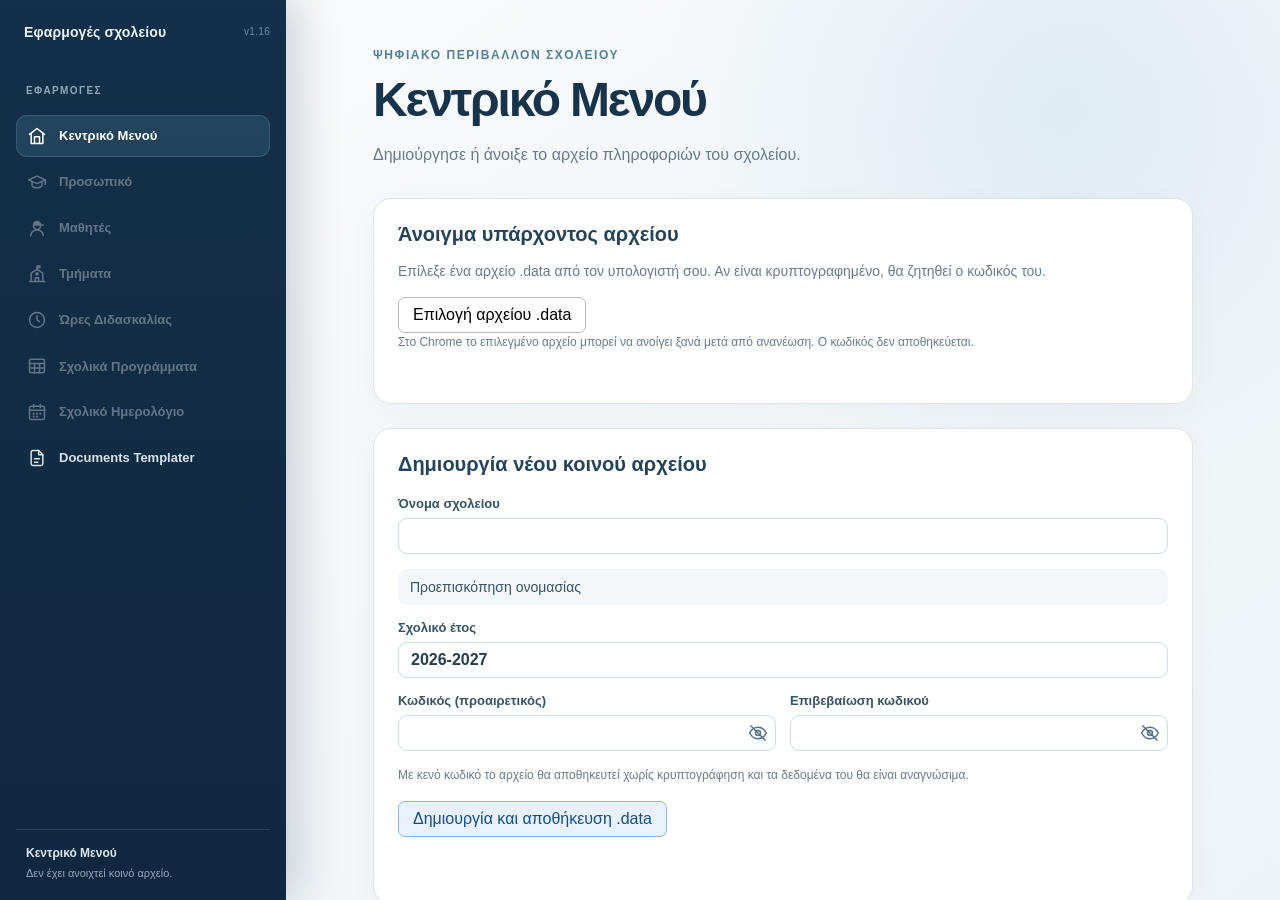
==== index.html @ 6a2ae180 "reduce spacing between left bar subapps" ====
<!doctype html>
<html lang="el">
<head>
<meta charset="utf-8">
<meta name="viewport" content="width=device-width, initial-scale=1">
<meta name="color-scheme" content="light">
<title>Εφαρμογές σχολείου</title>
<link rel="stylesheet" href="_ui.css">
<style>
:root {
  color-scheme: light;
  font-family: Inter, "Noto Sans", "Segoe UI", Arial, sans-serif;
  color: #172635;
  background: #f4f7fb;
  font-synthesis: none;
  text-rendering: optimizeLegibility;
  --navy: #122b43;
  --navy-light: #1b3a56;
  --muted: #758596;
  --accent: #3f80a5;
  --sidebar-width: 286px;
}
html, body { width: 100%; height: 100%; margin: 0; overflow: hidden; }
#app-shell { position: relative; width: 100%; height: 100%; min-height: 100dvh; overflow: hidden; background: #f4f7fb; }
#workspace, #home { position: absolute; inset: 0; }
#home {
  overflow: auto;
  display: grid;
  place-items: center;
  padding: 32px;
  background:
    radial-gradient(ellipse at 78% 12%, rgba(183, 214, 228, .35), transparent 36%),
    linear-gradient(145deg, #f8fafc, #edf3f7);
}
.home-content { width: min(820px, 100%); }
.eyebrow { margin: 0 0 12px; color: #54819a; font-size: 12px; font-weight: 800; letter-spacing: .13em; text-transform: uppercase; }
h1 { margin: 0; color: #18344d; font-size: clamp(32px, 5vw, 48px); letter-spacing: -.045em; line-height: 1.08; }
.lead { max-width: 580px; margin: 16px 0 30px; color: #687b8c; font-size: 16px; line-height: 1.65; }
.nav-app:focus-visible { outline: 3px solid #80b6d0; outline-offset: 3px; }
.home-note { margin: 25px 0 0; color: #94a1ab; font-size: 12px; }

#app-frame {
  position: absolute; inset: 0; display: none; width: 100%; height: 100%; border: 0;
  background: #fff;
}
#app-shell.has-app #app-frame { display: block; }
/* Drop target laid over an application (Designer, Σχολικά Προγράμματα) while a file is dragged: the drop must land in the Index,
   which keeps the file handles (a handle cannot be passed from a file:// iframe). */
#app-drop-overlay {
  position: absolute; inset: 0; z-index: 5; display: grid; place-items: center;
  background: rgba(39, 104, 223, .08); outline: 3px dashed #2768df; outline-offset: -10px;
}
/* Over a part of the application only (e.g. the card of the Ωρολόγιο FET in «Σχολικά Προγράμματα»). */
#app-drop-overlay.area { place-items: center; border-radius: 12px; outline-offset: -3px; background: rgba(39, 104, 223, .14); }
#app-drop-overlay.area span { font-size: 15px; padding: 8px 12px; margin: 8px; text-align: center; }
#app-drop-overlay span {
  padding: 12px 20px; border-radius: 12px; background: #fff; color: #1455c0;
  font-size: 17px; font-weight: 750; box-shadow: 0 8px 24px #25364a2e; pointer-events: none;
}
#app-shell.has-app #home { display: none; }
#app-shell:not(.has-app) #workspace { left: var(--sidebar-width); }
#sidebar {
  position: absolute; z-index: 10; inset: 0 auto 0 0; width: var(--sidebar-width);
  display: flex; flex-direction: column; padding: 22px 16px 16px;
  color: #e9f1f6; background: linear-gradient(180deg, #142f49 0%, #10283f 100%);
  box-shadow: 12px 0 40px rgba(11, 28, 45, .18);
  transform: translateX(0); transition: transform .22s ease;
}
#app-shell.sidebar-hidden #sidebar { transform: translateX(calc(-1 * var(--sidebar-width) - 12px)); }
.brand { display: flex; flex: 1; min-width: 0; align-items: center; gap: 8px; min-height: 20px; line-height: 20px; padding: 0 0 0 8px; }
.brand-name { font-size: 14px; font-weight: 750; letter-spacing: .01em; }
.sidebar-school { display: flex; align-items: baseline; gap: 12px; margin: 0; padding-left: 8px; color: #a9becd; font-size: 12px; line-height: 1.5; }
.sidebar-school-name { flex: 1; min-width: 0; overflow-wrap: anywhere; }
.sidebar-school-year { flex: 0 0 auto; margin-left: auto; white-space: nowrap; }
.sidebar-school sup { font-size: .72em; }
.sidebar-head { display: flex; align-items: center; justify-content: space-between; }
.sidebar-toggle {
  position: absolute; z-index: 11; top: 19px; left: calc(var(--sidebar-width) - 16px); display: none;
  place-items: center; width: 32px; height: 44px; padding: 0;
  border: 0; border-radius: 0 11px 11px 0; color: #dcebf4;
  background: linear-gradient(to right, transparent 50%, #142f49 50%); cursor: pointer; transition: left .22s ease, color .15s, background .15s;
}
/* #id keeps this above the general button:hover of _ui.css, whose light fill would cover the sidebar's text. */
#sidebar-toggle:hover:not(:disabled) { color: #fff; background: linear-gradient(to right, transparent 50%, #193953 50%); }
.sidebar-toggle svg { width: 20px; height: 20px; transform: translateX(6px); }
.sidebar-toggle:focus-visible { outline: 2px solid #80b6d0; outline-offset: 2px; }
.nav-label { margin: 34px 10px 11px; color: #92a9ba; font-size: 10px; font-weight: 800; letter-spacing: .14em; text-transform: uppercase; }
.nav-list { display: grid; gap: 4px; }
.nav-app {
  display: flex; width: 100%; min-height: 42px; gap: 12px; align-items: center; padding: 8px 10px;
  border: 1px solid transparent; border-radius: 11px; color: #d8e3ec; background: transparent;
  text-align: left; cursor: pointer; transition: background .15s, border-color .15s, color .15s;
}
.nav-app:not(:disabled):hover { background: rgba(255,255,255,.07); }
.nav-app:disabled { opacity: .4; cursor: not-allowed; }
.nav-app.active { color: #fff; border-color: rgba(144,196,217,.18); background: rgba(104,158,184,.19); }
/* Application icons in the sidebar: monochrome, in the colour of the text, without a background, also on the active
   button. Shapes in _ui.css (.app-mark); the icon is centred on the name, or on its two lines. */
.nav-app .app-mark { width: 20px; height: 20px; background: none; color: inherit; --app-mark-icon-size: 20px; }
.nav-name { font-size: 13px; font-weight: 650; }
/* Σχολικά Προγράμματα: the program application open from it (it has no button of its own), on a second line. */
.nav-text { min-width: 0; }
.nav-sub { display: block; margin-top: 2px; color: #b9d3df; font-size: 11px; font-weight: 500; }
.sidebar-bottom { margin-top: auto; padding: 14px 10px 3px; border-top: 1px solid rgba(220,235,245,.12); color: #93aabb; font-size: 11px; line-height: 1.5; }
.sidebar-bottom strong { display: block; margin-bottom: 3px; color: #dbe6ee; font-size: 12px; }
.sidebar-version { margin-left: auto; flex-shrink: 0; color: #6f8ba0; font-size: 10px; letter-spacing: .03em; }
#desktop-rail {
  position: absolute; z-index: 9; inset: 0 auto 0 0; display: none; width: 18px; padding: 0;
  border: 0; background: transparent; cursor: pointer;
}
#desktop-rail::before {
  position: absolute; inset: 0 auto 0 0; width: 4px; content: "";
  background: #087fc1; transition: background .15s, width .15s;
}
#desktop-rail:hover::before, #desktop-rail:focus-visible::before { background: #0069ad; }
#desktop-rail:focus-visible { outline: 0; }
#app-shell.has-app.sidebar-hidden #desktop-rail { display: block; }
#scrim { position: absolute; z-index: 8; inset: 0; display: none; background: rgba(11,27,42,.25); }
#app-shell.has-app.sidebar-open #scrim { display: block; }
/* The sidebar itself takes the focus when an application opens it (so Esc closes it); it shows no outline for that. */
#sidebar:focus, #sidebar:focus-visible { outline: none; }

@media (max-width: 1024px) {
  #app-shell.has-app .sidebar-toggle { display: grid; }
  #app-shell.sidebar-hidden .sidebar-toggle { left: 0; width: 18px; border-radius: 0 7px 7px 0; background: #142f49; }
  #app-shell.sidebar-hidden #sidebar-toggle:hover:not(:disabled) { background: #193953; }
  #app-shell.sidebar-hidden .sidebar-toggle svg { width: 16px; transform: rotate(180deg); }
  /* An application with its own menu button («☰», school-app:menu-button) opens the sidebar from its header;
     the tab is then shown only while the sidebar is open, at its edge, to close it. */
  #app-shell.has-app.app-menu-button.sidebar-hidden .sidebar-toggle { display: none; }
  #desktop-rail { display: none !important; }
}

@media (max-width: 620px) {
  :root { --sidebar-width: min(86vw, 310px); }
  #sidebar { padding-top: 16px; }
  #home { place-items: start center; padding: 78px 20px 28px; }
  .lead { margin-bottom: 23px; font-size: 15px; }
  #app-shell:not(.has-app) { display: flex; flex-direction: column; overflow-y: auto; }
  #app-shell:not(.has-app) #sidebar { position: relative; inset: auto; order: -1; width: 100%; flex: 0 0 auto; padding-bottom: 18px; box-shadow: none; }
  #app-shell:not(.has-app) #workspace { position: relative; inset: auto; flex: 1 0 auto; min-height: 260px; }
  #app-shell:not(.has-app) #home { position: relative; inset: auto; min-height: 260px; padding: 48px 24px 28px; }
  #app-shell:not(.has-app) .sidebar-bottom { margin-top: 22px; }
  #app-shell:not(.has-app) .nav-label { margin-top: 18px; }
}
@media (prefers-reduced-motion: reduce) {
  *, *::before, *::after { scroll-behavior: auto !important; transition-duration: .01ms !important; }
}

#home { place-items: start center; }
.home-content { padding-block: 16px; }
.data-panel { margin-top: 24px; padding: 24px; background: #fff; border: 1px solid #dce5eb; border-radius: 18px; box-shadow: 0 8px 30px #19314508; }
.data-panel-heading { display: flex; align-items: center; justify-content: space-between; flex-wrap: wrap; gap: 12px; }
.data-panel-heading h2 { margin: 0; }
.data-footer { display: flex; align-items: center; justify-content: center; gap: 12px; margin-top: 22px; }
.data-footer .data-action { min-width: 0; }
#edit-data-cancel { margin-left: auto; }
.data-panel h2 { margin: 0 0 10px; color: #24445b; font-size: 20px; }
.data-panel p { color: #687b8c; font-size: 14px; line-height: 1.6; }
.data-form { display: grid; gap: 15px; margin-top: 20px; }
.data-field { display: grid; gap: 7px; font-size: 13px; font-weight: 650; color: #365469; }
.data-field input, .data-field select, .data-field textarea { width: 100%; min-width: 0; padding: var(--school-ui-control-padding-y) 12px; border: 1px solid #cddbe5; border-radius: 9px; color: #243e52; background: #fff; }
.data-field textarea { padding: 11px 12px; font: inherit; }
.data-fields { display: grid; grid-template-columns: 1fr 1fr; gap: 14px; }
/* Height and text size of the buttons come from _ui.css (--school-ui-control-*). */
.data-action { width: fit-content; padding: var(--school-ui-control-padding-y) 14px; }
.data-field input:focus-visible, .data-field select:focus-visible { outline: 3px solid #80b6d0; outline-offset: 2px; }
.data-help { margin: 0; font-size: 12px !important; color: #758596; }
.data-error { color: #a73333 !important; min-height: 1.4em; margin: 8px 0 0; font-size: 13px; }
.details-group { display: contents; }
.data-details { display: grid; grid-template-columns: 120px minmax(0, 1fr); align-items:center; gap: 12px 20px; margin: 22px 0; font-size: 14px; }
.data-details dt { color: #758596; }.data-details dd { margin: 0; overflow-wrap: anywhere; }
.school-preview { margin: 0; padding: 10px 12px; border-radius: 9px; background: #f3f7fa; color: #365469; font-size: 14px; overflow-wrap: anywhere; }
.password-check { display: flex; align-items: center; gap: 8px; font-size: 14px; color: #365469; }
.data-form textarea { resize: vertical; }
@media(max-width: 780px) { .data-fields { grid-template-columns: 1fr; } .data-panel { padding: 18px; } .data-details { grid-template-columns: 1fr; gap: 6px; } .data-details dd { margin-bottom: 10px; } }

.nav-label { position:relative; display:grid; grid-template-columns:1fr auto; align-items:center; min-height:28px; margin-right:0; }
#lock-now { display:grid; place-items:center; justify-self:end; margin-right:-5px; width:28px; height:28px; padding:4px; border:0; border-radius:6px; color:#ffd59a; background:transparent; cursor:pointer; }
#lock-now:hover { background:rgba(255,213,154,.12); }
#lock-now:focus-visible { outline:2px solid currentColor; outline-offset:2px; }
#lock-now svg { width:18px; height:18px; }
#idle-countdown { position:absolute; left:calc(50% - 5px); top:-17px; transform:translate(-50%, -50%); text-transform:none; white-space:nowrap; }
#idle-countdown { color:#ffd59a; font-variant-numeric:tabular-nums; letter-spacing:0; font-size:12px; }
body.session-locked #app-shell { visibility:hidden; pointer-events:none; }
#session-lock { position:fixed; inset:0; z-index:1000; display:grid; place-items:center; background:linear-gradient(180deg, #142f49 0%, #10283f 100%); padding:24px; }
.lock-card { width:min(560px,100%); padding:24px 28px; border-radius:18px; background:white; border:1px solid #dce6ed; box-shadow:0 0 42px rgba(0,0,0,.32), 0 22px 70px rgba(0,0,0,.38); }
.lock-heading { display:flex; align-items:center; gap:16px; margin-bottom:18px; }
.lock-emblem { display:grid; place-items:center; flex:0 0 48px; height:48px; color:#18344d; background:transparent; }
.lock-emblem svg { width:46px; height:46px; }
.lock-card h2 { margin:0; color:#18344d; font-size:23px; line-height:1.3; }
.lock-caption { margin:1px 0 0; color:#758596; font-size:13px; }
.lock-description { margin:0; color:#526b7e; font-size:14px; line-height:1.7; }
.lock-security { margin:18px 0 0; padding:13px 15px; border:1px solid #dde7ee; border-radius:11px; background:#f4f7fa; color:#405c70; font-size:13px; line-height:1.7; }
.lock-security.no-password { border-color:#eed9b5; background:#fff8ec; color:#78582c; }
@media(max-width:480px) { .lock-card { padding:22px 20px; } .lock-heading { gap:12px; } .lock-card h2 { font-size:20px; } }
#session-unlock-form > button[type="submit"] { justify-self:end; }

.password-input { position:relative; display:block; min-width:0; }
.password-input input { padding-right:40px; }
.password-toggle { position:absolute; right:3px; top:50%; transform:translateY(-50%); width:30px; height:30px; display:grid; place-items:center; padding:5px; border:0; border-radius:7px; color:#527086; background:transparent; cursor:pointer; }
.password-toggle:hover:not(:disabled) { background:#edf3f7; }
.password-toggle:focus-visible { outline:3px solid #80b6d0; outline-offset:0; }
.password-toggle:disabled { opacity:.4; cursor:default; }
.password-toggle svg { width:20px; height:20px; }
.password-toggle .eye-slash { display:block; }
.password-toggle[aria-pressed="true"] .eye-slash { display:none; }

.protection-row { display:flex; align-items:center; justify-content:space-between; gap:14px; }
#change-password { margin-left:auto; flex-shrink:0; text-align:center; }
.protection-row #loaded-encryption { min-width:0; }
.password-fields-row .data-fields { align-items:end; }
.password-fields-row { grid-column:1 / -1; margin:0; padding:14px 0 4px; }
.password-fields-row .data-fields { margin-top:12px; }

.school-edit-table { border:1px solid #d8dee8; border-radius:10px; overflow:hidden; }
.school-edit-row { display:grid; grid-template-columns:160px minmax(0,1fr); border-bottom:1px solid #e3e8ef; }
.school-edit-row:last-child { border-bottom:0; }
.school-edit-row > label,.school-edit-row > .school-edit-label { display:flex; align-items:flex-start; padding:14px 16px; background:#f0f3f7; color:#405367; font-size:14px; font-weight:650; }
.school-edit-value { display:grid; gap:10px; padding:14px 16px; min-width:0; }
.school-edit-value > input,.school-edit-value > select { width:100%; min-width:0; padding:var(--school-ui-control-padding-y) 12px; border:1px solid #cddbe5; border-radius:9px; color:#243e52; background:#fff; }
.school-edit-value > input:focus-visible,.school-edit-value > select:focus-visible { outline:3px solid #80b6d0; outline-offset:2px; }
@media(min-width:781px) {
 #edit-password-fields .data-fields { grid-template-columns:1fr; }
 #edit-password-fields .data-field { grid-template-columns:160px minmax(0,1fr); align-items:center; gap:16px; }
}
@media(max-width:780px) {
 .school-edit-row { grid-template-columns:1fr; }
 .school-edit-row > label,.school-edit-row > .school-edit-label { padding:12px 14px 0; background:#fff; }
 .school-edit-value { padding:10px 14px 14px; }
}

.school-info-table { margin-top:22px; }
.school-info-table .school-edit-row { border-bottom:1px solid #e3e8ef; }
.school-info-table .school-edit-value { overflow-wrap:anywhere; }
.school-info-table .password-fields-row { padding:14px 16px; border-bottom:1px solid #e3e8ef; }
#edit-password-fields .data-field { align-items:start; }
@media(min-width:781px) { #edit-password-fields .data-field { padding-top:4px; } }

/* Keep rich inline school names together; grid would split text around <sup>. */
.school-info-table .school-display-value { display:block; line-height:1.6; }
.data-panel-heading h2 { margin:0; }
.school-info-table { display:grid; gap:1px; background:#e3e8ef; }
#school-summary,#school-edit-fields { display:contents; }
.school-info-table .school-edit-row { border:0; background:#fff; }
.school-info-table .school-edit-value { line-height:1.6; }
.school-info-table .protection-row { align-items:flex-start; }
.school-info-table #loaded-encryption { line-height:1.6; }
.school-info-table .password-fields-row { border:0; background:#fff; }
#edit-error:empty,#edit-status:empty { display:none; }

@media(min-width:781px) {
 .school-info-table .school-edit-row { --first-line-height:25.6px; }
 .school-info-table .school-edit-value { font-size:16px; line-height:25.6px; }
 .school-info-table #loaded-encryption { line-height:25.6px; }
 .school-info-table .school-edit-row:has(.school-edit-value > input),
 .school-info-table .school-edit-row:has(.school-edit-value > select) { --first-line-height:var(--school-ui-control-height); }
 .school-info-table .school-edit-value > input,
 .school-info-table .school-edit-value > select { font-size:var(--school-ui-control-font-size); height:var(--school-ui-control-height); }
 .school-info-table .school-edit-row > label,
 .school-info-table .school-edit-row > .school-edit-label {
   display:block; line-height:22.4px;
   padding-top:calc(14px + (var(--first-line-height) - 22.4px) / 2);
 }
 #edit-password-fields .data-field { align-items:center; }
}

.school-info-table.is-editing #school-protection-row > .school-edit-label { display:flex; align-items:center; padding-top:14px; padding-bottom:14px; }
.school-info-table.is-editing #school-protection-row .protection-row { align-items:center; }
@media(max-width:780px) {
 .school-info-table.is-editing #school-protection-row > .school-edit-label { padding-bottom:0; }
}

</style>
</head>
<body>
<div id="app-shell" class="sidebar-open">
  <main id="workspace" aria-label="Χώρος εφαρμογής">
    <section id="home" aria-labelledby="home-title">
      <div class="home-content">
        <p class="eyebrow">Ψηφιακό περιβάλλον σχολείου</p>
        <h1 id="home-title">Κεντρικό Μενού</h1>
        <p class="lead">Δημιούργησε ή άνοιξε το αρχείο πληροφοριών του σχολείου.</p>
<section id="unlock-panel" class="data-panel" aria-labelledby="unlock-title" hidden>
  <h2 id="unlock-title">Άνοιγμα κοινού αρχείου</h2>
  <p>Πληκτρολόγησε τον κωδικό για να ανοίξεις το αρχείο πληροφοριών.</p>
  <p id="unlock-filename" style="overflow-wrap:anywhere;font-weight:650"></p>
  <form id="unlock-form" class="data-form">
    <label class="data-field" for="unlock-password">Κωδικός<span class="password-input"><input id="unlock-password" type="password" autocomplete="current-password" required><button class="password-toggle" type="button" aria-label="Εμφάνιση κωδικού" aria-pressed="false" title="Εμφάνιση κωδικού" aria-controls="unlock-password"><svg viewBox="0 0 24 24" fill="none" stroke="currentColor" stroke-width="1.8" aria-hidden="true"><path d="M2 12s3.5-7 10-7 10 7 10 7-3.5 7-10 7S2 12 2 12Z"/><circle cx="12" cy="12" r="3"/><path class="eye-slash" d="m3 3 18 18"/></svg></button></span></label>
    <p id="unlock-error" class="data-error" role="alert"></p>
    <div class="dialog-actions"><button id="unlock-submit" class="data-action primary" type="submit">Άνοιγμα</button><button id="unlock-cancel" class="data-action" type="button">Ακύρωση</button></div>
  </form>
</section>
        <div id="data-start">
          <section class="data-panel" aria-labelledby="load-title">
            <h2 id="load-title">Άνοιγμα υπάρχοντος αρχείου</h2>
            <p>Επίλεξε ένα αρχείο .data από τον υπολογιστή σου. Αν είναι κρυπτογραφημένο, θα ζητηθεί ο κωδικός του.</p>
            <button id="open-data" class="data-action" type="button">Επιλογή αρχείου .data</button>
            <button id="restore-access" class="data-action" type="button" hidden>Νέα άδεια για το προηγούμενο αρχείο</button>
            <p id="remember-note" class="data-help">Στο Chrome το επιλεγμένο αρχείο μπορεί να ανοίγει ξανά μετά από ανανέωση. Ο κωδικός δεν αποθηκεύεται.</p>
            <input id="data-file" type="file" accept=".data,application/json" hidden>
            <p id="load-error" class="data-error" role="alert"></p>
          </section>
          <section class="data-panel" aria-labelledby="create-title">
            <h2 id="create-title">Δημιουργία νέου κοινού αρχείου</h2>
            <form id="create-data" class="data-form">
              <label class="data-field" for="school-name">Όνομα σχολείου<input id="school-name" name="school-name" type="text" required></label>
              <div id="school-name-preview" class="school-preview" aria-label="Προεπισκόπηση ονομασίας">Προεπισκόπηση ονομασίας</div>
              <label class="data-field" for="school-year">Σχολικό έτος<select id="school-year" name="school-year" required></select></label>
              <div class="data-fields">
                <label class="data-field" for="data-password">Κωδικός (προαιρετικός)<span class="password-input"><input id="data-password" type="password" autocomplete="new-password"><button class="password-toggle" type="button" aria-label="Εμφάνιση κωδικού" aria-pressed="false" title="Εμφάνιση κωδικού" aria-controls="data-password"><svg viewBox="0 0 24 24" fill="none" stroke="currentColor" stroke-width="1.8" aria-hidden="true"><path d="M2 12s3.5-7 10-7 10 7 10 7-3.5 7-10 7S2 12 2 12Z"/><circle cx="12" cy="12" r="3"/><path class="eye-slash" d="m3 3 18 18"/></svg></button></span></label>
                <label class="data-field" for="data-password-confirm">Επιβεβαίωση κωδικού<span class="password-input"><input id="data-password-confirm" type="password" autocomplete="new-password"><button class="password-toggle" type="button" aria-label="Εμφάνιση κωδικού" aria-pressed="false" title="Εμφάνιση κωδικού" aria-controls="data-password-confirm"><svg viewBox="0 0 24 24" fill="none" stroke="currentColor" stroke-width="1.8" aria-hidden="true"><path d="M2 12s3.5-7 10-7 10 7 10 7-3.5 7-10 7S2 12 2 12Z"/><circle cx="12" cy="12" r="3"/><path class="eye-slash" d="m3 3 18 18"/></svg></button></span></label>
              </div>
              <p id="encryption-note" class="data-help">Με κενό κωδικό το αρχείο θα αποθηκευτεί χωρίς κρυπτογράφηση και τα δεδομένα του θα είναι αναγνώσιμα.</p>
              <button id="create-data-button" class="data-action primary" type="submit">Δημιουργία και αποθήκευση .data</button>
              <p id="create-error" class="data-error" role="alert"></p>
            </form>
          </section>
        </div>
        <section id="data-loaded" class="data-panel" aria-labelledby="loaded-title" hidden>
          <div class="data-panel-heading"><h2 id="loaded-title">Πληροφορίες σχολείου</h2><button id="edit-data-open" class="data-action" type="button">Επεξεργασία</button></div>
          <div class="school-edit-table school-info-table">
            <div class="school-edit-row"><span class="school-edit-label">Αρχείο</span><div id="loaded-filename" class="school-edit-value school-display-value"></div></div>
            <div id="school-protection-row" class="school-edit-row"><span class="school-edit-label">Προστασία</span><div class="school-edit-value"><div class="protection-row"><span id="loaded-encryption"></span><button id="change-password" class="data-action ui-toggle" type="button" hidden aria-pressed="false" aria-expanded="false" aria-controls="edit-password-fields">Αλλαγή κωδικού</button></div></div></div>
            <div id="edit-password-fields" class="password-fields-row" hidden>
              <p id="keep-password-note" class="data-help">Ο υπάρχων κωδικός διατηρείται αν δεν επιλέξεις αλλαγή.</p>
              <div class="data-fields">
                <label class="data-field" for="edit-password">Νέος κωδικός (προαιρετικός)<span class="password-input"><input id="edit-password" form="edit-data" type="password" autocomplete="new-password" disabled><button class="password-toggle" type="button" aria-label="Εμφάνιση κωδικού" aria-pressed="false" title="Εμφάνιση κωδικού" aria-controls="edit-password"><svg viewBox="0 0 24 24" fill="none" stroke="currentColor" stroke-width="1.8" aria-hidden="true"><path d="M2 12s3.5-7 10-7 10 7 10 7-3.5 7-10 7S2 12 2 12Z"/><circle cx="12" cy="12" r="3"/><path class="eye-slash" d="m3 3 18 18"/></svg></button></span></label>
                <label class="data-field" for="edit-password-confirm">Επιβεβαίωση νέου κωδικού<span class="password-input"><input id="edit-password-confirm" form="edit-data" type="password" autocomplete="new-password" disabled><button class="password-toggle" type="button" aria-label="Εμφάνιση κωδικού" aria-pressed="false" title="Εμφάνιση κωδικού" aria-controls="edit-password-confirm"><svg viewBox="0 0 24 24" fill="none" stroke="currentColor" stroke-width="1.8" aria-hidden="true"><path d="M2 12s3.5-7 10-7 10 7 10 7-3.5 7-10 7S2 12 2 12Z"/><circle cx="12" cy="12" r="3"/><path class="eye-slash" d="m3 3 18 18"/></svg></button></span></label>
              </div>
              <p id="edit-encryption-note" class="data-help">Με κενό νέο κωδικό το αρχείο θα αποθηκευτεί χωρίς κρυπτογράφηση.</p>
            </div>
            <div id="school-summary">
              <div class="school-edit-row"><span class="school-edit-label">Σχολείο</span><div id="loaded-school" class="school-edit-value school-display-value"></div></div>
              <div class="school-edit-row"><span class="school-edit-label">Σχολικό έτος</span><div id="loaded-year" class="school-edit-value school-display-value"></div></div>
            </div>
            <div id="school-edit-fields" hidden>
              <div class="school-edit-row">
                <label for="edit-school-name">Όνομα σχολείου</label>
                <div class="school-edit-value">
                  <input id="edit-school-name" form="edit-data" type="text" required>
                  <div id="edit-school-preview" class="school-preview" aria-label="Προεπισκόπηση ονομασίας"></div>
                </div>
              </div>
              <div class="school-edit-row">
                <label for="edit-school-year">Σχολικό έτος</label>
                <div class="school-edit-value"><select id="edit-school-year" form="edit-data" required></select></div>
              </div>

            </div>
          </div>
          <form id="edit-data" class="data-form" hidden>
            <p class="data-help">Οι αλλαγές αποθηκεύονται στο ανοιχτό αρχείο .data. Αν χρειάζεται άδεια εγγραφής, θα ζητηθεί από το Chrome.</p>
          </form>
          <p id="edit-error" class="data-error" role="alert"></p>
          <p id="edit-status" class="data-help" role="status"></p>
          <div class="data-footer"><button id="close-data" class="data-action" type="button">Κλείσιμο αρχείου πληροφοριών</button><button id="save-data-button" class="data-action primary" type="submit" form="edit-data" hidden>Αποθήκευση αλλαγών</button><button id="edit-data-cancel" class="data-action" type="button" hidden>Ακύρωση</button></div>
        </section>
        <p class="home-note">Το Κεντρικό Μενού και το Documents Templater λειτουργούν και χωρίς κοινό αρχείο.</p>
      </div>
    </section>
    <iframe id="app-frame" title="Ενεργή εφαρμογή" allow="clipboard-read; clipboard-write; fullscreen"></iframe>
    <div id="app-drop-overlay" hidden><span>Αφήστε το CSV του Ολοημέρου για εισαγωγή</span></div>
  </main>

  <button id="desktop-rail" type="button" aria-label="Άνοιγμα μενού εφαρμογών" title="Εφαρμογές"></button>
  <div id="scrim" aria-hidden="true"></div>

  <aside id="sidebar" tabindex="-1" aria-label="Πλοήγηση εφαρμογών">
    <div class="sidebar-head">
      <div class="brand">
        <span class="brand-name">Εφαρμογές σχολείου</span>
        <span class="sidebar-version" aria-label="Έκδοση 1.16">v1.16</span>
      </div>
    </div>
    <div id="sidebar-school" class="sidebar-school" hidden><span id="nav-school-name" class="sidebar-school-name"></span><span id="nav-school-year" class="sidebar-school-year"></span></div>
    <div class="nav-label"><span>Εφαρμογές</span><button id="lock-now" type="button" hidden title="Άμεσο κλείδωμα" aria-label="Άμεσο κλείδωμα"><svg viewBox="0 0 24 24" fill="currentColor" aria-hidden="true"><path d="M7 10V7a5 5 0 0 1 10 0v3h1a2 2 0 0 1 2 2v8a2 2 0 0 1-2 2H6a2 2 0 0 1-2-2v-8a2 2 0 0 1 2-2h1Zm2 0h6V7a3 3 0 0 0-6 0v3Z"/></svg></button><span id="idle-countdown" hidden title="Χρόνος μέχρι το αυτόματο κλείδωμα"></span></div>
    <nav class="nav-list" aria-label="Επιλογή εφαρμογής">
      <button id="home-nav" class="nav-app active" type="button" aria-current="page"><span class="app-mark" data-app-icon="home" aria-hidden="true"></span><span class="nav-name">Κεντρικό Μενού</span></button>
      <button id="staff-nav" class="nav-app" type="button" disabled aria-disabled="true" data-app="school_staff.html" data-title="Προσωπικό"><span class="app-mark" data-app-icon="staff" aria-hidden="true"></span><span class="nav-name">Προσωπικό</span></button>
      <button id="students-nav" class="nav-app" type="button" disabled aria-disabled="true" data-app="school_students.html" data-title="Μαθητές"><span class="app-mark" data-app-icon="students" aria-hidden="true"></span><span class="nav-name">Μαθητές</span></button>
      <button id="classes-nav" class="nav-app" type="button" disabled aria-disabled="true" data-app="school_classes.html" data-title="Τμήματα"><span class="app-mark" data-app-icon="classes" aria-hidden="true"></span><span class="nav-name">Τμήματα</span></button>
      <button id="hours-nav" class="nav-app" type="button" disabled aria-disabled="true" data-app="teaching_hours.html" data-title="Ώρες Διδασκαλίας"><span class="app-mark" data-app-icon="hours" aria-hidden="true"></span><span class="nav-name">Ώρες Διδασκαλίας</span></button>
      <button id="programs-nav" class="nav-app" type="button" disabled aria-disabled="true" data-app="timetables.html" data-title="Σχολικά Προγράμματα"><span class="app-mark" data-app-icon="timetables" aria-hidden="true"></span><span class="nav-text"><span class="nav-name">Σχολικά Προγράμματα</span><span id="programs-nav-sub" class="nav-sub" hidden></span></span></button>
      <button class="nav-app" type="button" disabled aria-disabled="true" data-app="school_calendar.html" data-title="Σχολικό Ημερολόγιο"><span class="app-mark" data-app-icon="calendar" aria-hidden="true"></span><span class="nav-name">Σχολικό Ημερολόγιο</span></button>
      <button id="docs-nav" class="nav-app" type="button" data-app="documents_templater.html" data-title="Documents Templater"><span class="app-mark" data-app-icon="docs" aria-hidden="true"></span><span class="nav-name">Documents Templater</span></button>
    </nav>
    <div class="sidebar-bottom"><strong id="active-app-label">Κεντρικό Μενού</strong><span id="common-file-status">Δεν έχει ανοιχτεί κοινό αρχείο.</span></div>
  </aside>
  <button id="sidebar-toggle" class="sidebar-toggle" type="button" aria-controls="sidebar" aria-expanded="false" aria-label="Άνοιγμα μενού εφαρμογών" title="Άνοιγμα μενού">
    <svg viewBox="0 0 24 24" fill="none" stroke="currentColor" stroke-width="2.2" stroke-linecap="round" stroke-linejoin="round" aria-hidden="true"><path d="m14.5 5-7 7 7 7"/></svg>
  </button>
</div>
<dialog id="file-access-dialog" aria-labelledby="file-access-title">
  <h2 id="file-access-title">Πρόσβαση στο κοινό αρχείο</h2>
  <p>Για να διαβαστεί ξανά το παρακάτω αρχείο, χρειάζεται άδεια πρόσβασης στο Chrome.</p>
  <p id="file-access-name" style="overflow-wrap:anywhere;font-weight:650"></p>
  <p class="data-help">Πάτησε «Να επιτραπεί η πρόσβαση» και επιβεβαίωσε στο παράθυρο του Chrome. Ο κωδικός του αρχείου θα ζητηθεί χωριστά, αν χρειάζεται.</p>
  <p id="file-access-error" class="data-error" role="alert"></p>
  <div class="dialog-actions"><button id="file-access-allow" class="data-action confirm-accept" type="button">Να επιτραπεί η πρόσβαση</button><button id="file-access-cancel" class="data-action" type="button">Ακύρωση</button></div>
</dialog>

<section id="session-lock" hidden aria-labelledby="session-lock-title">
  <div class="lock-card">
  <div class="lock-heading"><span class="lock-emblem" aria-hidden="true"><svg viewBox="0 0 24 24" fill="currentColor"><path d="M7 10V7a5 5 0 0 1 10 0v3h1a2 2 0 0 1 2 2v8a2 2 0 0 1-2 2H6a2 2 0 0 1-2-2v-8a2 2 0 0 1 2-2h1Zm2 0h6V7a3 3 0 0 0-6 0v3Z"/></svg></span><div><h2 id="session-lock-title">Το περιβάλλον κλειδώθηκε</h2><p class="lock-caption">Εφαρμογές σχολείου</p></div></div>
  <p class="lock-description">Οι εφαρμογές παραμένουν ανοιχτές και οι αλλαγές σου διατηρούνται. Ξεκλείδωσε το περιβάλλον για να συνεχίσεις από εκεί που σταμάτησες.</p>
  <p id="session-lock-security" class="lock-security"></p>
  <form id="session-unlock-form" class="data-form">
    <label id="session-password-label" class="data-field">Κωδικός αρχείου<span class="password-input"><input id="session-password" type="password" autocomplete="current-password"><button class="password-toggle" type="button" aria-label="Εμφάνιση κωδικού" aria-pressed="false" title="Εμφάνιση κωδικού" aria-controls="session-password"><svg viewBox="0 0 24 24" fill="none" stroke="currentColor" stroke-width="1.8" aria-hidden="true"><path d="M2 12s3.5-7 10-7 10 7 10 7-3.5 7-10 7S2 12 2 12Z"/><circle cx="12" cy="12" r="3"/><path class="eye-slash" d="m3 3 18 18"/></svg></button></span></label>
    <p id="session-lock-error" class="data-error" role="alert"></p>
    <button class="data-action primary" type="submit">Ξεκλείδωμα</button>
  </form></div>
</section>
<script src="_ui.js"></script>
<script src="_data.js"></script>
<script src="_data_timetable.js"></script>
<script src="_data_oloimero.js"></script>
<script src="_data_documents.js"></script>
<script src="_host_timetables.js"></script>
<script src="_host_calendar.js"></script>
<script src="_host_classes.js"></script>
<script src="_host_students.js"></script>
<script src="_host_tags.js"></script>
<script id="shared-data-codec">
globalThis.SchoolDataCodec = (() => {
  const iterations = 310000, encoder = new TextEncoder(), decoder = new TextDecoder();
  const b64 = bytes => { let text = ''; for (const b of new Uint8Array(bytes)) text += String.fromCharCode(b); return btoa(text); };
  const unb64 = text => Uint8Array.from(atob(text), c => c.charCodeAt(0));
  function validate(data) {
    if (!data || data.format !== 'school-shared-data' || data.formatVersion !== 1 ||
      !data.school || typeof data.school.name !== 'string' || !data.school.name.trim() ||
      typeof data.school.year !== 'string' || !/^\d{4}-\d{4}$/.test(data.school.year)) throw Error('Τα κοινά δεδομένα του αρχείου δεν είναι έγκυρα.');
    return data;
  }
  function inspect(box) {
    if (!box || box.app !== 'SchoolSharedData' || box.formatVersion !== 1) throw Error('Το αρχείο δεν είναι αναγνωρισμένο κοινό αρχείο .data.');
    if (box.encryption === 'none') { validate(box.payload); return false; }
    if (box.encryption !== 'AES-256-GCM' || box.kdf !== 'PBKDF2-SHA-256' ||
      !Number.isInteger(box.iterations) || box.iterations < 100000 || box.iterations > 2000000 ||
      typeof box.ciphertext !== 'string' || unb64(box.salt).length !== 16 || unb64(box.iv).length !== 12)
      throw Error('Η μορφή κρυπτογράφησης του αρχείου δεν υποστηρίζεται.');
    return true;
  }
  async function derive(password, salt, rounds) {
    if (!globalThis.crypto?.subtle) throw Error('Η κρυπτογράφηση χρειάζεται ασφαλές περιβάλλον browser (HTTPS ή τοπικό αρχείο).');
    const material = await crypto.subtle.importKey('raw', encoder.encode(password), 'PBKDF2', false, ['deriveKey']);
    return crypto.subtle.deriveKey({name:'PBKDF2', salt, iterations:rounds, hash:'SHA-256'}, material, {name:'AES-GCM', length:256}, false, ['encrypt','decrypt']);
  }
  async function encode(data, password) {
    validate(data);
    if (password === '') return {app:'SchoolSharedData', formatVersion:1, encryption:'none', payload:data};
    const salt = crypto.getRandomValues(new Uint8Array(16)), iv = crypto.getRandomValues(new Uint8Array(12));
    const key = await derive(password, salt, iterations);
    const ciphertext = await crypto.subtle.encrypt({name:'AES-GCM', iv}, key, encoder.encode(JSON.stringify(data)));
    return {app:'SchoolSharedData', formatVersion:1, encryption:'AES-256-GCM', kdf:'PBKDF2-SHA-256', iterations, salt:b64(salt), iv:b64(iv), ciphertext:b64(ciphertext)};
  }
  async function decode(box, password) {
    if (!inspect(box)) return validate(box.payload);
    const key = await derive(password, unb64(box.salt), box.iterations);
    let raw;
    try { raw = await crypto.subtle.decrypt({name:'AES-GCM', iv:unb64(box.iv)}, key, unb64(box.ciphertext)); }
    catch { throw Error('Ο κωδικός δεν είναι σωστός ή το αρχείο έχει αλλοιωθεί.'); }
    return validate(JSON.parse(decoder.decode(raw)));
  }
  return Object.freeze({encode, decode, inspect, validate});
})();
</script>
<script>
(() => {
  const shell = document.getElementById('app-shell');
  const sidebar = document.getElementById('sidebar');
  const sidebarToggle = document.getElementById('sidebar-toggle');
  const frame = document.getElementById('app-frame');
  const label = document.getElementById('active-app-label');
  const buttons = [...document.querySelectorAll('[data-app]')];
  // The program applications that open only from «Σχολικά Προγράμματα» (school-timetables:open), without a button in
  // the sidebar: while one of them is open, «Σχολικά Προγράμματα» is the active button, with its name below.
  const PROGRAM_SUBAPPS = Object.freeze({'oloimero_designer.html': 'Ολοήμερο Designer', 'individual_programs.html': 'Ατομικά Προγράμματα', 'fet_timetable_editor.html': 'Πλήρες Σχολικό Πρόγραμμα'});
  const PROGRAMS_FILE = 'timetables.html';
  let sidebarHideTimer = 0;
  let sidebarMouseTracking = false;
  let sidebarOpenedForIdleWarning = false;
  let currentAppFile = '';
  let staffDirty = false;
  let staffSaving = false;
  let schoolRevision = 0;
  let sharedData = null;
  let sessionPassword = '';
  let sharedFilename = '';
  let editingData = false;
  let rememberedHandle = null;
  let fileLoadGeneration = 0;
  // The last selection of the program applications (lastViewByYear in .data), the zoom of their boards
  // (timetableSettings) and the zoom of the Σχολικό Ημερολόγιο (calendarSettings) are not a change of data: they are kept in sharedData and written with the
  // next save, or when the application is left (writeViews).
  let viewsChanged = 0, viewsWritten = 0, viewWrite = Promise.resolve(), dataWrites = 0;
  // Programs (timetablesByYear): validation and the school-timetables:* protocol live in _host_timetables.js.
  const Timetables = window.SchoolHostTimetables || null;
  const missingTimetables = 'Λείπει το αρχείο _data.js ή _host_timetables.js από τον φάκελο των εφαρμογών. Βεβαιώσου ότι το index.html και τα κοινά αρχεία είναι η τελευταία έκδοση.';
  // Σχολικό Ημερολόγιο (calendarByYear): validation and the school-calendar:* protocol live in _host_calendar.js.
  const Calendar = window.SchoolHostCalendar || null;
  const missingCalendar = 'Λείπει το αρχείο _data.js ή _host_calendar.js από τον φάκελο των εφαρμογών. Βεβαιώσου ότι το index.html και τα κοινά αρχεία είναι η τελευταία έκδοση.';
  // Τμήματα (classesByYear): validation and the school-classes:* protocol live in _host_classes.js.
  const Classes = window.SchoolHostClasses || null;
  const missingClasses = 'Λείπει το αρχείο _data.js ή _host_classes.js από τον φάκελο των εφαρμογών. Βεβαιώσου ότι το index.html και τα κοινά αρχεία είναι η τελευταία έκδοση.';
  // Μαθητές (studentsByYear): validation and the school-students:* protocol live in _host_students.js.
  const Students = window.SchoolHostStudents || null;
  const missingStudents = 'Λείπει το αρχείο _data.js, _host_classes.js ή _host_students.js από τον φάκελο των εφαρμογών. Βεβαιώσου ότι το index.html και τα κοινά αρχεία είναι η τελευταία έκδοση.';
  // Ετικέτες (tagsByYear): validation, usage and the clean-up of references live in _host_tags.js (no protocol of
  // its own: used by the Σχολικό Ημερολόγιο, the Τμήματα and the saves of Προσωπικό and Μαθητές).
  const Tags = window.SchoolHostTags || null;
  const missingTags = 'Λείπει το αρχείο _data.js ή _host_tags.js από τον φάκελο των εφαρμογών. Βεβαιώσου ότι το index.html και τα κοινά αρχεία είναι η τελευταία έκδοση.';
  // References of removed staff or students (id) used as tags leave the data of the year in the same save.
  function removeTagRefs(candidate, year, type, ids) {
    if (!ids.length) return;
    if (Tags) Tags.removeRefs(candidate, year, type, ids);
    else if (candidate.calendarByYear) throw Error(missingTags);
  }

  const $ = id => document.getElementById(id);
  const passwordToggles = [...document.querySelectorAll('.password-toggle')];
  function setPasswordVisible(button, visible) {
    const input = $(button.getAttribute('aria-controls'));
    input.type = visible ? 'text' : 'password';
    button.setAttribute('aria-pressed', String(visible));
    button.title = visible ? 'Απόκρυψη κωδικού' : 'Εμφάνιση κωδικού';
    button.setAttribute('aria-label', button.title);
  }
  function hidePasswords() { passwordToggles.forEach(button => setPasswordVisible(button, false)); }
  passwordToggles.forEach(button => {
    const input = $(button.getAttribute('aria-controls'));
    button.disabled = input.disabled;
    new MutationObserver(() => { button.disabled = input.disabled; if (input.disabled) setPasswordVisible(button, false); })
      .observe(input, {attributes:true, attributeFilter:['disabled']});
    button.addEventListener('click', event => {
      event.preventDefault();
      if (!input.disabled) setPasswordVisible(button, input.type === 'password');
    });
  });
  const idleLimit = 4 * 60 * 1000;
  let lastActivity = Date.now(), sessionLocked = false, idleWarningShown = false;
  const activityEvents = ['pointermove', 'pointerdown', 'keydown', 'input', 'wheel', 'touchstart'];
  function tickIdle() {
    $('lock-now').hidden = !sharedData || sessionLocked;
    if (!sharedData || sessionLocked) { $('idle-countdown').hidden = true; idleWarningShown = false; sidebarOpenedForIdleWarning = false; return; }
    const remaining = idleLimit - (Date.now() - lastActivity);
    if (remaining <= 0) { lockSession(); return; }
    const seconds = Math.ceil(remaining / 1000);
    const warning = remaining <= 180000;
    if (warning && !idleWarningShown) {
      const wasHidden = shell.classList.contains('sidebar-hidden');
      clearSidebarHideTimer();
      setSidebar(true);
      sidebarOpenedForIdleWarning = wasHidden;
    }
    if (!warning && idleWarningShown && sidebarOpenedForIdleWarning) {
      sidebarOpenedForIdleWarning = false;
      if (!sidebar.matches(':hover') && !sidebarToggle.matches(':hover')) {
        clearSidebarHideTimer();
        setSidebar(false);
      }
    }
    idleWarningShown = warning;
    $('idle-countdown').hidden = !warning;
    $('idle-countdown').textContent = `Κλείδωμα σε ${String(Math.floor(seconds / 60)).padStart(2, '0')}:${String(seconds % 60).padStart(2, '0')}`;
  }
  function recordActivity(event) {
    if (event && !event.isTrusted) return;
    if (!sharedData || sessionLocked) return;
    // Check the deadline before accepting activity after a suspended tab resumes.
    if (Date.now() - lastActivity >= idleLimit) { lockSession(); return; }
    lastActivity = Date.now(); tickIdle();
  }
  function lockSession() {
    if (sessionLocked || !sharedData) return;
    sessionLocked = true; hidePasswords();
    void writeViews();
    for (const dialog of document.querySelectorAll('dialog[open]')) dialog.close();
    document.body.classList.add('session-locked');
    shell.inert = true;
    $('idle-countdown').hidden = true;
    $('session-password').value = '';
    $('session-lock-error').textContent = '';
    $('session-lock-security').textContent = sessionPassword
      ? 'Το κοινό αρχείο προστατεύεται με κωδικό και τα δεδομένα του αποθηκεύονται κρυπτογραφημένα. Για ξεκλείδωμα, πληκτρολόγησε τον κωδικό του αρχείου.'
      : 'Δεν έχει οριστεί κωδικός για το κοινό αρχείο. Τα δεδομένα του αποθηκεύονται χωρίς κρυπτογράφηση και οποιοσδήποτε μπορεί να ξεκλειδώσει το περιβάλλον. Μπορείς να ορίσεις κωδικό από την «Επεξεργασία πληροφοριών» στο Κεντρικό Μενού.';
    $('session-lock-security').classList.toggle('no-password', sessionPassword === '');
    $('session-password-label').hidden = sessionPassword === '';
    $('session-password').required = sessionPassword !== '';
    $('session-lock').hidden = false;
    (sessionPassword ? $('session-password') : $('session-unlock-form').querySelector('button')).focus();
  }
  $('lock-now').addEventListener('click', lockSession);
  $('session-unlock-form').addEventListener('submit', event => {
    event.preventDefault();
    if (!sessionLocked) return;
    if ($('session-password').value !== sessionPassword) {
      $('session-lock-error').textContent = 'Ο κωδικός δεν είναι σωστός.';
      $('session-password').value = ''; $('session-password').focus(); return;
    }
    $('session-password').value = '';
    sessionLocked = false; lastActivity = Date.now();
    $('session-lock').hidden = true; shell.inert = false;
    document.body.classList.remove('session-locked'); tickIdle();
  });
  activityEvents.forEach(type => document.addEventListener(type, recordActivity, {capture:true, passive:true}));
  window.addEventListener('focus', tickIdle);
  document.addEventListener('visibilitychange', tickIdle);
  window.setInterval(tickIdle, 250);
  frame.addEventListener('load', () => {
    try {
      const doc = frame.contentDocument;
      activityEvents.forEach(type => doc.addEventListener(type, recordActivity, {capture:true, passive:true}));
    } catch { /* Local opaque iframes report activity through postMessage. */ }
  });
  window.addEventListener('message', event => {
    if (event.source !== frame.contentWindow || (!staffLocalFile && event.origin !== location.origin)) return;
    if (event.data?.type === 'school-app:activity') recordActivity();
    // The active application has its own menu button («☰»): the tab is shown only while the sidebar is open.
    if (event.data?.type === 'school-app:menu-button' && currentAppFile) shell.classList.add('app-menu-button');
  });
  function fileReferenceStore(operation, value) {
    return new Promise((resolve, reject) => {
      if (!globalThis.indexedDB) { reject(Error('Η απομνημόνευση αρχείου δεν είναι διαθέσιμη.')); return; }
      const request = indexedDB.open('school-apps-local-files', 1);
      request.onupgradeneeded = () => { if (!request.result.objectStoreNames.contains('references')) request.result.createObjectStore('references'); };
      request.onerror = () => reject(request.error);
      request.onsuccess = () => {
        const db = request.result;
        const tx = db.transaction('references', operation === 'get' ? 'readonly' : 'readwrite');
        const store = tx.objectStore('references');
        let item;
        try { item = operation === 'get' ? store.get('shared-data') : operation === 'put' ? store.put(value, 'shared-data') : store.delete('shared-data'); }
        catch (error) { db.close(); reject(error); return; }
        tx.oncomplete = () => { const result = item.result; db.close(); resolve(result); };
        tx.onabort = tx.onerror = () => { db.close(); reject(tx.error || Error('Δεν αποθηκεύτηκε η αναφορά αρχείου.')); };
      };
    });
  }
  async function rememberFile(handle) {
    rememberedHandle = handle; $('restore-access').hidden = true;
    if (!handle) { try { await fileReferenceStore('delete'); } catch {} return; }
    try {
      await fileReferenceStore('put', handle);
      $('remember-note').textContent = 'Το Chrome θυμάται το αρχείο «' + handle.name + '» για την επόμενη ανανέωση. Ο κωδικός δεν αποθηκεύεται.';
    } catch {
      $('remember-note').textContent = 'Το αρχείο άνοιξε, αλλά ο browser δεν μπόρεσε να το απομνημονεύσει για την επόμενη ανανέωση.';
    }
  }
  async function restoreRememberedFile() {
    if (typeof window.showOpenFilePicker !== 'function') {
      $('remember-note').textContent = 'Σε αυτόν τον browser επιλέγεις ξανά το αρχείο μετά από ανανέωση.';
      return;
    }
    const generation = fileLoadGeneration;
    try {
      const handle = await fileReferenceStore('get');
      if (!handle || generation !== fileLoadGeneration) return;
      rememberedHandle = handle;
      const permission = await handle.queryPermission({mode:'read'});
      if (generation !== fileLoadGeneration) return;
      if (permission === 'granted') {
        const file = await handle.getFile();
        if (generation === fileLoadGeneration) await loadDataFile(file, handle);
      }
      else {
        $('remember-note').textContent = 'Βρέθηκε το προηγούμενο αρχείο «' + handle.name + '». Χρειάζεται άδεια για να ανοιχτεί ξανά.';
        $('restore-access').hidden = false;
        showAccessDialog(handle);
      }
    } catch {
      $('load-error').textContent = 'Το προηγούμενο αρχείο δεν μπόρεσε να ανοιχτεί. Επίλεξέ το ξανά, αν μετακινήθηκε ή άλλαξε όνομα.';
    }
  }
  function showAccessDialog(handle) {
    if (!handle) return;
    $('file-access-name').textContent = handle.name;
    $('file-access-error').textContent = '';
    if (!$('file-access-dialog').open) $('file-access-dialog').showModal();
    $('file-access-allow').focus();
  }
  $('restore-access').addEventListener('click', () => showAccessDialog(rememberedHandle));
  $('file-access-cancel').addEventListener('click', () => $('file-access-dialog').close());
  $('file-access-allow').addEventListener('click', async () => {
    const handle = rememberedHandle; if (!handle) { $('file-access-dialog').close(); return; }
    const generation = fileLoadGeneration;
    $('file-access-error').textContent = ''; $('file-access-allow').disabled = true;
    try {
      const permission = await handle.requestPermission({mode:'read'});
      if (generation !== fileLoadGeneration || rememberedHandle !== handle || !$('file-access-dialog').open) return;
      if (permission !== 'granted') { $('file-access-error').textContent = 'Δεν δόθηκε άδεια. Μπορείς να προσπαθήσεις ξανά ή να επιλέξεις το αρχείο εκ νέου.'; return; }
      const file = await handle.getFile();
      if (generation !== fileLoadGeneration || rememberedHandle !== handle || !$('file-access-dialog').open) return;
      $('file-access-dialog').close();
      await loadDataFile(file, handle);
    } catch { $('file-access-error').textContent = 'Το αρχείο δεν είναι διαθέσιμο. Επίλεξέ το ξανά από τον υπολογιστή σου.'; }
    finally { $('file-access-allow').disabled = false; }
  });
  const yearNow = new Date().getFullYear();
  for (const id of ['school-year', 'edit-school-year']) {
    for (let year = 2020; year <= Math.max(2100, yearNow + 10); year++) {
      const option = document.createElement('option');
      option.value = option.textContent = `${year}-${year + 1}`;
      option.selected = year === yearNow;
      $(id).append(option);
    }
  }
  function schoolNameMarkup(value) {
    let depth = 0, output = '';
    for (const part of String(value).split(/(<\/?sup\s*>)/gi)) {
      if (/^<sup\s*>$/i.test(part)) { output += '<sup>'; depth++; }
      else if (/^<\/sup\s*>$/i.test(part)) { if (depth) { output += '</sup>'; depth--; } }
      else output += part.replace(/&/g, '&amp;').replace(/</g, '&lt;').replace(/>/g, '&gt;').replace(/"/g, '&quot;').replace(/'/g, '&#39;');
    }
    return output + '</sup>'.repeat(depth);
  }
  function validSchoolName(value) { return String(value).replace(/<\/?sup\s*>/gi, '').trim() !== ''; }
  function previewSchoolName(input, preview) {
    $(preview).innerHTML = schoolNameMarkup($(input).value || 'Προεπισκόπηση ονομασίας');
  }
  $('school-name').addEventListener('input', () => previewSchoolName('school-name', 'school-name-preview'));
  $('edit-school-name').addEventListener('input', () => previewSchoolName('edit-school-name', 'edit-school-preview'));
  function resetPasswordEdit() {
    hidePasswords();
    $('change-password').setAttribute('aria-expanded', 'false');
    $('change-password').setAttribute('aria-pressed', 'false');
    $('edit-password-fields').hidden = true;
    $('edit-encryption-note').textContent = 'Με κενό νέο κωδικό το αρχείο θα αποθηκευτεί χωρίς κρυπτογράφηση.';
    for (const id of ['edit-password','edit-password-confirm']) { $(id).value = ''; $(id).disabled = true; }
  }
  function setYearValue(id, value) {
    if (Number(value.slice(0, 4)) < 2020) { $(id).value = ''; return; }
    if (![...$(id).options].some(option => option.value === value)) {
      const option = document.createElement('option'); option.value = option.textContent = value; $(id).append(option);
    }
    $(id).value = value;
  }
  function setEditingData(editing) {
    editingData = editing;
    document.querySelector('.school-info-table').classList.toggle('is-editing', editing);
    $('change-password').hidden = !editing;
    if (!editing) resetPasswordEdit();
    $('close-data').hidden = editing;
    $('edit-data').hidden = !editing;
    $('school-edit-fields').hidden = !editing;
    $('save-data-button').hidden = !editing;
    $('school-summary').hidden = editing;
    $('edit-data-open').hidden = editing;
    $('edit-data-cancel').hidden = !editing;
  }
  $('edit-data-open').addEventListener('click', () => {
    if (!sharedData) return;
    $('edit-error').textContent = ''; $('edit-status').textContent = '';
    setEditingData(true); $('edit-school-name').focus();
  });
  $('edit-data-cancel').addEventListener('click', () => {
    if (!sharedData) return;
    $('edit-school-name').value = sharedData.school.name;
    setYearValue('edit-school-year', sharedData.school.year);
    previewSchoolName('edit-school-name', 'edit-school-preview');
    resetPasswordEdit(); setEditingData(false);
    $('edit-error').textContent = ''; $('edit-status').textContent = '';
  });
  function showSharedData(data, name, encrypted, password = '') {
    if (!validSchoolName(data.school.name)) throw Error('Συμπλήρωσε το όνομα του σχολείου.');
    schoolRevision++;
    sharedData = data; sessionPassword = password; sharedFilename = name;
    if (!sessionLocked) lastActivity = Date.now();
    tickIdle();
    $('common-file-status').textContent = name;
    $('data-start').hidden = true; $('data-loaded').hidden = false;
    $('loaded-school').innerHTML = schoolNameMarkup(data.school.name);
    $('loaded-year').textContent = data.school.year;
    setEditingData(false);
    $('edit-school-name').value = data.school.name;
    setYearValue('edit-school-year', data.school.year);
    previewSchoolName('edit-school-name', 'edit-school-preview');
    $('loaded-filename').textContent = name;
    $('loaded-encryption').textContent = encrypted ? 'Κρυπτογραφημένο με κωδικό' : 'Χωρίς κωδικό — χωρίς κρυπτογράφηση';
    $('keep-password-note').textContent = encrypted ? 'Ο υπάρχων κωδικός διατηρείται αν δεν επιλέξεις αλλαγή.' : 'Το αρχείο είναι χωρίς κωδικό. Επίλεξε «Αλλαγή κωδικού» για να προσθέσεις έναν.';
    $('sidebar-school').hidden = false;
    $('nav-school-name').innerHTML = schoolNameMarkup(data.school.name);
    $('nav-school-year').textContent = data.school.year;
    resetPasswordEdit(); $('edit-error').textContent = ''; $('edit-status').textContent = '';
    for (const button of buttons) { button.disabled = false; button.removeAttribute('aria-disabled'); }
  }
  async function closeSharedDataAfterViews() {
    $('close-data').disabled = true;
    try { await writeViews(); } finally { $('close-data').disabled = false; }
    closeSharedData();
  }
  function closeSharedData() {
    viewsChanged = viewsWritten = 0;
    schoolRevision++;
    fileLoadGeneration++;
    void rememberFile(null);
    $('remember-note').textContent = 'Το προηγούμενο αρχείο ξεχάστηκε. Μπορείς να επιλέξεις ή να δημιουργήσεις άλλο.';
    sharedData = null; sessionPassword = ''; sharedFilename = ''; tickIdle();
    setEditingData(false);
    $('loaded-school').textContent = ''; $('loaded-year').textContent = '';
    resetPasswordEdit();
    $('edit-school-name').value = ''; $('edit-error').textContent = ''; $('edit-status').textContent = '';
    $('edit-school-preview').textContent = '';
    $('sidebar-school').hidden = true; $('nav-school-name').textContent = ''; $('nav-school-year').textContent = '';
    $('common-file-status').textContent = 'Δεν έχει ανοιχτεί κοινό αρχείο.';
    $('data-file').value = '';
    $('data-start').hidden = false; $('data-loaded').hidden = true;
    for (const id of ['loaded-filename','loaded-encryption']) $(id).textContent = '';
    for (const button of buttons) {
      button.disabled = button.dataset.app !== 'documents_templater.html';
      button.setAttribute('aria-disabled', String(button.disabled));
    }
  }
  // The Ολοήμερο Designer once linked its CSV file in .data (linkedFilesByYear[year].oloimeroDesigner). Its designs
  // are now programs of timetablesByYear, so the old links are left out of every save.
  function withoutRetiredLinks(data) {
    const byYear = data?.linkedFilesByYear;
    if (!byYear || typeof byYear !== 'object' || Array.isArray(byYear)) return data;
    const kept = {};
    for (const [year, links] of Object.entries(byYear)) {
      if (!links || typeof links !== 'object' || Array.isArray(links)) { kept[year] = links; continue; }
      const {oloimeroDesigner, ...rest} = links;
      if (Object.keys(rest).length) kept[year] = rest;
    }
    const {linkedFilesByYear, ...clean} = data;
    return Object.keys(kept).length ? {...clean, linkedFilesByYear: kept} : clean;
  }
  // Size of the .data file above which saving asks the user first (it is never refused).
  const FILE_WARNING_BYTES = 50 * 1024 * 1024;
  async function saveNewData(data, password, filename = '', existingHandle = null) {
    dataWrites++;
    try {
      await viewWrite;
      const views = viewsChanged;
      const name = await writeData(data, password, filename, existingHandle);
      // The written file has the selections of sharedData when it was saved from it.
      if (sharedData && JSON.stringify([data.lastViewByYear || null, data.timetableSettings || null, data.calendarSettings || null]) === JSON.stringify([sharedData.lastViewByYear || null, sharedData.timetableSettings || null, sharedData.calendarSettings || null])) viewsWritten = views;
      return name;
    } finally { dataWrites--; }
  }
  // The last selections, written alone to the open file: only when they changed, only with permission already
  // given (no question to the user) and never at the same time as another save. A failure is ignored: the
  // selections stay in sharedData and go with the next save.
  function writeViews() {
    if (!sharedData || viewsChanged === viewsWritten || !rememberedHandle || dataWrites || staffSaving) return viewWrite;
    const data = sharedData, views = viewsChanged, handle = rememberedHandle, password = sessionPassword;
    viewWrite = (async () => {
      try {
        if (typeof handle.queryPermission === 'function' && await handle.queryPermission({mode:'readwrite'}) !== 'granted') return;
        const text = JSON.stringify(await SchoolDataCodec.encode(withoutRetiredLinks(data), password), null, 2);
        if (new TextEncoder().encode(text).byteLength > FILE_WARNING_BYTES) return;
        const writer = await handle.createWritable();
        try { await writer.write(text); await writer.close(); }
        catch (error) { try { await writer.abort(); } catch {} throw error; }
        if (sharedData === data) viewsWritten = views;
      } catch { /* kept for the next save */ }
    })();
    return viewWrite;
  }
  function rememberView(year, key, view) {
    if (!sharedData || !Timetables || sharedData.school.year !== year) return;
    sharedData = Timetables.withView(sharedData, year, key, view);
    viewsChanged++;
  }
  function rememberTimetableZoom(key, zoom) {
    if (!sharedData || !Timetables) return;
    sharedData = Timetables.withZoom(sharedData, key, zoom);
    viewsChanged++;
  }
  function rememberCalendarZoom(zoom) {
    if (!sharedData || !Calendar) return;
    sharedData = Calendar.withZoom(sharedData, zoom);
    viewsChanged++;
  }
  async function writeData(data, password, filename = '', existingHandle = null) {
    const suggestedName = filename || `school_${data.school.year}.data`;
    let handle = existingHandle;
    if (handle) {
      const options = {mode:'readwrite'};
      let permission = await handle.queryPermission(options);
      if (permission !== 'granted') permission = await handle.requestPermission(options);
      if (permission !== 'granted') throw Error('Δεν δόθηκε άδεια εγγραφής στο ανοιχτό αρχείο. Οι αλλαγές παραμένουν στη φόρμα.');
      try { await handle.getFile(); }
      catch (error) { if (error.name === 'NotFoundError') throw Error('Το αρχικό αρχείο δεν βρέθηκε. Άνοιξέ το ξανά από τη νέα του θέση.'); throw error; }
    } else if (typeof window.showSaveFilePicker === 'function') {
      handle = await window.showSaveFilePicker({suggestedName, types:[{description:'Κοινά δεδομένα σχολείου', accept:{'application/json':['.data']}}]});
    }
    const box = await SchoolDataCodec.encode(withoutRetiredLinks(data), password);
    const text = JSON.stringify(box, null, 2);
    // A large file is never refused: the user decides whether to save it. Every valid .data file opens.
    const bytes = new TextEncoder().encode(text).byteLength;
    if (bytes > FILE_WARNING_BYTES && !(await schoolConfirm('Το αρχείο θα γίνει ' + Math.ceil(bytes / 1048576) + ' MB, πάνω από το προτεινόμενο όριο των ' + Math.round(FILE_WARNING_BYTES / 1048576) + ' MB. Μεγάλο αρχείο ανοίγει και αποθηκεύεται πιο αργά.\n\nΓια να το μικρύνεις, μπορείς να διαγράψεις προσχέδια που δεν χρειάζονται ή να κρατήσεις αντίγραφο του αρχείου και να αφαιρέσεις από αυτό τα παλαιότερα σχολικά έτη.\n\nΝα αποθηκευτεί;', {title:'Μεγάλο αρχείο', accept:'Αποθήκευση', queue:true}))) {
      throw new DOMException('Η αποθήκευση ακυρώθηκε.', 'AbortError');
    }
    if (handle) {
      const writer = await handle.createWritable();
      try { await writer.write(text); await writer.close(); }
      catch (error) { try { await writer.abort(); } catch {} throw error; }
    } else {
      const url = URL.createObjectURL(new Blob([text], {type:'application/json'}));
      const link = document.createElement('a'); link.href = url; link.download = suggestedName;
      document.body.append(link); link.click(); link.remove(); window.setTimeout(() => URL.revokeObjectURL(url), 30000);
    }
    await rememberFile(handle);
    return handle ? handle.name : suggestedName;
  }
  $('data-password').addEventListener('input', () => {
    $('encryption-note').textContent = $('data-password').value === ''
      ? 'Με κενό κωδικό το αρχείο θα αποθηκευτεί χωρίς κρυπτογράφηση και τα δεδομένα του θα είναι αναγνώσιμα.'
      : 'Το αρχείο θα αποθηκευτεί κρυπτογραφημένο. Ο κωδικός δεν αποθηκεύεται μέσα στο αρχείο.';
  });
  $('create-data').addEventListener('submit', async event => {
    event.preventDefault(); $('create-error').textContent = '';
    if (!$('create-data').reportValidity()) return;
    fileLoadGeneration++;
    const password = $('data-password').value;
    if (password !== $('data-password-confirm').value) { $('create-error').textContent = 'Οι κωδικοί δεν είναι ίδιοι.'; return; }
    const data = {format:'school-shared-data', formatVersion:1, school:{name:$('school-name').value.trim(), year:$('school-year').value}};
    if (!validSchoolName(data.school.name)) { $('create-error').textContent = 'Συμπλήρωσε το όνομα του σχολείου.'; return; }
    $('create-data-button').disabled = true;
    try {
      const name = await saveNewData(data, password);
      showSharedData(data, name, password !== '', password);
      $('data-password').value = ''; $('data-password-confirm').value = '';
      $('data-password').dispatchEvent(new Event('input'));
    } catch (error) { if (error.name !== 'AbortError') $('create-error').textContent = 'Δεν έγινε αποθήκευση: ' + error.message; }
    finally { $('create-data-button').disabled = false; }
  });
  let pendingFile = null;
  // A file in the old format of τμήματα (τμήματα by name, homeroom in Προσωπικό, programs before formatVersion 2)
  // does not open: it would open half-read. → the data.
  function checkFormat(data) {
    if (Classes && Classes.needsMigration(data)) throw Error('Το αρχείο είναι στην παλιά μορφή τμημάτων και δεν ανοίγει με αυτή την έκδοση του Κεντρικού Μενού.');
    return data;
  }
  async function loadDataFile(file, handle = null) {
    const generation = ++fileLoadGeneration;
    $('load-error').textContent = '';
    try {
      if (!/\.data$/i.test(file.name)) throw Error('Επίλεξε ένα αρχείο με κατάληξη .data.');
      let box; try { box = JSON.parse(await file.text()); } catch { throw Error('Το αρχείο δεν έχει έγκυρη μορφή δεδομένων.'); }
      if (generation !== fileLoadGeneration) return;
      if (!SchoolDataCodec.inspect(box)) {
        const opened = checkFormat(await SchoolDataCodec.decode(box, ''));
        if (generation !== fileLoadGeneration) return;
        showSharedData(opened, file.name, false);
        await rememberFile(handle); return;
      }
      pendingFile = {box, name:file.name, handle, generation};
      $('unlock-password').value = ''; $('unlock-error').textContent = '';
      $('unlock-filename').textContent = file.name;
      setUnlockPanel(true);
      $('unlock-password').focus();
    } catch (error) { if (generation === fileLoadGeneration) $('load-error').textContent = error.message; }
  }
  $('open-data').addEventListener('click', async () => {
    fileLoadGeneration++;
    $('load-error').textContent = '';
    if (typeof window.showOpenFilePicker !== 'function') { $('data-file').value = ''; $('data-file').click(); return; }
    try {
      const [handle] = await window.showOpenFilePicker({id:'school-shared-data-open', multiple:false, types:[{description:'Κοινά δεδομένα σχολείου', accept:{'application/json':['.data']}}]});
      try{
        let permission=await handle.queryPermission({mode:'readwrite'});
        if(permission!=='granted')await handle.requestPermission({mode:'readwrite'});
      }catch{}
      await loadDataFile(await handle.getFile(), handle);
    } catch (error) { if (error.name !== 'AbortError') $('load-error').textContent = 'Δεν άνοιξε το αρχείο: ' + error.message; }
  });
  $('data-file').addEventListener('change', async () => {
    const file = $('data-file').files[0]; if (file) await loadDataFile(file);
  });
  function setUnlockPanel(visible) {
    $('unlock-panel').hidden = !visible;
    $('data-start').hidden = visible || !!sharedData;
    document.querySelector('.lead').hidden = visible;
    document.querySelector('.home-note').hidden = visible;
    if (!visible) {
      hidePasswords(); pendingFile = null;
      $('unlock-password').value = ''; $('unlock-filename').textContent = '';
      $('unlock-error').textContent = '';
    }
  }
  $('unlock-cancel').addEventListener('click', () => {
    fileLoadGeneration++;
    setUnlockPanel(false);
    $('open-data').focus();
  });
  $('unlock-form').addEventListener('submit', async event => {
    event.preventDefault(); if (!pendingFile) return;
    const pending = pendingFile; $('unlock-submit').disabled = true; $('unlock-error').textContent = '';
    try {
      const opened = checkFormat(await SchoolDataCodec.decode(pending.box, $('unlock-password').value));
      if (pendingFile !== pending || pending.generation !== fileLoadGeneration || $('unlock-panel').hidden) return;
      showSharedData(opened, pending.name, true, $('unlock-password').value); setUnlockPanel(false);
      await rememberFile(pending.handle);
    } catch (error) { if (pendingFile === pending) { $('unlock-error').textContent = error.message; $('unlock-password').value = ''; $('unlock-password').focus(); } }
    finally { $('unlock-submit').disabled = false; }
  });
  $('change-password').addEventListener('click', () => {
    const change = $('change-password').getAttribute('aria-expanded') !== 'true';
    if (!editingData) return;
    $('change-password').setAttribute('aria-expanded', String(change));
    $('change-password').setAttribute('aria-pressed', String(change));
    $('edit-password-fields').hidden = !change;
    for (const id of ['edit-password','edit-password-confirm']) { $(id).disabled = !change; if (!change) $(id).value = ''; }
    if (change) $('edit-password').focus();
    else hidePasswords();
  });
  $('edit-password').addEventListener('input', () => {
    $('edit-encryption-note').textContent = $('edit-password').value === ''
      ? 'Με κενό νέο κωδικό το αρχείο θα αποθηκευτεί χωρίς κρυπτογράφηση.'
      : 'Το ενημερωμένο αρχείο θα κρυπτογραφηθεί με τον νέο κωδικό.';
  });
  $('edit-data').addEventListener('submit', async event => {
    event.preventDefault(); if (!sharedData || !editingData || !$('edit-data').reportValidity()) return;
    $('edit-error').textContent = ''; $('edit-status').textContent = '';
    const name = $('edit-school-name').value.trim();
    if (!validSchoolName(name)) { $('edit-error').textContent = 'Συμπλήρωσε το όνομα του σχολείου.'; return; }
    const changePassword = $('change-password').getAttribute('aria-expanded') === 'true';
    const password = changePassword ? $('edit-password').value : sessionPassword;
    if (changePassword && password !== $('edit-password-confirm').value) { $('edit-error').textContent = 'Οι νέοι κωδικοί δεν είναι ίδιοι.'; return; }
    const data = {...sharedData, school:{...sharedData.school, name, year:$('edit-school-year').value}};
    $('save-data-button').disabled = true; $('close-data').disabled = true; $('edit-data-cancel').disabled = true;
    try {
      const filename = await saveNewData(data, password, sharedFilename, rememberedHandle);
      showSharedData(data, filename, password !== '', password);
      $('edit-status').textContent = 'Οι αλλαγές αποθηκεύτηκαν στο ενημερωμένο αρχείο .data.';
    } catch (error) { if (error.name !== 'AbortError') $('edit-error').textContent = 'Δεν έγινε αποθήκευση: ' + error.message; }
    finally { $('save-data-button').disabled = false; $('close-data').disabled = false; $('edit-data-cancel').disabled = false; }
  });
  $('close-data').addEventListener('click', () => void closeSharedDataAfterViews());

  function clearSidebarHideTimer() {
    window.clearTimeout(sidebarHideTimer);
    sidebarHideTimer = 0;
  }

  function hideSidebarAfterIntro() {
    if (!sidebarMouseTracking || !shell.classList.contains('has-app')) return;
    if (sidebar.matches(':hover') || sidebarToggle.matches(':hover')) return;
    setSidebar(false);
  }

  function revealSidebarFromDesktopRequest() {
    clearSidebarHideTimer();
    setSidebar(true);
  }

  // Opened by the application (its «☰» or its name, school-app:open-menu): the focus moves from the iframe
  // to the sidebar, so the keyboard works there at once (Esc closes it, Tab reaches the applications).
  // Hovering the left edge on a wide screen does not move the focus, so typing in the application is not interrupted.
  function revealSidebarFromApp() {
    revealSidebarFromDesktopRequest();
    if (!sessionLocked) sidebar.focus({preventScroll:true});
  }

  // When the sidebar closes and the focus was in it (or nowhere, e.g. after a click on the shaded area),
  // the focus returns to the application, so the keyboard continues there.
  function returnFocusToApp() {
    if (sessionLocked || !shell.classList.contains('has-app')) return;
    const focused = document.activeElement;
    if (!focused || focused === document.body || focused === sidebarToggle || sidebar.contains(focused)) frame.focus({preventScroll:true});
  }

  function setSidebar(open) {
    if (!shell.classList.contains('has-app')) open = true;
    const wasOpen = shell.classList.contains('sidebar-open');
    sidebarMouseTracking = false;
    sidebarOpenedForIdleWarning = false;
    shell.classList.toggle('sidebar-hidden', !open);
    shell.classList.toggle('sidebar-open', open);
    sidebarToggle.setAttribute('aria-expanded', String(open));
    sidebarToggle.setAttribute('aria-label', open ? 'Απόκρυψη μενού εφαρμογών' : 'Άνοιγμα μενού εφαρμογών');
    sidebarToggle.title = open ? 'Κλείσιμο μενού' : 'Άνοιγμα μενού';
    if (wasOpen && !open) returnFocusToApp();
  }

  // → true when the application opened (false: locked, saving, already open, or the user kept the changes).
  async function openApp(file, title) {
    if (sessionLocked || staffSaving || currentAppFile === file) return false;
    if (staffDirty && !(await schoolConfirm('Η υποεφαρμογή έχει μη αποθηκευμένες αλλαγές. Να απορριφθούν;', {title:'Μη αποθηκευμένες αλλαγές',accept:'Απόρριψη αλλαγών'}))) return false;
    if(sessionLocked||staffSaving)return false;
    staffDirty = false; currentAppFile = file;
    void writeViews();
    clearSidebarHideTimer();
    hideDropOverlay();
    // The new application reports its own menu button again (school-app:menu-button) once it loads.
    shell.classList.remove('app-menu-button');
    shell.classList.add('has-app');
    document.getElementById('home-nav').classList.remove('active');
    document.getElementById('home-nav').removeAttribute('aria-current');
    frame.title = title;
    frame.src = file;
    label.textContent = title;
    const navFile = PROGRAM_SUBAPPS[file] ? PROGRAMS_FILE : file;
    const sub = document.getElementById('programs-nav-sub');
    sub.textContent = PROGRAM_SUBAPPS[file] || '';
    sub.hidden = !PROGRAM_SUBAPPS[file];
    buttons.forEach(button => {
      const selected = button.dataset.app === navFile;
      if (button.classList.contains('nav-app')) {
        button.classList.toggle('active', selected);
        if (selected) button.setAttribute('aria-current', 'page');
        else button.removeAttribute('aria-current');
      }
    });
    if (window.matchMedia('(min-width: 1025px)').matches) {
      setSidebar(true);
      sidebarHideTimer = window.setTimeout(hideSidebarAfterIntro, 1000);
    } else {
      setSidebar(false);
    }
    return true;
  }

  async function openHome() {
    if (staffSaving) return;
    if (staffDirty && !(await schoolConfirm('Η υποεφαρμογή έχει μη αποθηκευμένες αλλαγές. Να απορριφθούν;', {title:'Μη αποθηκευμένες αλλαγές',accept:'Απόρριψη αλλαγών'}))) return;
    if(sessionLocked||staffSaving)return;
    staffDirty = false; currentAppFile = '';
    void writeViews();
    clearSidebarHideTimer();
    hideDropOverlay();
    shell.classList.remove('has-app', 'app-menu-button');
    frame.removeAttribute('src');
    label.textContent = 'Κεντρικό Μενού';
    document.querySelectorAll('.nav-app').forEach(button => {
      button.classList.remove('active');
      button.removeAttribute('aria-current');
    });
    document.getElementById('programs-nav-sub').hidden = true;
    document.getElementById('home-nav').classList.add('active');
    document.getElementById('home-nav').setAttribute('aria-current', 'page');
    setSidebar(false);
  }

  buttons.forEach(button => button.addEventListener('click', () => {
    if (!button.disabled) openApp(button.dataset.app, button.dataset.title);
  }));
  document.getElementById('home-nav').addEventListener('click', openHome);

  sidebarToggle.addEventListener('click', () => {
    clearSidebarHideTimer();
    setSidebar(shell.classList.contains('sidebar-hidden'));
  });
  document.getElementById('desktop-rail').addEventListener('click', revealSidebarFromDesktopRequest);
  document.getElementById('desktop-rail').addEventListener('mouseenter', revealSidebarFromDesktopRequest);
  function onSidebarMouseLeave(event) {
    if (sidebar.contains(event.relatedTarget) || sidebarToggle.contains(event.relatedTarget)) return;
    if (shell.classList.contains('has-app') && window.matchMedia('(min-width: 1025px)').matches) {
      if (!sidebarMouseTracking) return;
      clearSidebarHideTimer();
      setSidebar(false);
    }
  }
  function onSidebarMouseMove() {
    if (shell.classList.contains('sidebar-open')) sidebarMouseTracking = true;
  }
  sidebar.addEventListener('mousemove', onSidebarMouseMove, {passive:true});
  sidebarToggle.addEventListener('mousemove', onSidebarMouseMove, {passive:true});
  sidebar.addEventListener('mouseleave', onSidebarMouseLeave);
  sidebarToggle.addEventListener('mouseleave', onSidebarMouseLeave);
  document.getElementById('scrim').addEventListener('click', () => setSidebar(false));
  document.addEventListener('keydown', event => {
    if (event.key === 'Escape' && shell.classList.contains('sidebar-open')) setSidebar(false);
  });


// Count limits of the Index (they catch application errors; the applications warn from 90% of them).
// Size has no limit: saveNewData warns when the whole file grows past FILE_WARNING_BYTES.
const HOST_LIMITS = Object.freeze({staff: 100, hours: 50, warnRatio: 0.9});

// The host owns storage and shared identities; field rules belong to school_staff.
const StaffStorage = (() => {
 function prepareRows(rows) {
  if (!Array.isArray(rows)) throw Error('Η λίστα προσωπικού δεν είναι έγκυρη.');
  if (rows.length > HOST_LIMITS.staff) throw Error('Το Προσωπικό θα είχε ' + rows.length + ' εκπαιδευτικούς, πάνω από το όριο των ' + HOST_LIMITS.staff + ' ανά σχολικό έτος. Η αποθήκευση δεν έγινε.');
  const ancestors = new WeakSet(); let nodes = 0;
  function checkJson(value, depth = 0) {
   if (++nodes > 200000 || depth > 64) throw Error('Τα στοιχεία προσωπικού είναι υπερβολικά σύνθετα.');
   if (value === null || typeof value === 'string' || typeof value === 'boolean') return;
   if (typeof value === 'number' && Number.isFinite(value)) return;
   if (typeof value !== 'object' || ancestors.has(value)) throw Error('Τα στοιχεία προσωπικού πρέπει να είναι έγκυρα δεδομένα JSON.');
   const proto = Object.getPrototypeOf(value);
   if (!Array.isArray(value) && proto !== Object.prototype && proto !== null) throw Error('Μη έγκυρη δομή στοιχείων προσωπικού.');
   ancestors.add(value);
   if (Array.isArray(value)) { for (const item of value) checkJson(item, depth + 1); }
   else { for (const item of Object.values(value)) checkJson(item, depth + 1); }
   ancestors.delete(value);
  }
  checkJson(rows);
  const ids = new Set();
  for (const person of rows) {
   if (!person || typeof person !== 'object' || Array.isArray(person) ||
       typeof person.id !== 'string' || !person.id.trim() || person.id.length > 1000 ||
       typeof person.code !== 'string' || person.code.length > 1000) throw Error('Μη έγκυρη ταυτότητα ή κωδικός εκπαιδευτικού.');
   if (ids.has(person.id)) throw Error('Βρέθηκαν διπλές ταυτότητες προσωπικού.');
   // The homeroom of a class is kept in Τμήματα (homeroomStaffId), not in Προσωπικό.
   if (Object.prototype.hasOwnProperty.call(person, 'homeroomClass')) throw Error('Ο υπεύθυνος τμήματος ορίζεται πλέον στα «Τμήματα», όχι στο Προσωπικό. Βεβαιώσου ότι το school_staff.html είναι η τελευταία έκδοση.');
   ids.add(person.id);
  }
  return structuredClone(rows);
 }
 return Object.freeze({prepareRows});
})();

  // The meetings of the Σχολικό Ημερολόγιο (calendarByYear[year]), for the delete checks of Προσωπικό.
  function meetingsOf(year) {
    const calendar = Calendar ? Calendar.yearData(sharedData, year) : {ssdMeetings:{}, pedagogicMeetings:{}};
    return {ssdMeetings:calendar.ssdMeetings, pedagogicMeetings:calendar.pedagogicMeetings};
  }
  function personnelContext() {
    const year = sharedData.school.year;
    const byYear = sharedData.staffByYear && typeof sharedData.staffByYear === 'object' ? sharedData.staffByYear : {};
    // timetableUsage: in which programs each person appears (for the delete dialog of Προσωπικό); tagUsage: in how many
    // items of which application each person is used as a tag (for the delete warning); classes: the Τμήματα of the year
    // (the list of Προσωπικό shows the class of each homeroom teacher).
    return {revision:schoolRevision, school:{...sharedData.school}, staff:Array.isArray(byYear[year]) ? byYear[year] : [], staffByYear:byYear, classes:Classes ? Classes.yearClasses(sharedData, year) : [], ...meetingsOf(year), timetableUsage:Timetables ? Timetables.staffUsage(sharedData, year) : {}, tagUsage:Tags ? Tags.usage(sharedData, year).staff : {}, limits:{staff:HOST_LIMITS.staff, warnRatio:HOST_LIMITS.warnRatio}};
  }
  let staffFetHandle=null,staffFetKey='',staffFetRead=null;
  function staffFetStore(mode,value,key){return new Promise((resolve,reject)=>{
    if(!globalThis.indexedDB){resolve(null);return}
    const open=indexedDB.open('school-staff-linked-files',1);open.onupgradeneeded=()=>open.result.createObjectStore('fet');open.onerror=()=>reject(open.error);open.onsuccess=()=>{const db=open.result,tx=db.transaction('fet',mode==='get'?'readonly':'readwrite'),s=tx.objectStore('fet'),r=mode==='get'?s.get(key):mode==='put'?s.put(value,key):s.delete(key);let result;r.onsuccess=()=>result=r.result;tx.oncomplete=()=>{db.close();resolve(result)};tx.onerror=()=>{db.close();reject(tx.error)}};
  })}
  async function staffFetAction(message){
    if(!sharedData)throw Error('Άνοιξε πρώτα το αρχείο πληροφοριών.');
    const key=JSON.stringify([sharedData.school.name,sharedData.school.year]);
    if(staffFetKey!==key){staffFetKey=key;staffFetHandle=null;staffFetRead=null}
    const action=message.action;
    if(action==='choose'){
      if(!window.showOpenFilePicker)throw Error('Η επιλογή FET απαιτεί Chrome σε υπολογιστή.');
      const [handle]=await window.showOpenFilePicker({id:'school-staff-fet',...(staffFetHandle?{startIn:staffFetHandle}:{}),multiple:false,types:[{description:'FET',accept:{'application/xml':['.fet']}}]});
      const doc=new DOMParser().parseFromString(await (await handle.getFile()).text(),'application/xml');
      if(doc.querySelector('parsererror')||doc.documentElement?.tagName!=='fet'||!doc.getElementsByTagName('Teachers_List')[0])throw Error('Το αρχείο δεν είναι έγκυρο FET.');
      staffFetHandle=handle;staffFetRead=null;await staffFetStore('put',handle,key).catch(()=>{});return {name:handle.name};
    }
    if(action==='restore'){staffFetHandle=staffFetHandle||await staffFetStore('get',null,key);return staffFetHandle?{name:staffFetHandle.name}:null}
    if(action==='unlink'){staffFetHandle=null;staffFetRead=null;await staffFetStore('delete',null,key);return null}
    const handle=staffFetHandle;if(!handle)throw Error('Επίλεξε πρώτα συνεργαζόμενο FET.');
    if(action==='permission'){let permission=await handle.queryPermission({mode:'readwrite'});if(permission!=='granted')permission=await handle.requestPermission({mode:'readwrite'});return permission}
    if(action==='read'){const file=await handle.getFile();staffFetRead={lastModified:file.lastModified,size:file.size};return {name:file.name,...staffFetRead,text:await file.text()}}
    if(action==='write'){
      if(typeof message.text!=='string'||!staffFetRead)throw Error('Μη έγκυρη ενημέρωση FET.');
      const file=await handle.getFile();if(file.lastModified!==staffFetRead.lastModified||file.size!==staffFetRead.size)throw Error('Το αρχείο FET άλλαξε. Δοκίμασε ξανά.');
      const writer=await handle.createWritable();try{await writer.write(message.text);await writer.close()}catch(error){await writer.abort().catch(()=>{});throw error}staffFetRead=null;return null;
    }
    throw Error('Άγνωστη ενέργεια FET.');
  }
  // Ξεχωριστή απομνημόνευση πολλών CSV ανά σχολείο/έτος. Τα handles δεν περνούν από iframe.
  let staffCsvHandles=[],staffCsvKey='',staffCsvReads=[];
  function staffCsvStore(mode,value,key){return new Promise((resolve,reject)=>{
    if(!globalThis.indexedDB){resolve(null);return}
    const req=indexedDB.open('school-staff-linked-csv',1);
    req.onupgradeneeded=()=>req.result.createObjectStore('files');
    req.onerror=()=>reject(req.error);
    req.onsuccess=()=>{const db=req.result,tx=db.transaction('files',mode==='get'?'readonly':'readwrite'),store=tx.objectStore('files');
      const op=mode==='get'?store.get(key):store.put(value,key);let result;
      op.onsuccess=()=>result=op.result;tx.oncomplete=()=>{db.close();resolve(result)};tx.onerror=()=>{db.close();reject(tx.error)};
    };
  })}
  async function staffCsvAction(message){
    if(!sharedData)throw Error('Άνοιξε πρώτα το αρχείο πληροφοριών.');
    const key=JSON.stringify([sharedData.school.name,sharedData.school.year]);
    if(staffCsvKey!==key){staffCsvKey=key;staffCsvHandles=[];staffCsvReads=[]}
    if(message.action==='restore'){
      if(!staffCsvHandles.length)staffCsvHandles=await staffCsvStore('get',null,key)||[];
      return staffCsvHandles.map(h=>h.name);
    }
    if(message.action==='choose'||message.action==='add'){
      if(!window.showOpenFilePicker)throw Error('Η επιλογή CSV απαιτεί Chrome ή Chromium σε υπολογιστή.');
      // Each picker can open another folder. "choose" replaces the previous list;
      // "add" extends it, without replacing already selected files.
      const handles=await window.showOpenFilePicker({id:'school-staff-csv',...(staffCsvHandles[0]?{startIn:staffCsvHandles[0]}:{}),multiple:true,types:[{description:'CSV',accept:{'text/csv':['.csv']}}]});
      if(!handles.length)throw Error('Δεν επιλέχθηκαν αρχεία CSV.');
      // Validate the whole batch before changing the remembered collection.
      for(const h of handles)SchoolCsv.staffCsvRead(await (await h.getFile()).text());
      const selected=message.action==='add'?[...staffCsvHandles]:[];
      for(const handle of handles){
        let duplicate=false;
        for(const existing of selected)if(await existing.isSameEntry(handle)){duplicate=true;break}
        if(!duplicate)selected.push(handle);
      }
      staffCsvHandles=selected;staffCsvReads=[];
      await staffCsvStore('put',selected,key).catch(()=>{});
      return selected.map(h=>h.name);
    }
    if(message.action==='remove'){
      if(!Number.isInteger(message.index)||message.index<0||message.index>=staffCsvHandles.length)throw Error('Μη έγκυρο αρχείο CSV για αφαίρεση.');
      staffCsvHandles=staffCsvHandles.filter((_,index)=>index!==message.index);staffCsvReads=[];
      await staffCsvStore('put',staffCsvHandles,key).catch(()=>{});
      return staffCsvHandles.map(h=>h.name);
    }
    if(!staffCsvHandles.length)throw Error('Επίλεξε πρώτα αρχεία CSV.');
    if(message.action==='read'){
      const files=[];staffCsvReads=[];
      for(const h of staffCsvHandles){
        let permission=await h.queryPermission({mode:'readwrite'});
        if(permission!=='granted')permission=await h.requestPermission({mode:'readwrite'});
        if(permission!=='granted')throw Error('Δεν δόθηκε άδεια ενημέρωσης του «'+h.name+'».');
        const file=await h.getFile(),body=await file.text();SchoolCsv.staffCsvRead(body);
        staffCsvReads.push({handle:h,lastModified:file.lastModified,size:file.size});
        files.push({name:h.name,text:body});
      }
      return files;
    }
    if(message.action==='write'){
      const files=message.files;
      if(!Array.isArray(files)||files.length!==staffCsvReads.length||!files.every((f,i)=>f.name===staffCsvReads[i].handle.name&&typeof f.text==='string'))throw Error('Μη έγκυρη ενημέρωση CSV.');
      // Προέλεγχος ΟΛΩΝ πριν γίνει οποιαδήποτε εγγραφή.
      for(let i=0;i<files.length;i++){
        const old=staffCsvReads[i],now=await old.handle.getFile();
        if(now.size!==old.size||now.lastModified!==old.lastModified)throw Error('Το «'+now.name+'» άλλαξε στο μεταξύ. Δοκίμασε ξανά.');
        SchoolCsv.staffCsvRead(files[i].text);
      }
      let written=0;
      try{
        for(let i=0;i<files.length;i++){
          if(files[i].text===message.originals?.[i])continue;
          const writer=await staffCsvReads[i].handle.createWritable();
          try{await writer.write(files[i].text);await writer.close();written++}
          catch(e){await writer.abort().catch(()=>{});throw e}
        }
      }catch(error){throw Error('Ενημερώθηκαν '+written+' CSV πριν παρουσιαστεί σφάλμα: '+error.message)}
      finally{staffCsvReads=[]}
      return {written};
    }
    throw Error('Άγνωστη ενέργεια CSV.');
  }
  const staffLocalFile = location.protocol === 'file:' || location.origin === 'null';
  const staffTargetOrigin = staffLocalFile ? '*' : location.origin;
  window.addEventListener('message', async event => {
    if (event.source !== frame.contentWindow || currentAppFile !== 'school_staff.html' ||
      (!staffLocalFile && event.origin !== location.origin)) return;
    if (sessionLocked) return;
    const message = event.data;
    if (!message || typeof message !== 'object') return;
    if (message.type === 'school-app:open-menu') {
      recordActivity();
      if (!sessionLocked) revealSidebarFromApp();
      return;
    }
    const reply = payload => { if (currentAppFile === 'school_staff.html' && event.source === frame.contentWindow) event.source.postMessage(payload, staffTargetOrigin); };
    if(message.type==='school-staff:fet'&&typeof message.requestId==='string'){
      // Acknowledge at once: the sub-application then waits without a time limit while a picker is open.
      reply({type:'school-staff:fet-ack',requestId:message.requestId});
      try{const result=await staffFetAction(message);reply({type:'school-staff:fet-result',requestId:message.requestId,ok:true,result})}
      catch(error){reply({type:'school-staff:fet-result',requestId:message.requestId,ok:false,error:error.name==='AbortError'?'Η επιλογή ακυρώθηκε.':error.message})}return;
    }
    if(message.type==='school-staff:csv'&&typeof message.requestId==='string'){
      reply({type:'school-staff:csv-ack',requestId:message.requestId});
      try{const result=await staffCsvAction(message);reply({type:'school-staff:csv-result',requestId:message.requestId,ok:true,result})}
      catch(error){reply({type:'school-staff:csv-result',requestId:message.requestId,ok:false,error:error.name==='AbortError'?'Η επιλογή ακυρώθηκε.':error.message})}
      return;
    }
    if (message.type === 'school-staff:dirty') { staffDirty = !!message.dirty; return; }
    if (message.type === 'school-staff:ready') { if (sharedData) reply({type:'school-staff:context', context:personnelContext()}); return; }
    if (message.type !== 'school-staff:save' || typeof message.requestId !== 'string') return;
    let ownsSave = false;
    try {
      if (!sharedData) throw Error('Άνοιξε πρώτα το αρχείο πληροφοριών του σχολείου.');
      if (staffSaving) throw Error('Μια αποθήκευση βρίσκεται ήδη σε εξέλιξη.');
      if (message.revision !== schoolRevision || message.year !== sharedData.school.year) throw Error('Το κοινό αρχείο άλλαξε. Ακύρωσε τις αλλαγές και άνοιξε ξανά τη σελίδα προσωπικού.');
      const staff = StaffStorage.prepareRows(message.staff);
      const candidate = structuredClone(sharedData);
      const previous = Array.isArray(candidate.staffByYear?.[message.year]) ? candidate.staffByYear[message.year] : [];
      if (!candidate.staffByYear || typeof candidate.staffByYear !== 'object' || Array.isArray(candidate.staffByYear)) candidate.staffByYear = {};
      candidate.staffByYear[message.year] = staff;
      // Programs that refer to removed staff change in this same save, all or nothing (staffRemovals).
      if (Timetables) Timetables.applyStaffRemovals(candidate, message.year, previous, staff, message.staffRemovals);
      else if (candidate.timetablesByYear) throw Error(missingTimetables);
      // Meetings of the Σχολικό Ημερολόγιο that refer to removed staff (by id, found by comparing before and after)
      // change in this same save.
      const retainedIds = new Set(staff.map(p=>p.id)), removedIds = previous.map(p=>p?.id).filter(id => id && !retainedIds.has(id));
      if (Calendar) Calendar.removeStaff(candidate, message.year, removedIds);
      else if (candidate.calendarByYear && removedIds.length) throw Error(missingCalendar);
      // The homeroom of a removed teacher (homeroomStaffId of Τμήματα) is cleared in this same save.
      if (Classes) Classes.removeStaff(candidate, message.year, removedIds);
      else if (candidate.classesByYear && removedIds.length) throw Error(missingClasses);
      // Tags of removed staff (Προσωπικές Σημειώσεις and any other data with tags) go in this same save.
      removeTagRefs(candidate, message.year, 'staff', removedIds);
      staffSaving = true; ownsSave = true;
      const filename = await saveNewData(candidate, sessionPassword, sharedFilename, rememberedHandle);
      showSharedData(candidate, filename, sessionPassword !== '', sessionPassword);
      staffDirty = false;
      reply({type:'school-staff:result', requestId:message.requestId, ok:true, context:personnelContext()});
    } catch (error) {
      reply({type:'school-staff:result', requestId:message.requestId, ok:false, error:error.name==='AbortError'?'Η αποθήκευση ακυρώθηκε. Οι αλλαγές παραμένουν στη σελίδα.':error.message});
    } finally { if (ownsSave) staffSaving = false; }
  });

  function teachingHoursContext(){
    const byYear=sharedData.teachingHoursByYear&&typeof sharedData.teachingHoursByYear==='object'&&!Array.isArray(sharedData.teachingHoursByYear)?sharedData.teachingHoursByYear:{};
    return {revision:schoolRevision,school:{...sharedData.school},teachingHours:byYear[sharedData.school.year]||null,teachingHoursByYear:byYear,limits:{hours:HOST_LIMITS.hours,warnRatio:HOST_LIMITS.warnRatio}};
  }
  function prepareTeachingHours(data){
    const keys=['early','morning','meal','afternoon','extended','break'];
    if(!data||typeof data!=='object'||!Array.isArray(data.hours)||!data.tags||typeof data.tags!=='object')throw Error('Μη έγκυρα στοιχεία ωρών.');
    if(data.hours.length>HOST_LIMITS.hours)throw Error('Οι Ώρες Διδασκαλίας θα είχαν '+data.hours.length+' ώρες, πάνω από το όριο των '+HOST_LIMITS.hours+' ανά σχολικό έτος. Η αποθήκευση δεν έγινε.');
    const ids=new Set(),names=new Set(),tags=new Set();
    for(const h of data.hours){
      if(!h||typeof h.id!=='string'||!h.id||h.id.length>200||ids.has(h.id)||typeof h.name!=='string'||!h.name.trim()||h.name.length>1000||names.has(h.name.trim())||!keys.includes(h.category))throw Error('Κάθε ώρα χρειάζεται μοναδικό όνομα και έγκυρο χαρακτηρισμό.');
      ids.add(h.id);names.add(h.name.trim());
    }
    for(const key of keys){const value=data.tags[key];if(typeof value!=='string'||!value.trim()||value.length>1000||tags.has(value.trim()))throw Error('Οι ετικέτες κατηγοριών πρέπει να είναι μη κενές και μοναδικές.');tags.add(value.trim());}
    return structuredClone(data);
  }
  let hoursFetHandle=null,hoursFetKey='',hoursFetRead=null;
  function hoursFetStore(mode,value,key){return new Promise((resolve,reject)=>{
    if(!globalThis.indexedDB){resolve(null);return}
    const open=indexedDB.open('school-hours-linked-files',1);
    open.onupgradeneeded=()=>open.result.createObjectStore('fet');open.onerror=()=>reject(open.error);
    open.onsuccess=()=>{const db=open.result;try{
      const tx=db.transaction('fet',mode==='get'?'readonly':'readwrite'),store=tx.objectStore('fet');
      tx.oncomplete=()=>{db.close();resolve(result)};tx.onerror=tx.onabort=()=>{db.close();reject(tx.error||Error('Δεν αποθηκεύτηκε η σύνδεση FET.'))};
      let result;const r=mode==='get'?store.get(key):mode==='put'?store.put(value,key):store.delete(key);r.onsuccess=()=>result=r.result;
    }catch(error){db.close();reject(error)}};
  })}
  async function hoursFetAction(message){
    if(!sharedData)throw Error('Άνοιξε πρώτα το αρχείο πληροφοριών.');
    const key=JSON.stringify([sharedData.school.name,sharedData.school.year]);
    if(hoursFetKey!==key){hoursFetKey=key;hoursFetHandle=null;hoursFetRead=null}
    const action=message.action, revision=schoolRevision;
    const assertCurrent=()=>{if(sessionLocked||revision!==schoolRevision||currentAppFile!=='teaching_hours.html')throw Error('Το σχολικό έτος ή η ενεργή εφαρμογή άλλαξε. Δοκίμασε ξανά.');};
    if(action==='choose'){
      if(!window.showOpenFilePicker)throw Error('Η επιλογή FET απαιτεί Chrome σε υπολογιστή.');
      const [handle]=await window.showOpenFilePicker({id:'school-hours-fet',...(hoursFetHandle?{startIn:hoursFetHandle}:{}),multiple:false,types:[{description:'FET',accept:{'application/xml':['.fet']}}]});
      const doc=new DOMParser().parseFromString(await (await handle.getFile()).text(),'application/xml');
      if(doc.querySelector('parsererror')||doc.documentElement?.tagName!=='fet'||!doc.getElementsByTagName('Hours_List')[0])throw Error('Το αρχείο δεν είναι έγκυρο FET.');
      assertCurrent();hoursFetHandle=handle;hoursFetRead=null;await hoursFetStore('put',handle,key).catch(()=>{});return {name:handle.name};
    }
    if(action==='restore'){hoursFetHandle=hoursFetHandle||await hoursFetStore('get',null,key);return hoursFetHandle?{name:hoursFetHandle.name}:null}
    if(action==='unlink'){hoursFetHandle=null;hoursFetRead=null;await hoursFetStore('delete',null,key);return null}
    const handle=hoursFetHandle;if(!handle)throw Error('Επίλεξε πρώτα συνεργαζόμενο FET.');
    if(action==='permission'){const mode=message.mode==='read'?'read':'readwrite';let permission=await handle.queryPermission({mode});if(permission!=='granted')permission=await handle.requestPermission({mode});return permission}
    if(action==='read'){const file=await handle.getFile();hoursFetRead={lastModified:file.lastModified,size:file.size,revision:schoolRevision};return {name:file.name,...hoursFetRead,text:await file.text()}}
    if(action==='write'){
      if(typeof message.text!=='string'||!hoursFetRead||hoursFetRead.revision!==schoolRevision)throw Error('Μη έγκυρη ενημέρωση FET.');
      const file=await handle.getFile();if(file.lastModified!==hoursFetRead.lastModified||file.size!==hoursFetRead.size)throw Error('Το αρχείο FET άλλαξε. Δοκίμασε ξανά.');
      assertCurrent();const writer=await handle.createWritable();try{await writer.write(message.text);await writer.close()}catch(error){await writer.abort().catch(()=>{});throw error}hoursFetRead=null;return null;
    }
    throw Error('Άγνωστη ενέργεια FET.');
  }

  window.addEventListener('message',async event=>{
    if(event.source!==frame.contentWindow||currentAppFile!=='teaching_hours.html'||(!staffLocalFile&&event.origin!==location.origin)||sessionLocked)return;
    const message=event.data;if(!message||typeof message!=='object')return;
    const reply=payload=>{if(currentAppFile==='teaching_hours.html'&&event.source===frame.contentWindow)event.source.postMessage(payload,staffTargetOrigin)};
    if(message.type==='school-app:open-menu'){recordActivity();revealSidebarFromApp();return}
    if(message.type==='school-hours:dirty'){staffDirty=!!message.dirty;return}
    if(message.type==='school-hours:ready'){if(sharedData)reply({type:'school-hours:context',context:teachingHoursContext()});return}
    if(message.type==='school-hours:fet'&&typeof message.requestId==='string'){
      // Acknowledge at once: the sub-application then waits without a time limit while a picker is open.
      reply({type:'school-hours:fet-ack',requestId:message.requestId});
      if(staffSaving){reply({type:'school-hours:fet-result',requestId:message.requestId,ok:false,error:'Περίμενε να ολοκληρωθεί η αποθήκευση.'});return}
      const mutation=message.action==='write';if(mutation)staffSaving=true;
      try{const result=await hoursFetAction(message);reply({type:'school-hours:fet-result',requestId:message.requestId,ok:true,result})}
      catch(error){reply({type:'school-hours:fet-result',requestId:message.requestId,ok:false,error:error.name==='AbortError'?'Η επιλογή ακυρώθηκε.':error.message})}
      finally{if(mutation)staffSaving=false}return;
    }
    if(message.type!=='school-hours:save'||typeof message.requestId!=='string')return;
    let ownsSave=false;
    try{
      if(!sharedData)throw Error('Άνοιξε πρώτα το κοινό αρχείο πληροφοριών.');
      if(staffSaving)throw Error('Μια αποθήκευση βρίσκεται ήδη σε εξέλιξη.');
      if(message.revision!==schoolRevision||message.year!==sharedData.school.year)throw Error('Το κοινό αρχείο άλλαξε. Πάτησε «Αναίρεση Όλων» για να φορτωθούν τα τρέχοντα στοιχεία.');
      const hours=prepareTeachingHours(message.teachingHours),candidate=structuredClone(sharedData);
      if(!candidate.teachingHoursByYear||typeof candidate.teachingHoursByYear!=='object'||Array.isArray(candidate.teachingHoursByYear))candidate.teachingHoursByYear={};
      candidate.teachingHoursByYear[message.year]=hours;
      staffSaving=true;ownsSave=true;
      const filename=await saveNewData(candidate,sessionPassword,sharedFilename,rememberedHandle);
      showSharedData(candidate,filename,sessionPassword!=='',sessionPassword);staffDirty=false;
      reply({type:'school-hours:result',requestId:message.requestId,ok:true,context:teachingHoursContext()});
    }catch(error){reply({type:'school-hours:result',requestId:message.requestId,ok:false,error:error.name==='AbortError'?'Η αποθήκευση ακυρώθηκε. Οι αλλαγές παραμένουν στη σελίδα.':error.message})}
    finally{if(ownsSave)staffSaving=false}
  });

  // Drag and drop of import files onto an application. The application reports drag-start; the Index then lays an
  // overlay over the iframe (or over a part of it) so that the drop happens here (a file handle cannot be passed from
  // a file:// iframe). The files become the last files of the importer, and the application receives the result.
  //   Ολοήμερο Designer: a CSV of the Ολοήμερο anywhere on the board → school-oloimero:dropped-file {name, text}.
  //   Σχολικά Προγράμματα: the CSV of the Ωρολόγιο and/or the .fet on the card of the Ωρολόγιο FET (the card's rect
  //   comes with school-programs:drag-start) → school-programs:dropped-files {files:{csv, fet}} with the names; the
  //   application then opens its import, which reads the last files.
  const DROP_APPS={
    'oloimero_designer.html':{start:'school-oloimero:drag-start',error:'school-oloimero:dropped-file-error',text:'Αφήστε το CSV του Ολοημέρου για εισαγωγή',
      async read(handles,year){
        const handle=handles.find(item=>/\.csv$/i.test(item.name));
        if(!handle)throw Error('Μπορείς να αφήσεις στην επιφάνεια του πίνακα ένα αρχείο CSV του Ολοημέρου.');
        return {type:'school-oloimero:dropped-file',result:await Timetables.droppedImportFile(year,'oloimero','csv','csv',handle)};
      }},
    'timetables.html':{start:'school-programs:drag-start',error:'school-programs:dropped-file-error',text:'Αφήστε το CSV ωρολογίου και το .fet',area:true,
      async read(handles,year){
        const csv=handles.find(item=>/\.csv$/i.test(item.name)),fet=handles.find(item=>/\.fet$/i.test(item.name));
        if(!csv&&!fet)throw Error('Στην κάρτα του Ωρολογίου FET μπορείς να αφήσεις το CSV ωρολογίου («…_timetable.csv») και το αρχείο .fet.');
        const files={};
        if(csv)files.csv={name:(await Timetables.droppedImportFile(year,'school','fet','csv',csv)).name};
        if(fet)files.fet={name:(await Timetables.droppedImportFile(year,'school','fet','fet',fet)).name};
        return {type:'school-programs:dropped-files',files};
      }}
  };
  const dropOverlay=$('app-drop-overlay'),dropText=dropOverlay.querySelector('span');
  let dropBusy=false;
  function hideDropOverlay(){dropOverlay.hidden=true}
  // area: {left, top, width, height} in the iframe's viewport, or none for the whole iframe.
  function showDropOverlay(area){
    const spec=DROP_APPS[currentAppFile];
    if(sessionLocked||!spec)return;
    const box=spec.area&&area&&[area.left,area.top,area.width,area.height].every(Number.isFinite)&&area.width>0&&area.height>0?area:null;
    if(spec.area&&!box)return;
    Object.assign(dropOverlay.style,box?{inset:'auto',left:box.left+'px',top:box.top+'px',width:box.width+'px',height:box.height+'px'}:{inset:'',left:'',top:'',width:'',height:''});
    dropOverlay.classList.toggle('area',!!box);
    dropText.textContent=spec.text;
    dropOverlay.hidden=false;
  }
  const isFileDrag=event=>[...(event.dataTransfer?.types||[])].includes('Files');
  dropOverlay.addEventListener('dragenter',event=>{if(isFileDrag(event))event.preventDefault()});
  dropOverlay.addEventListener('dragover',event=>{if(!isFileDrag(event))return;event.preventDefault();event.dataTransfer.dropEffect='copy'});
  // Chrome often gives dragleave no relatedTarget, so the pointer position decides whether the drag left the overlay.
  dropOverlay.addEventListener('dragleave',event=>{
    const r=dropOverlay.getBoundingClientRect();
    if(event.clientX<=r.left||event.clientX>=r.right||event.clientY<=r.top||event.clientY>=r.bottom)hideDropOverlay();
  });
  // A drag cancelled with Esc may end without dragleave; the first ordinary pointer move removes the overlay.
  document.addEventListener('pointermove',()=>{if(!dropOverlay.hidden)hideDropOverlay()},{capture:true,passive:true});
  dropOverlay.addEventListener('drop',async event=>{
    event.preventDefault();hideDropOverlay();
    const file=currentAppFile,spec=DROP_APPS[file];
    const items=[...(event.dataTransfer?.items||[])].filter(item=>item.kind==='file');
    // getAsFileSystemHandle must be called while the drop event is being dispatched.
    const pending=items.map(item=>typeof item.getAsFileSystemHandle==='function'?item.getAsFileSystemHandle():Promise.resolve(null));
    if(!spec)return;
    const send=payload=>{if(currentAppFile===file)frame.contentWindow?.postMessage(payload,staffTargetOrigin)};
    if(dropBusy){send({type:spec.error,error:'Μια ενέργεια αρχείου βρίσκεται ήδη σε εξέλιξη.'});return}
    dropBusy=true;recordActivity();
    try{
      if(!sharedData||sessionLocked)throw Error('Άνοιξε πρώτα το κοινό αρχείο πληροφοριών.');
      if(!Timetables)throw Error(missingTimetables);
      const handles=(await Promise.all(pending)).filter(handle=>handle?.kind==='file');
      if(!handles.length&&items.length)throw Error('Το άνοιγμα αρχείου με μεταφορά και απόθεση χρειάζεται Google Chrome.');
      send(await spec.read(handles,sharedData.school.year));
    }catch(error){send({type:spec.error,error:error.message||String(error)})}
    finally{dropBusy=false}
  });
  window.addEventListener('message',event=>{
    if(event.source!==frame.contentWindow||!DROP_APPS[currentAppFile]||(!staffLocalFile&&event.origin!==location.origin)||sessionLocked)return;
    if(event.data?.type===DROP_APPS[currentAppFile].start)showDropOverlay(event.data.area);
  });


  // Documents Templater works without the shared file; its context carries only the school, when one is open.
  // Documents Templater: without a shared file only the school (null). With it, read-only data of the current year for
  // the {{@…}} fields: Προσωπικό, Τμήματα, Ώρες Διδασκαλίας, the official periods with their Ωρολόγιο (school, no drafts;
  // the Προσχέδια περιόδων do not count outside the Σχολικά Προγράμματα) and the number of students per class (not the
  // students themselves).
  function documentsContext() {
    if (!sharedData) return {revision:schoolRevision, school:null};
    const year = sharedData.school.year, plain = value => value && typeof value === 'object' && !Array.isArray(value);
    const staff = plain(sharedData.staffByYear) && Array.isArray(sharedData.staffByYear[year]) ? sharedData.staffByYear[year] : [];
    const hours = plain(sharedData.teachingHoursByYear) ? sharedData.teachingHoursByYear[year] || null : null;
    const timetables = plain(sharedData.timetablesByYear) && plain(sharedData.timetablesByYear[year]) ? sharedData.timetablesByYear[year] : {};
    const periods = window.SchoolTimetable ? window.SchoolTimetable.officialPeriods(timetables.periods) : [];
    const periodIds = new Set(periods.map(period => period.id));
    // The Ωρολόγια of the periods, and the Ολοήμερο designs of the periods (only for the Τμήματα Ολοημέρου positions).
    const programs = (Array.isArray(timetables.programs) ? timetables.programs : []).filter(program => program && (program.kind === 'school' || program.kind === 'oloimero') && periodIds.has(program.periodId));
    const studentCounts = {};
    for (const student of Students ? Students.yearStudents(sharedData, year) : []) if (student && student.classId) studentCounts[student.classId] = (studentCounts[student.classId] || 0) + 1;
    return {revision:schoolRevision, school:{...sharedData.school}, year, staff, classes:Classes ? Classes.yearClasses(sharedData, year) : [], teachingHours:hours, periods, programs, studentCounts};
  }
  // Documents Templater file picker. The last chosen file is kept in IndexedDB and passed as startIn,
  // so the picker reopens in its folder even from file:// (the picker ID, max 32 characters, is a fallback).
  let documentsPickerBusy = false;
  function documentsLastFile(operation, value, key = 'documents-last-template') {
    return new Promise((resolve, reject) => {
      if (!globalThis.indexedDB) { resolve(null); return; }
      const request = indexedDB.open('school-apps-local-files', 1);
      request.onupgradeneeded = () => { if (!request.result.objectStoreNames.contains('references')) request.result.createObjectStore('references'); };
      request.onerror = () => reject(request.error);
      request.onsuccess = () => {
        const db = request.result, tx = db.transaction('references', operation === 'get' ? 'readonly' : 'readwrite');
        const store = tx.objectStore('references');
        let item;
        try { item = operation === 'get' ? store.get(key) : store.put(value, key); }
        catch (error) { db.close(); reject(error); return; }
        tx.oncomplete = () => { const result = item.result; db.close(); resolve(result); };
        tx.onabort = tx.onerror = () => { db.close(); reject(tx.error || Error('Δεν αποθηκεύτηκε ο τελευταίος φάκελος προτύπων.')); };
      };
    });
  }
  window.addEventListener('message', async event => {
    if (event.source !== frame.contentWindow || currentAppFile !== 'documents_templater.html' ||
      (!staffLocalFile && event.origin !== location.origin) || sessionLocked) return;
    const message = event.data;
    if (!message || typeof message !== 'object') return;
    const reply = (payload, transfer = []) => {
      if (currentAppFile === 'documents_templater.html' && event.source === frame.contentWindow)
        event.source.postMessage(payload, staffTargetOrigin, transfer);
    };
    if (message.type === 'school-app:open-menu') { recordActivity(); if (!sessionLocked) revealSidebarFromApp(); return; }
    if (message.type === 'school-documents:dirty') { staffDirty = !!message.dirty; return; }
    if (message.type === 'school-documents:ready') { reply({type:'school-documents:context', context:documentsContext()}); return; }
    if (message.type !== 'school-documents:file' || typeof message.requestId !== 'string') return;
    // Acknowledge at once: the Templater then waits without a time limit while the picker is open.
    reply({type:'school-documents:file-ack',requestId:message.requestId});
    if (documentsPickerBusy) { reply({type:'school-documents:file-result',requestId:message.requestId,ok:false,error:'Μια επιλογή αρχείων βρίσκεται ήδη σε εξέλιξη.'}); return; }
    documentsPickerBusy = true;
    recordActivity();
    try {
      if (message.action === 'exportValues') {
        if (typeof message.text !== 'string' || message.text.length > 50 * 1024 * 1024)
          throw Error('Τα δεδομένα του CSV δεν είναι έγκυρα.');
        if (typeof window.showSaveFilePicker !== 'function')
          throw Error('Η εξαγωγή αρχείων χρειάζεται Chrome ή άλλο Chromium browser.');
        const key = 'documents-last-export';
        const lastExport = await documentsLastFile('get', null, key).catch(() => null);
        const lastTemplate = lastExport ? null : await documentsLastFile('get').catch(() => null);
        const startIn = lastExport || lastTemplate;
        const name = String(message.suggestedName || 'Documents_Templater_Τιμές.csv')
          .replace(/[\\/:*?"<>|]+/g, '_').slice(0, 200) || 'Documents_Templater_Τιμές.csv';
        const options = {
          id:'school-docs-values-export',suggestedName:name,
          types:[{description:'CSV τιμών πεδίων',accept:{'text/csv':['.csv']}}],
          ...(startIn && typeof startIn.getFile === 'function' ? {startIn} : {})
        };
        let handle;
        try { handle = await window.showSaveFilePicker(options); }
        catch (error) {
          if (error.name === 'AbortError' || !options.startIn) throw error;
          delete options.startIn;
          handle = await window.showSaveFilePicker(options);
        }
        const writer = await handle.createWritable();
        try { await writer.write(new Blob([message.text], {type:'text/csv;charset=utf-8'})); await writer.close(); }
        catch (error) { await writer.abort().catch(() => {}); throw error; }
        await documentsLastFile('put', handle, key).catch(() => {});
        reply({type:'school-documents:file-result',requestId:message.requestId,ok:true,result:{name:handle.name}});
        return;
      }
      if (message.action !== 'openTemplates') throw Error('Άγνωστη ενέργεια επιλογής αρχείων.');
      if (typeof window.showOpenFilePicker !== 'function') throw Error('Η επιλογή αρχείων χρειάζεται Chrome ή άλλο Chromium browser.');
      const lastFile = await documentsLastFile('get').catch(() => null);
      const pickerOptions = {
        id:'school-docs-templates',
        ...(lastFile && typeof lastFile.getFile === 'function' ? {startIn:lastFile} : {}),
        multiple:true,
        types:[{description:'Πρότυπα Word, Excel και CSV',accept:{
          'application/vnd.openxmlformats-officedocument.wordprocessingml.document':['.docx'],
          'application/vnd.openxmlformats-officedocument.spreadsheetml.sheet':['.xlsx'],
          'text/csv':['.csv']
        }}]
      };
      let handles;
      try { handles = await window.showOpenFilePicker(pickerOptions); }
      catch (error) {
        // A remembered file that was moved or deleted makes startIn fail; open the picker without it.
        if (error.name === 'AbortError' || !pickerOptions.startIn) throw error;
        delete pickerOptions.startIn;
        handles = await window.showOpenFilePicker(pickerOptions);
      }
      if (handles[0]) await documentsLastFile('put', handles[0]).catch(() => {});
      const files = [];
      for (const handle of handles) {
        const file = await handle.getFile();
        files.push({name:file.name,type:file.type,lastModified:file.lastModified,size:file.size,buffer:await file.arrayBuffer()});
      }
      reply({type:'school-documents:file-result',requestId:message.requestId,ok:true,result:{files}},files.map(file=>file.buffer));
    } catch (error) {
      reply({type:'school-documents:file-result',requestId:message.requestId,ok:false,
        error:error.name==='AbortError'?'Η επιλογή αρχείων ακυρώθηκε.':(error.message||'Δεν ήταν δυνατή η επιλογή αρχείων.')});
    } finally { documentsPickerBusy = false; }
  });

  // Applications whose data are programs (school-timetables:*): menu and unsaved changes, with the :dirty of
  // their own prefix. Their data (school-timetables:*) and their files (school-programs:file, school-fet:file,
  // school-oloimero:file) are handled by _host_timetables.js below.
  const PROGRAM_APPS = {'timetables.html': 'school-programs:dirty', 'fet_timetable_editor.html': 'school-fet:dirty', 'oloimero_designer.html': 'school-oloimero:dirty', 'individual_programs.html': 'school-individual:dirty'};
  window.addEventListener('message', event => {
    if (event.source !== frame.contentWindow || !Object.prototype.hasOwnProperty.call(PROGRAM_APPS, currentAppFile) ||
      (!staffLocalFile && event.origin !== location.origin) || sessionLocked) return;
    const message = event.data;
    if (!message || typeof message !== 'object') return;
    if (message.type === 'school-app:open-menu') { recordActivity(); revealSidebarFromApp(); return; }
    if (message.type === PROGRAM_APPS[currentAppFile]) staffDirty = !!message.dirty;
  });

  // Programs (timetablesByYear): the shared school-timetables:* protocol of every application that reads or
  // writes programs. Permissions, validation and replies are in _host_timetables.js; the Index only stores.
  if (Timetables) Timetables.install({
    frame,
    acceptOrigin: event => staffLocalFile || event.origin === location.origin,
    targetOrigin: staffTargetOrigin,
    state: () => ({data:sharedData, revision:schoolRevision, app:currentAppFile, locked:sessionLocked, busy:staffSaving}),
    save: async candidate => {
      staffSaving = true;
      try {
        const filename = await saveNewData(candidate, sessionPassword, sharedFilename, rememberedHandle);
        showSharedData(candidate, filename, sessionPassword !== '', sessionPassword);
        staffDirty = false;
      } finally { staffSaving = false; }
    },
    activity: recordActivity,
    view: rememberView,
    zoom: rememberTimetableZoom,
    // Opened by another program application (school-timetables:open): the title of its button in the sidebar, or of
    // a program application without a button.
    open: (file, title) => openApp(file, buttons.find(button => button.dataset.app === file)?.dataset.title || PROGRAM_SUBAPPS[file] || title)
  });

  // Σχολικό Ημερολόγιο (calendarByYear): menu, unsaved changes, data and zoom of school-calendar:*.
  // Validation and replies are in _host_calendar.js; the Index only stores.
  if (Calendar) Calendar.install({
    frame,
    acceptOrigin: event => staffLocalFile || event.origin === location.origin,
    targetOrigin: staffTargetOrigin,
    state: () => ({data:sharedData, revision:schoolRevision, app:currentAppFile, locked:sessionLocked, busy:staffSaving}),
    save: async candidate => {
      staffSaving = true;
      try {
        const filename = await saveNewData(candidate, sessionPassword, sharedFilename, rememberedHandle);
        showSharedData(candidate, filename, sessionPassword !== '', sessionPassword);
        staffDirty = false;
      } finally { staffSaving = false; }
    },
    activity: recordActivity,
    menu: () => { if (!sessionLocked) revealSidebarFromApp(); },
    dirty: value => { staffDirty = value; },
    zoom: rememberCalendarZoom
  });

  // Τμήματα (classesByYear): menu, unsaved changes, data and the FET file of school-classes:*.
  // Validation and replies are in _host_classes.js; the Index only stores. The remembered file uses the shared
  // file code of _host_timetables.js.
  if (Classes) Classes.install({
    frame,
    acceptOrigin: event => staffLocalFile || event.origin === location.origin,
    targetOrigin: staffTargetOrigin,
    state: () => ({data:sharedData, revision:schoolRevision, app:currentAppFile, locked:sessionLocked, busy:staffSaving}),
    save: async candidate => {
      staffSaving = true;
      try {
        const filename = await saveNewData(candidate, sessionPassword, sharedFilename, rememberedHandle);
        showSharedData(candidate, filename, sessionPassword !== '', sessionPassword);
        staffDirty = false;
      } finally { staffSaving = false; }
    },
    activity: recordActivity,
    menu: () => { if (!sessionLocked) revealSidebarFromApp(); },
    dirty: value => { staffDirty = value; },
    rememberedFile: Timetables ? Timetables.rememberedFile : null
  });

  // Μαθητές (studentsByYear): menu, unsaved changes, data and the CSV file of school-students:*.
  // Validation and replies are in _host_students.js; the Index only stores. The remembered file uses the shared
  // file code of _host_timetables.js. Tags of removed students (id, found by comparing before and after) leave
  // the data of the year in the same save.
  if (Students) Students.install({
    frame,
    acceptOrigin: event => staffLocalFile || event.origin === location.origin,
    targetOrigin: staffTargetOrigin,
    state: () => ({data:sharedData, revision:schoolRevision, app:currentAppFile, locked:sessionLocked, busy:staffSaving}),
    save: async candidate => {
      const year = candidate.school.year;
      const kept = new Set(Students.yearStudents(candidate, year).map(student => student.id));
      removeTagRefs(candidate, year, 'student', Students.yearStudents(sharedData, year).map(student => student?.id).filter(id => id && !kept.has(id)));
      staffSaving = true;
      try {
        const filename = await saveNewData(candidate, sessionPassword, sharedFilename, rememberedHandle);
        showSharedData(candidate, filename, sessionPassword !== '', sessionPassword);
        staffDirty = false;
      } finally { staffSaving = false; }
    },
    activity: recordActivity,
    menu: () => { if (!sessionLocked) revealSidebarFromApp(); },
    dirty: value => { staffDirty = value; },
    rememberedFile: Timetables ? Timetables.rememberedFile : null
  });

  window.addEventListener('beforeunload', event => { if (staffDirty || staffSaving || dropBusy) { event.preventDefault(); event.returnValue = ''; } });

  openHome();
  if (!Timetables) $('load-error').textContent = missingTimetables;
  else if (!Calendar) $('load-error').textContent = missingCalendar;
  else if (!Classes) $('load-error').textContent = missingClasses;
  else if (!Students) $('load-error').textContent = missingStudents;
  else if (!Tags) $('load-error').textContent = missingTags;
  void restoreRememberedFile();
})();
</script>
</body>
</html>
---- _ui.css ----
/*
 * Εφαρμογές σχολείου — Κοινό περιβάλλον χρήστη
 * Έκδοση αρχείου: 0.59
 * Όνομα κατά την εγκατάσταση: _ui.css
 */

:root{
  color-scheme:light;
  --school-ui-font:system-ui,-apple-system,"Segoe UI",Roboto,Arial,sans-serif;
  /* Controls: every text button, select and text field is this tall, with this text size,
     wherever it sits. The vertical padding follows from the height, the line and the 1px borders. */
  --school-ui-control-height:36px;
  --school-ui-dropdown-arrow:url("data:image/svg+xml,%3Csvg xmlns='http://www.w3.org/2000/svg' viewBox='0 0 10 10'%3E%3Cpath fill='%231f2937' d='M0 2h10L5 8z'/%3E%3C/svg%3E");
  --school-ui-control-font-size:16px;
  --school-ui-control-line-height:22px;
  --school-ui-control-padding-y:calc((var(--school-ui-control-height) - var(--school-ui-control-line-height) - 2px) / 2);
  /* Icons (schoolIcon): one scale for the suite, only these sizes. 16px in ordinary buttons 32–36px tall (and next
     to 16px text), 14px in list rows and next to 14px text, 12px in tag chips and next to 12px text; 18, 20, 22px
     where a larger icon fits better (e.g. ☰ 18px, drop area 20–22px, rich-text toolbar 22px). */
  --school-ui-icon-size:16px;
  --school-ui-icon-size-list:14px;
  --school-ui-icon-size-small:12px;
  --school-ui-icon-size-18:18px;
  --school-ui-icon-size-20:20px;
  --school-ui-icon-size-22:22px;
  --school-ui-workspace-bg:#f5f6f8;
  --school-ui-label-bg:#f0f3f7;
  --school-ui-label-text:#405367;
  --school-ui-row-border:#e3e8ef;
  --school-ui-input-border:#b8c0c7;
  --school-ui-control-border:#cbd5e1;
  --school-ui-error:#b42318;
  --school-ui-error-border:#d92d20;
  /* Warning: something to check that does not stop the action (e.g. two homeroom teachers for one class).
     Dark amber, readable on white and on the grey of disabled fields (at least 5:1). */
  --school-ui-warning:#a14a00;
  /* All is well (e.g. a period without conflicts in schoolProblems): dark green, readable on white. */
  --school-ui-ok:#1d6b46;
  /* The status of what a program application works on (.ui-period-status): an Επίσημη περίοδος (solid green),
     a Προσχέδιο περιόδου (light violet, dashed) and a program draft without period (light grey, dashed). */
  --school-ui-period-official-bg:#1f8a5b;--school-ui-period-official-text:#fff;
  --school-ui-period-draft-bg:#f4f0fd;--school-ui-period-draft-border:#7c5cc4;--school-ui-period-draft-text:#5b3fa3;
  --school-ui-design-draft-bg:#f2f4f7;--school-ui-design-draft-border:#98a2b3;--school-ui-design-draft-text:#475467;
  /* The «Προσοχή» panel of schoolBackupConfirm, with the «Αντίγραφο Ασφαλείας…» button: soft amber. */
  --school-ui-backup-bg:#fff7e6;--school-ui-backup-border:#f1cf8f;
  --school-ui-disabled-bg:#edf0f4;
  --school-ui-disabled-text:#657182;
  --school-ui-disabled-button-bg:#f6f8fa;
  --school-ui-readonly-bg:#f1f3f5;
  --school-ui-readonly-text:#4c5962;
  --school-ui-helper:#737d85;
  --school-ui-text:#1f2937;
  --school-ui-muted:#667085;
  --school-ui-surface:#fff;
  --school-ui-border:#d8dee8;
  --school-ui-focus:#497f9b;
  --school-ui-primary-bg:#e8f1ff;
  --school-ui-primary-border:#8eb4e7;
  --school-ui-primary-text:#154c91;
  --school-ui-success-bg:#1f8a5b;
  --school-ui-success-hover-bg:#18764d;
  --school-ui-success-border:#17704a;
  --school-ui-success-text:#fff;
  --school-ui-success-disabled-bg:#9cc9b2;
  --school-ui-success-disabled-text:#f4fbf7;
  --school-ui-swatch-border:#6f6f6f;
  --school-richtext-toolbar-bg:#f6f7f9;
  /* Application icons (.app-mark): one colour per application, shared by Index and the application itself.
     A central application draws a white line on its colour; an application that belongs to another (.is-sub)
     draws its colour on a light tint of it. A new application adds its --school-app-<name> here. */
  --school-app-mark-fg:#fff;
  --school-app-default:#6b6fae;
  --school-app-home:#526c83;
  --school-app-staff:#497f9b;
  --school-app-students:#9c5d77;
  --school-app-classes:#3a8068;
  --school-app-hours:#647b9f;
  --school-app-docs:#587a9a;
  --school-app-fet:#337773;
  --school-app-full:#3f6fb0;
  --school-app-oloimero:#967044;
  --school-app-calendar:#66538f;
  --school-app-timetables:#626fb8;
  --school-app-individual:#a2654a;
  /* Shapes of the application icons: line icons on a 24px grid, used as masks with currentColor. The -bold
     versions (thicker line) are for small sizes, e.g. the icons of the tag chips. */
  --school-icon-app-home:url("data:image/svg+xml,%3Csvg%20xmlns=%22http://www.w3.org/2000/svg%22%20viewBox=%220%200%2024%2024%22%20fill=%22none%22%20stroke=%22black%22%20stroke-width=%221.8%22%20stroke-linecap=%22round%22%20stroke-linejoin=%22round%22%3E%3Cpath%20d=%22m3%2010%209-7%209%207%22/%3E%3Cpath%20d=%22M5%209v12h14V9M9%2021v-8h6v8%22/%3E%3C/svg%3E");
  --school-icon-app-staff:url("data:image/svg+xml,%3Csvg%20xmlns=%22http://www.w3.org/2000/svg%22%20viewBox=%220%200%2024%2024%22%20fill=%22none%22%20stroke=%22black%22%20stroke-width=%221.8%22%20stroke-linecap=%22round%22%20stroke-linejoin=%22round%22%3E%3Cpath%20d=%22M2%209.5%2012%205l10%204.5-10%204.5z%22/%3E%3Cpath%20d=%22M6%2011.3V16c0%201.4%202.7%203%206%203s6-1.6%206-3v-4.7%22/%3E%3Cpath%20d=%22M22%209.5V15%22/%3E%3C/svg%3E");
  --school-icon-app-students:url("data:image/svg+xml,%3Csvg%20xmlns=%22http://www.w3.org/2000/svg%22%20viewBox=%220%200%2024%2024%22%20fill=%22none%22%20stroke=%22black%22%20stroke-width=%221.8%22%20stroke-linecap=%22round%22%20stroke-linejoin=%22round%22%3E%3Ccircle%20cx=%2212%22%20cy=%229.6%22%20r=%224.2%22/%3E%3Cpath%20d=%22M7.8%208.4a4.2%204.2%200%200%201%208.4%200z%22%20fill=%22black%22/%3E%3Cpath%20d=%22M16%208.4h3.4%22/%3E%3Cpath%20d=%22M4.5%2021a7.5%206.5%200%200%201%2015%200%22/%3E%3C/svg%3E");
  --school-icon-app-classes:url("data:image/svg+xml,%3Csvg%20xmlns=%22http://www.w3.org/2000/svg%22%20viewBox=%220%200%2024%2024%22%20fill=%22none%22%20stroke=%22black%22%20stroke-width=%221.8%22%20stroke-linecap=%22round%22%20stroke-linejoin=%22round%22%3E%3Cpath%20d=%22M3%2021h18%22/%3E%3Cpath%20d=%22M5%2021V11l7-4.5%207%204.5v10%22/%3E%3Cpath%20d=%22M10%2021v-4.5h4V21%22/%3E%3Cpath%20d=%22M12%206.5V2.5h3.5v2H12%22/%3E%3Ccircle%20cx=%2212%22%20cy=%2211.8%22%20r=%221.3%22/%3E%3C/svg%3E");
  --school-icon-app-hours:url("data:image/svg+xml,%3Csvg%20xmlns=%22http://www.w3.org/2000/svg%22%20viewBox=%220%200%2024%2024%22%20fill=%22none%22%20stroke=%22black%22%20stroke-width=%221.8%22%20stroke-linecap=%22round%22%20stroke-linejoin=%22round%22%3E%3Ccircle%20cx=%2212%22%20cy=%2212%22%20r=%229%22/%3E%3Cpath%20d=%22M12%207v5l3%202%22/%3E%3C/svg%3E");
  --school-icon-app-timetables:url("data:image/svg+xml,%3Csvg%20xmlns=%22http://www.w3.org/2000/svg%22%20viewBox=%220%200%2024%2024%22%20fill=%22none%22%20stroke=%22black%22%20stroke-width=%221.8%22%20stroke-linecap=%22round%22%20stroke-linejoin=%22round%22%3E%3Crect%20x=%223%22%20y=%224%22%20width=%2218%22%20height=%2216%22%20rx=%222%22/%3E%3Cpath%20d=%22M3%209h18M3%2014.5h18M9%209v11M15%209v11%22/%3E%3C/svg%3E");
  --school-icon-app-calendar:url("data:image/svg+xml,%3Csvg%20xmlns=%22http://www.w3.org/2000/svg%22%20viewBox=%220%200%2024%2024%22%20fill=%22none%22%20stroke=%22black%22%20stroke-width=%221.8%22%20stroke-linecap=%22round%22%20stroke-linejoin=%22round%22%3E%3Crect%20x=%223%22%20y=%225%22%20width=%2218%22%20height=%2216%22%20rx=%222%22/%3E%3Cpath%20d=%22M8%203v4M16%203v4M3%2010h18%22/%3E%3Cpath%20d=%22M8%2014h.01M12%2014h.01M16%2014h.01M8%2017.5h.01M12%2017.5h.01%22%20stroke-width=%222.6%22/%3E%3C/svg%3E");
  --school-icon-app-docs:url("data:image/svg+xml,%3Csvg%20xmlns=%22http://www.w3.org/2000/svg%22%20viewBox=%220%200%2024%2024%22%20fill=%22none%22%20stroke=%22black%22%20stroke-width=%221.8%22%20stroke-linecap=%22round%22%20stroke-linejoin=%22round%22%3E%3Cpath%20d=%22M14%203H7a2%202%200%200%200-2%202v14a2%202%200%200%200%202%202h10a2%202%200%200%200%202-2V8z%22/%3E%3Cpath%20d=%22M14%203v5h5M9%2013h6M9%2017h4%22/%3E%3C/svg%3E");
  --school-icon-app-oloimero:url("data:image/svg+xml,%3Csvg%20xmlns=%22http://www.w3.org/2000/svg%22%20viewBox=%220%200%2024%2024%22%20fill=%22none%22%20stroke=%22black%22%20stroke-width=%221.8%22%20stroke-linecap=%22round%22%20stroke-linejoin=%22round%22%3E%3Cpath%20d=%22M3%2018h18M7%2021h10%22/%3E%3Cpath%20d=%22M7%2018a5%205%200%200%201%2010%200%22/%3E%3Cpath%20d=%22M12%206v3M4.9%2010.9l1.8%201.8M19.1%2010.9l-1.8%201.8M2%2015h2M20%2015h2%22/%3E%3C/svg%3E");
  --school-icon-app-fet:url("data:image/svg+xml,%3Csvg%20xmlns=%22http://www.w3.org/2000/svg%22%20viewBox=%220%200%2024%2024%22%20fill=%22none%22%20stroke=%22black%22%20stroke-width=%221.8%22%20stroke-linecap=%22round%22%20stroke-linejoin=%22round%22%3E%3Cellipse%20cx=%2212%22%20cy=%225.5%22%20rx=%228%22%20ry=%223%22/%3E%3Cpath%20d=%22M4%205.5v13c0%201.66%203.58%203%208%203s8-1.34%208-3v-13%22/%3E%3Cpath%20d=%22M4%2010c0%201.66%203.58%203%208%203s8-1.34%208-3M4%2014.5c0%201.66%203.58%203%208%203s8-1.34%208-3%22/%3E%3Cpath%20d=%22M7.2%2010.3h.01M7.2%2014.8h.01M7.2%2019.2h.01%22%20stroke-width=%222.4%22/%3E%3C/svg%3E");
  --school-icon-app-individual:url("data:image/svg+xml,%3Csvg%20xmlns=%22http://www.w3.org/2000/svg%22%20viewBox=%220%200%2024%2024%22%20fill=%22none%22%20stroke=%22black%22%20stroke-width=%221.8%22%20stroke-linecap=%22round%22%20stroke-linejoin=%22round%22%3E%3Ccircle%20cx=%229%22%20cy=%228%22%20r=%223.6%22/%3E%3Cpath%20d=%22M2.5%2020.5a6.5%206%200%200%201%209.5-5.6%22/%3E%3Ccircle%20cx=%2217.5%22%20cy=%2217%22%20r=%224.5%22/%3E%3Cpath%20d=%22M17.5%2014.8V17l1.4%201%22/%3E%3C/svg%3E");
  --school-icon-app-full:url("data:image/svg+xml,%3Csvg%20xmlns=%22http://www.w3.org/2000/svg%22%20viewBox=%220%200%2024%2024%22%20fill=%22none%22%20stroke=%22black%22%20stroke-width=%221.8%22%20stroke-linecap=%22round%22%20stroke-linejoin=%22round%22%3E%3Crect%20x=%223.5%22%20y=%223.5%22%20width=%227%22%20height=%227%22%20rx=%221.5%22/%3E%3Crect%20x=%2213.5%22%20y=%223.5%22%20width=%227%22%20height=%227%22%20rx=%221.5%22/%3E%3Crect%20x=%223.5%22%20y=%2213.5%22%20width=%227%22%20height=%227%22%20rx=%221.5%22/%3E%3Crect%20x=%2213.5%22%20y=%2213.5%22%20width=%227%22%20height=%227%22%20rx=%221.5%22/%3E%3C/svg%3E");
  --school-icon-app-staff-bold:url("data:image/svg+xml,%3Csvg%20xmlns=%22http://www.w3.org/2000/svg%22%20viewBox=%220%200%2024%2024%22%20fill=%22none%22%20stroke=%22black%22%20stroke-width=%222.2%22%20stroke-linecap=%22round%22%20stroke-linejoin=%22round%22%3E%3Cpath%20d=%22M2%209.5%2012%205l10%204.5-10%204.5z%22/%3E%3Cpath%20d=%22M6%2011.3V16c0%201.4%202.7%203%206%203s6-1.6%206-3v-4.7%22/%3E%3Cpath%20d=%22M22%209.5V15%22/%3E%3C/svg%3E");
  --school-icon-app-students-bold:url("data:image/svg+xml,%3Csvg%20xmlns=%22http://www.w3.org/2000/svg%22%20viewBox=%220%200%2024%2024%22%20fill=%22none%22%20stroke=%22black%22%20stroke-width=%222.2%22%20stroke-linecap=%22round%22%20stroke-linejoin=%22round%22%3E%3Ccircle%20cx=%2212%22%20cy=%229.6%22%20r=%224.2%22/%3E%3Cpath%20d=%22M7.8%208.4a4.2%204.2%200%200%201%208.4%200z%22%20fill=%22black%22/%3E%3Cpath%20d=%22M16%208.4h3.4%22/%3E%3Cpath%20d=%22M4.5%2021a7.5%206.5%200%200%201%2015%200%22/%3E%3C/svg%3E");
  --school-icon-app-classes-bold:url("data:image/svg+xml,%3Csvg%20xmlns=%22http://www.w3.org/2000/svg%22%20viewBox=%220%200%2024%2024%22%20fill=%22none%22%20stroke=%22black%22%20stroke-width=%222.2%22%20stroke-linecap=%22round%22%20stroke-linejoin=%22round%22%3E%3Cpath%20d=%22M3%2021h18%22/%3E%3Cpath%20d=%22M5%2021V11l7-4.5%207%204.5v10%22/%3E%3Cpath%20d=%22M10%2021v-4.5h4V21%22/%3E%3Cpath%20d=%22M12%206.5V2.5h3.5v2H12%22/%3E%3Ccircle%20cx=%2212%22%20cy=%2211.8%22%20r=%221.3%22/%3E%3C/svg%3E");
}

*{box-sizing:border-box}
button,select,input{font:inherit}
[hidden]{display:none!important}

/* Buttons and selects: one look for Index and every sub-application.
   Text size and line height are set here instead of being inherited from the surrounding text,
   so a text button is 36px tall wherever it sits (--school-ui-control-*). Buttons with a look of
   their own (icons, list rows, sidebar entries) set their own size in their own rules. */
button,select{
  border:1px solid #bbb;background:#fff;border-radius:7px;padding:var(--school-ui-control-padding-y) 10px;
  font-size:var(--school-ui-control-font-size);line-height:var(--school-ui-control-line-height)
}
/* One shared dropdown arrow, including the period and print selectors. */
select{
  appearance:none;-webkit-appearance:none;min-height:var(--school-ui-control-height);
  padding-right:32px;
  background-image:var(--school-ui-dropdown-arrow);
  background-repeat:no-repeat;background-position:right 10px center;background-size:10px 10px
}
/* Text fields: the same height and text size as the buttons. Editable tables set a smaller height of their own. */
input:is(:not([type]),[type=text],[type=number],[type=password],[type=date],[type=email],[type=search],[type=tel],[type=url]){
  min-height:var(--school-ui-control-height);font-size:var(--school-ui-control-font-size)
}
button{cursor:pointer;white-space:nowrap}
button:hover:not(:disabled){background:#f1f1f1}
button.active{background:#e3eefc;border-color:#6f98c8}
button:disabled{opacity:.45;cursor:not-allowed}
/* Unavailable ordinary buttons stay readable: grey label and border on a light fill, instead of fading out.
   Buttons with a look of their own (sidebar entries, icon-only controls, .success) keep their own disabled style. */
button:disabled:is(:not([class]),.primary,.danger,.subapp-add-button,.subapp-remove-button,.save-main,.save-menu-button,.data-action,.ui-toggle):not(.success){
  opacity:1;color:var(--school-ui-disabled-text);background:var(--school-ui-disabled-button-bg);border-color:var(--school-ui-control-border)
}
/* «Αποθήκευση» (.save-main) shares the look of «+ Προσθήκη» and .primary. It is enabled only while there are
   unsaved changes, so it turns blue only then. Its «▾» (.save-menu-button right after it in .save-control)
   follows it: blue while «Αποθήκευση» is enabled, an ordinary button otherwise. */
button:is(.subapp-add-button,.primary,.save-main),
.save-control>.save-main:not(:disabled)+.save-menu-button:not(:disabled){
  background:var(--school-ui-primary-bg);border-color:var(--school-ui-primary-border);
  color:var(--school-ui-primary-text)
}
button:is(.subapp-add-button,.primary,.save-main):hover:not(:disabled),
.save-control>.save-main:not(:disabled)+.save-menu-button:hover:not(:disabled){background:#d8e8ff;border-color:#709bd3}
button:is(.subapp-remove-button,.danger){color:#a12626}
/* Reusable compact status button: amber for pending, green for approved, red (.is-alert) for something
   missing or expired. A disabled button matches the disabled input fields, regardless of its status.
   span.ui-status-button: the same look for a status that is only shown (computed, not changed by a click);
   it keeps its colours inside a disabled fieldset. */
:is(button,span).ui-status-button{
  min-width:0;height:var(--school-ui-control-height);padding:0 5px;
  border:1px solid #e6b779;border-radius:7px;
  background:#fff0d9;color:#9a4d00;font-size:12px;font-weight:400;
  white-space:nowrap;cursor:pointer
}
span.ui-status-button{display:inline-flex;align-items:center;justify-content:center;box-sizing:border-box;cursor:default}
:is(button,span).ui-status-button.is-approved{border-color:#a5d4b3;background:#e7f5ec;color:#176534}
:is(button,span).ui-status-button.is-alert{border-color:#f0aaa3;background:#fdecea;color:var(--school-ui-error)}
button.ui-status-button.is-alert:not(:disabled):hover{background:#fdecea}
button.ui-status-button:not(:disabled):hover{background:#fff0d9;filter:brightness(.96)}
button.ui-status-button.is-approved:not(:disabled):hover{background:#e7f5ec}
button.ui-status-button:disabled{
  opacity:1;cursor:default;background:var(--school-ui-disabled-bg);
  color:var(--school-ui-disabled-text);border-color:var(--school-ui-control-border)
}

/* Main completing action of an application (e.g. «Παραγωγή Εγγράφων»): solid green,
   with the same text weight as every other button. */
button.success{
  background:var(--school-ui-success-bg);border-color:var(--school-ui-success-border);
  color:var(--school-ui-success-text);box-shadow:0 1px 2px #0f3d2833
}
button.success:hover:not(:disabled){background:var(--school-ui-success-hover-bg);border-color:var(--school-ui-success-border)}
button.success:disabled{
  background:var(--school-ui-success-disabled-bg);border-color:var(--school-ui-success-disabled-bg);
  color:var(--school-ui-success-disabled-text);opacity:1;box-shadow:none
}

@media(prefers-reduced-motion:reduce){
  *,*::before,*::after{scroll-behavior:auto!important;transition-duration:.01ms!important}
}

dialog{
  box-sizing:border-box;width:min(620px,calc(100vw - 32px));max-height:calc(100dvh - 32px);
  margin:auto;padding:24px;border:1px solid var(--school-ui-border);border-radius:14px;
  background:var(--school-ui-surface);color:var(--school-ui-text);
  box-shadow:0 20px 70px #172b4d40;font:16px/1.5 system-ui,-apple-system,"Segoe UI",Roboto,Arial,sans-serif;
  overflow:auto
}
dialog::backdrop{background:#18263766}
dialog form{margin:0}
dialog h2,dialog h3{margin:0 0 12px;line-height:1.35;color:var(--school-ui-text)}
dialog h2{font-size:20px}
dialog h3{font-size:19px}
dialog p{overflow-wrap:anywhere}
dialog label{display:block;margin:12px 0 5px;font-weight:650}
dialog input[type=text],dialog input[type=number],dialog select{
  border:1px solid #b8c0c7;border-radius:7px;background:#fff;color:var(--school-ui-text);padding:var(--school-ui-control-padding-y) 9px
}
dialog input[type=text]{width:100%}
dialog input[type=checkbox]{accent-color:var(--school-ui-focus)}
dialog button{padding:var(--school-ui-control-padding-y) 13px;border-color:var(--school-ui-control-border);color:#334155}
dialog button:hover:not(:disabled){background:#eef3f8;border-color:#8d9aa5}
dialog button[type=submit],dialog .confirm-accept{
  background:var(--school-ui-primary-bg);border-color:var(--school-ui-primary-border);color:var(--school-ui-primary-text)
}
dialog button[type=submit]:hover:not(:disabled),dialog .confirm-accept:hover:not(:disabled){background:#d8e8ff;border-color:#709bd3}
dialog button:focus-visible,dialog input:focus-visible,dialog select:focus-visible{outline:2px solid var(--school-ui-focus);outline-offset:2px}

.dialog-actions{display:flex;justify-content:flex-end;gap:10px}
.school-message{width:min(620px,calc(100vw - 32px))}
.school-message p{margin:0;white-space:pre-wrap;line-height:1.6}
.school-message-actions{display:flex;justify-content:flex-end;gap:10px;margin-top:22px;flex-wrap:wrap}

/* Shared file-reconnection content used by Index-hosted applications (inside window.schoolChoiceDialog). */
.reconnect-file-name{display:block;margin:12px 0;font-weight:750;overflow-wrap:anywhere}
.reconnect-local-note{margin-top:14px!important;color:var(--school-ui-muted);font-size:13px}

.school-confirm{
  box-sizing:border-box;width:min(620px,calc(100vw - 32px));max-height:calc(100dvh - 32px);
  margin:auto;padding:24px;border:1px solid var(--school-ui-border);border-radius:14px;
  background:var(--school-ui-surface);color:var(--school-ui-text);box-shadow:0 20px 70px #172b4d40;
  font:16px/1.6 system-ui,-apple-system,"Segoe UI",sans-serif;overflow:auto
}
.school-confirm::backdrop{background:#18263766}
.school-confirm h2{margin:0 0 12px;font-size:20px;line-height:1.4}
.school-confirm p{margin:0;white-space:pre-wrap;overflow-wrap:anywhere}
.school-confirm .requirement-list{margin:14px 0 0;padding-left:24px;color:#334155}
.school-confirm .requirement-list li+li{margin-top:5px}
.school-confirm .requirement-note{margin-top:14px;color:#64748b;font-size:14px}
.school-confirm .requirement-error{margin-top:14px;color:#c62828;font-size:14px}
.school-confirm-actions{display:flex;justify-content:flex-end;gap:10px;margin-top:22px;flex-wrap:wrap}
.school-confirm button{font-family:inherit;padding:var(--school-ui-control-padding-y) 16px;border:1px solid var(--school-ui-control-border);border-radius:8px;background:#fff;color:#334155;cursor:pointer}
.school-confirm .confirm-accept{background:var(--school-ui-primary-bg);border-color:var(--school-ui-primary-border);color:var(--school-ui-primary-text)}
.school-confirm button:focus-visible{outline:2px solid var(--school-ui-focus);outline-offset:3px}
/* Choice dialog (window.schoolChoiceDialog in _ui.js): large option buttons, one under the other,
   and an error line that takes no room until it has a message. */
.school-choice-options{display:grid;gap:12px;margin-top:20px}
.school-choice-options button{text-align:left;overflow-wrap:anywhere;white-space:normal}
.school-choice-error{margin-top:12px!important;color:var(--school-ui-error)}
.school-choice-error:empty{display:none}
/* schoolBackupConfirm: the «Προσοχή» panel inside the dialog, with the «Αντίγραφο Ασφαλείας…» button (.success)
   at its bottom right, and a line when the backup was saved. */
.school-backup-notice{margin-top:14px;padding:12px 14px;background:var(--school-ui-backup-bg);border:1px solid var(--school-ui-backup-border);border-radius:8px}
.school-backup-notice p{margin:0}
.school-backup-notice p+p{margin-top:6px}
.school-backup-note{font-size:14px;color:var(--school-ui-readonly-text)}
.school-backup-done{color:var(--school-ui-ok)}
.school-backup-done .ui-icon-text{white-space:normal}
.school-backup-done[hidden]{display:none}
.school-backup-actions{display:flex;justify-content:flex-end;margin-top:10px}
.school-backup-actions button.success{background:var(--school-ui-success-bg);border-color:var(--school-ui-success-border);color:var(--school-ui-success-text)}
.school-backup-actions button.success:hover:not(:disabled){background:var(--school-ui-success-hover-bg);border-color:var(--school-ui-success-border)}
.school-backup-actions button.success:disabled{background:var(--school-ui-success-disabled-bg);border-color:var(--school-ui-success-disabled-bg);color:var(--school-ui-success-disabled-text)}
/* A labelled field inside a choice dialog: <label class="school-choice-field">Label<input|select></label>.
   The field goes under the label, full width, with normal text weight. */
.school-choice-field>:is(input,select){display:block;width:100%;min-width:0;margin-top:5px;font-weight:400}
.school-confirm.oloimero-requirements-dialog{width:min(880px,calc(100vw - 32px))}
/* Program import dialog (window.schoolProgramImport in _ui.js): file rows, summary of the analysis,
   errors, warnings and information. The choice for unmatched teachers uses .subapp-import-mode (_subapp.css). */
.school-confirm.school-import{width:min(720px,calc(100vw - 32px))}
.school-import-files{display:grid;gap:8px;margin-top:16px}
.school-import-file{display:flex;align-items:center;justify-content:space-between;gap:12px;padding:10px 12px;border:1px solid var(--school-ui-border);border-radius:10px}
.school-import-file-text{display:grid;gap:1px;min-width:0;font-size:14px;line-height:1.45}
.school-import-file-label{font-size:13px;font-weight:650;color:var(--school-ui-label-text)}
.school-import-file-name{overflow-wrap:anywhere}
.school-import-file-error{color:var(--school-ui-error);font-size:13px}
.school-import-file button{flex:none}
.school-import-result{display:grid;gap:12px;margin-top:16px}
.school-import-result:empty{display:none}
.school-import-waiting{color:var(--school-ui-muted);font-size:14px}
.school-import-waiting:empty{display:none}
.school-import-summary{
  display:grid;grid-template-columns:repeat(auto-fit,minmax(110px,1fr));gap:6px;padding:10px 12px;
  border-radius:10px;background:var(--school-ui-label-bg);text-align:center;font-size:14px;line-height:1.35
}
.school-import-summary b{display:block;font-size:20px;line-height:1.3}
.school-import-section h3{margin:0 0 4px;font-size:15px;color:inherit}
.school-import-section ul{margin:0;padding-left:20px;font-size:14px;line-height:1.5}
.school-import-section li{overflow-wrap:anywhere}
.school-import-section li+li{margin-top:3px}
.school-import-section.error{color:var(--school-ui-error)}
.school-import-section.warning{color:var(--school-ui-warning)}
.school-import-section.info{color:var(--school-ui-label-text)}
.school-import .subapp-import-mode{margin-top:0}
.school-confirm.oloimero-requirements-dialog .school-confirm-actions{flex-wrap:nowrap}
@media(max-width:760px){.school-confirm.oloimero-requirements-dialog .school-confirm-actions{flex-wrap:wrap}}

/* Colour picker (window.schoolColorPicker in _ui.js) and the button that shows the chosen colour.
   Use <button class="school-color-trigger"><span class="school-color-trigger-swatch"></span></button>. */
.school-color-trigger{display:block;width:64px;height:var(--school-ui-control-height);padding:4px 5px}
.school-color-trigger-swatch{display:block;width:100%;height:100%;border:1px solid var(--school-ui-swatch-border);border-radius:2px}
.school-color-picker{width:min(490px,calc(100vw - 24px));padding:12px 14px 16px;overflow:hidden}
.school-color-picker-title{margin:2px 0 12px;font-weight:750;color:var(--school-ui-text);overflow-wrap:anywhere}
/* Buttons at the bottom right, like every dialog: «Επιλογή», then «Ακύρωση» at the far right. */
.school-color-picker-actions{display:flex;justify-content:flex-end;flex-wrap:wrap;gap:10px;margin-top:16px}
.school-color-picker-actions button{padding:var(--school-ui-control-padding-y) 16px}
.school-color-picker-grid{display:grid;grid-template-columns:repeat(9,minmax(28px,1fr));gap:4px}
.school-color-picker-custom-title{margin:9px 0 5px}
.school-color-picker-custom{display:grid;grid-template-columns:repeat(9,minmax(28px,1fr));gap:4px}
dialog .school-color-picker-choice{
  position:relative;height:33px;padding:0;border:1px solid var(--school-ui-swatch-border);
  border-radius:4px;background:var(--choice-color)
}
dialog .school-color-picker-choice:hover:not(:disabled){
  background:var(--choice-color);border-color:var(--school-ui-swatch-border);
  outline:2px solid var(--school-ui-surface);box-shadow:0 0 0 3px var(--school-ui-focus)
}
.school-color-picker-choice.selected{outline:1px dashed var(--school-ui-primary-text);outline-offset:-4px}
/* The bold check mark (schoolIcon('check-bold'), put in every swatch by _ui.js) is shown only on the selected one:
   20px on the colours, 16px in «Αυτόματο». */
.school-color-picker :is(.school-color-picker-choice,.school-color-picker-auto)>svg{display:none}
.school-color-picker .school-color-picker-choice.selected>svg{
  display:block;position:absolute;inset:0;margin:auto;width:var(--school-ui-icon-size-20);height:var(--school-ui-icon-size-20);
  color:var(--choice-ink,var(--school-ui-text));filter:drop-shadow(0 1px 1px #fff8)
}
.school-color-picker-native{position:fixed;left:0;top:0;width:1px;height:1px;opacity:0;pointer-events:none}
/* Next to the button that opened it (options.anchor): placed by _ui.js, with a clear backdrop. */
.school-color-picker.school-color-picker-anchored{margin:0;inset:auto;box-shadow:0 10px 34px #172b4d38}
.school-color-picker.school-color-picker-anchored::backdrop{background:transparent}
/* «Αυτόματο» (options.defaultColor): the default text colour, above the palette. */
dialog .school-color-picker-auto{
  display:flex;align-items:center;gap:9px;width:100%;height:33px;margin:0 0 6px;padding:0 9px;
  border-radius:4px;text-align:left
}
.school-color-picker-auto-swatch{width:18px;height:18px;flex:none;border:1px solid var(--school-ui-swatch-border);border-radius:3px;background:var(--school-ui-text)}
dialog .school-color-picker-auto.selected{border-color:var(--school-ui-primary-border);background:var(--school-ui-primary-bg);color:var(--school-ui-primary-text)}
.school-color-picker .school-color-picker-auto.selected>svg{display:block;flex:none;margin-left:auto;width:var(--school-ui-icon-size);height:var(--school-ui-icon-size)}
/* Dragging a colour onto a «Προσαρμογή» slot (_ui.js): a swatch in that colour follows the pointer, the slots
   show a dashed frame, and the slot under the pointer a solid one, painted in the new colour until released. */
.school-color-picker :is(.school-color-picker-choice,.school-color-picker-auto){touch-action:none}
.school-color-picker-drag{
  position:fixed;z-index:1;border:1px solid var(--school-ui-swatch-border);border-radius:4px;
  box-shadow:0 6px 18px #172b4d59;pointer-events:none
}
dialog.school-color-picker-dragging{user-select:none}
dialog.school-color-picker-dragging,dialog.school-color-picker-dragging *{cursor:grabbing}
dialog.school-color-picker-dragging .school-color-picker-choice:hover:not(:disabled){box-shadow:none}
dialog.school-color-picker-dragging .school-color-picker-custom .school-color-picker-choice:not(:disabled){
  outline:2px dashed var(--school-ui-primary-border);outline-offset:1px;box-shadow:none
}
dialog.school-color-picker-dragging .school-color-picker-custom .school-color-picker-choice.school-color-picker-drop:not(:disabled){
  outline:2px solid var(--school-ui-focus)
}

/* Text with formatting (window.schoolRichText in _ui.js): a toolbar with flat icon buttons, in groups with
   separators, aligned left, over a contenteditable field. Pressed buttons (aria-pressed) show the format
   under the cursor. --school-richtext-min-height / --school-richtext-max-height set the size of the field. */
.school-richtext{display:flex;flex-direction:column;min-width:0}
.school-richtext-toolbar{
  display:flex;flex-wrap:wrap;align-items:center;gap:2px;padding:4px;
  background:var(--school-richtext-toolbar-bg);border:1px solid var(--school-ui-input-border);border-bottom:0;border-radius:8px 8px 0 0
}
.school-richtext-group{display:inline-flex;align-items:center;gap:2px}
.school-richtext-sep{width:1px;height:22px;margin:0 5px;background:var(--school-ui-control-border)}
.school-richtext .school-richtext-toolbar button{
  position:relative;display:inline-flex;align-items:center;justify-content:center;
  width:34px;height:34px;min-width:34px;padding:0;border:1px solid transparent;border-radius:6px;
  background:transparent;color:#2d3a45;line-height:1
}
.school-richtext .school-richtext-toolbar button:hover:not(:disabled){background:#e6ebf0;border-color:transparent}
.school-richtext .school-richtext-toolbar button[aria-pressed="true"]{background:#dbe7f6;color:var(--school-ui-primary-text)}
.school-richtext .school-richtext-toolbar button:focus-visible{outline:2px solid var(--school-ui-focus);outline-offset:-2px}
.school-richtext-toolbar svg{width:var(--school-ui-icon-size-22);height:var(--school-ui-icon-size-22);display:block}
/* «U» and «A» are as tall as the other letters; their lines sit just below the icon box. */
.school-richtext-toolbar :is(button[data-command="underline"],button.school-richtext-color) svg{overflow:visible}
/* Colour: «A» as tall as «U», with a bar in the last colour where «U» has its line, and a narrow «▾» right
   next to it. The bar is part of the icon (_ui.js), with a faint outline for light colours. */
.school-richtext-color-outline{stroke:#00000026;stroke-width:2.8}
.school-richtext-color-bar{stroke:var(--school-richtext-color,#ff7800)}
.school-richtext .school-richtext-toolbar button.school-richtext-color-menu{width:20px;min-width:20px;margin-left:-2px}
.school-richtext-toolbar button.school-richtext-color-menu svg{width:var(--school-ui-icon-size-list);height:var(--school-ui-icon-size-list)}
/* Text buttons of the toolbar (options.actions, e.g. «Αποδοχή» / «Ακύρωση»): at its right end, with the look
   of ordinary buttons (.primary for the main one). On a narrow toolbar they wrap as one unit. */
.school-richtext-actions{display:inline-flex;align-items:center;gap:6px;margin-left:auto;padding-left:8px}
/* Reusable compact text button: the same size as rich-text toolbar actions (e.g. «Ακύρωση»).
   Opt in with .ui-compact-button; do not change ordinary dialog buttons. */
button.ui-compact-button,
.school-confirm button.ui-compact-button,
.school-richtext .school-richtext-toolbar .school-richtext-actions button{
  width:auto;min-width:80px;height:32px;padding:0 12px;border:1px solid var(--school-ui-control-border);border-radius:7px;
  background:var(--school-ui-surface);color:#334155;font-size:14px;line-height:1.2
}
button.ui-compact-button:hover:not(:disabled),
.school-confirm button.ui-compact-button:hover:not(:disabled),
.school-richtext .school-richtext-toolbar .school-richtext-actions button:hover:not(:disabled){
  background:#f1f1f1;border-color:var(--school-ui-control-border)
}
/* Text that works as a link but is a button (e.g. «Περισσότερα…» / «Λιγότερα…», which show or hide more
   information): no frame or fill, link colour, underlined on hover. It keeps the button for the keyboard and
   aria-expanded. Text size, line height and weight come from the surrounding text, not from the control size.
   An icon with the text goes in a .ui-icon-text. */
button.ui-link-button{
  min-width:0;height:auto;min-height:0;padding:0;border:0;border-radius:3px;background:none;
  color:var(--school-ui-primary-text);font-size:inherit;line-height:inherit;font-weight:inherit;text-align:inherit
}
button.ui-link-button:hover:not(:disabled){background:none;text-decoration:underline}
button.ui-link-button:focus-visible{outline:2px solid var(--school-ui-primary-border);outline-offset:2px}
button.ui-link-button:disabled{opacity:1;color:var(--school-ui-disabled-text);cursor:default}
/* Square button with only an icon (schoolIcon, never a text character such as «×»): the icon is centred and
   --school-ui-icon-size. The button is as tall and wide as a control; a smaller one (e.g. 32px) sets only its
   own width and height. Disabled, it fades like the other icon buttons. */
button.ui-icon-button,
.school-confirm button.ui-icon-button{
  display:inline-grid;place-items:center;flex:none;box-sizing:border-box;
  width:var(--school-ui-control-height);min-width:0;height:var(--school-ui-control-height);padding:0;line-height:1
}
button.ui-icon-button>svg{display:block;width:var(--school-ui-icon-size);height:var(--school-ui-icon-size)}
/* Icon with text (schoolIconText, or data-school-icon on an element with text): <span class="ui-icon-text"><svg/>
   <span>text</span></span>, also with the icon after the text. The icon sits inline in the text, with its centre on
   the middle of the capitals (1cap) with any font, and the line keeps the baseline of the text, so the shared header
   baseline holds. It works in block and in flex buttons, because icon and text are inside one span. The size follows
   the text: 16px by default, 14px next to 14px text (.ui-compact-button, list rows), 12px next to 12px text
   (.ui-status-button). Another size of the scale, only where it fits better: --ui-icon-text-size on a parent. */
.ui-icon-text{white-space:nowrap}
.ui-icon-text>svg{
  --ui-icon-size:var(--ui-icon-text-size,var(--school-ui-icon-size));
  display:inline-block;flex:none;width:var(--ui-icon-size);height:var(--ui-icon-size);
  vertical-align:calc((1cap - var(--ui-icon-size)) / 2)
}
/* A hidden icon (e.g. a warning shown only when there is one) leaves no gap before the text. */
.ui-icon-text>svg:not([hidden])+span,.ui-icon-text>span+svg{margin-inline-start:.375em}
:is(button.ui-compact-button,.school-richtext-actions button){--ui-icon-text-size:var(--school-ui-icon-size-list)}
.ui-status-button{--ui-icon-text-size:var(--school-ui-icon-size-small)}
/* Shared zoom bar: «−», the percentage (a button that resets to 100%) and «+». The application only places it
   (position, offsets) and handles the clicks. Markup:
   <div class="ui-zoom"><button class="ui-icon-button" data-school-icon="minus"></button>
   <button class="ui-zoom-level"><span>100%</span></button><button class="ui-icon-button" data-school-icon="plus"></button></div>
   The percentage is cut to the height of the capitals (text-box), so the «−» / «+» sit on its middle with any font. */
.ui-zoom{
  display:flex;align-items:center;gap:4px;padding:4px 5px;box-sizing:border-box;
  background:rgba(255,255,255,.94);border:1px solid var(--school-ui-control-border);border-radius:9px;
  box-shadow:0 2px 8px rgba(0,0,0,.16)
}
.ui-zoom button.ui-icon-button{width:32px;height:32px}
.ui-zoom button.ui-zoom-level{
  display:inline-grid;place-items:center;min-width:52px;height:32px;padding:0 2px;
  border-color:transparent;background:transparent;color:var(--school-ui-text);
  font-size:16px;font-weight:700;line-height:1;font-variant-numeric:tabular-nums
}
.ui-zoom button.ui-zoom-level:hover:not(:disabled){background:#f1f1f1}
.ui-zoom .ui-zoom-level>span{display:block;text-box:trim-both cap alphabetic}
.school-richtext .school-richtext-toolbar .school-richtext-actions button.primary,
.school-tagged-text-actions button.ui-compact-button.primary{
  background:var(--school-ui-primary-bg);border-color:var(--school-ui-primary-border);color:var(--school-ui-primary-text)
}
.school-richtext .school-richtext-toolbar .school-richtext-actions button.primary:hover:not(:disabled),
.school-tagged-text-actions button.ui-compact-button.primary:hover:not(:disabled){background:#d8e8ff;border-color:#709bd3}
.school-richtext-editor{
  min-height:var(--school-richtext-min-height,145px);max-height:var(--school-richtext-max-height,38vh);overflow:auto;
  padding:10px;border:1px solid var(--school-ui-input-border);border-radius:0 0 8px 8px;background:var(--school-ui-surface);
  line-height:1.5;white-space:normal;overflow-wrap:anywhere;outline:none
}
.school-richtext-editor:focus{border-color:#6e9ad0;box-shadow:0 0 0 2px #d9e8fa}
.school-richtext-editor :is(ul,ol){margin:4px 0;padding-left:26px}

/* Application icon: <span class="app-mark" data-app-icon="<name>"></span>, a line shape (mask with currentColor).
   data-app-icon picks the colour and the shape of the application. A central application: white line on its colour;
   with .is-sub (an application that belongs to another, e.g. the program applications of «Σχολικά Προγράμματα»):
   the colour on a light tint of it. Index's sidebar shows it monochrome (no background, the text colour).
   Size of the box, shape of the corners and size of the shape (--app-mark-icon-size) belong to Index (sidebar)
   and to each page (header in _subapp.css, cards). */
.app-mark{
  --app-mark-color:var(--school-app-default);--app-mark-icon:none;
  display:inline-flex;align-items:center;justify-content:center;flex:none;padding:0;
  background:var(--app-mark-color);color:var(--app-mark-fg,var(--school-app-mark-fg));user-select:none
}
.app-mark.is-sub{background:var(--app-mark-tint);color:var(--app-mark-color)}
.app-mark::after{
  content:"";display:block;flex:none;width:var(--app-mark-icon-size,22px);height:var(--app-mark-icon-size,22px);
  background-color:currentColor;-webkit-mask:var(--app-mark-icon) center / contain no-repeat;mask:var(--app-mark-icon) center / contain no-repeat
}
.app-mark{--app-mark-tint:color-mix(in srgb,var(--app-mark-color) 14%,#fff)}
.app-mark[data-app-icon="home"]{--app-mark-color:var(--school-app-home);--app-mark-icon:var(--school-icon-app-home)}
.app-mark[data-app-icon="staff"]{--app-mark-color:var(--school-app-staff);--app-mark-icon:var(--school-icon-app-staff)}
.app-mark[data-app-icon="students"]{--app-mark-color:var(--school-app-students);--app-mark-icon:var(--school-icon-app-students)}
.app-mark[data-app-icon="classes"]{--app-mark-color:var(--school-app-classes);--app-mark-icon:var(--school-icon-app-classes)}
.app-mark[data-app-icon="hours"]{--app-mark-color:var(--school-app-hours);--app-mark-icon:var(--school-icon-app-hours)}
.app-mark[data-app-icon="timetables"]{--app-mark-color:var(--school-app-timetables);--app-mark-icon:var(--school-icon-app-timetables)}
.app-mark[data-app-icon="calendar"]{--app-mark-color:var(--school-app-calendar);--app-mark-icon:var(--school-icon-app-calendar)}
.app-mark[data-app-icon="docs"]{--app-mark-color:var(--school-app-docs);--app-mark-icon:var(--school-icon-app-docs)}
.app-mark[data-app-icon="oloimero"]{--app-mark-color:var(--school-app-oloimero);--app-mark-icon:var(--school-icon-app-oloimero)}
.app-mark[data-app-icon="fet"]{--app-mark-color:var(--school-app-fet);--app-mark-icon:var(--school-icon-app-fet)}
.app-mark[data-app-icon="individual"]{--app-mark-color:var(--school-app-individual);--app-mark-icon:var(--school-icon-app-individual)}
.app-mark[data-app-icon="full"]{--app-mark-color:var(--school-app-full);--app-mark-icon:var(--school-icon-app-full)}

/* Reusable form controls. Add ui-* classes to opt into these styles. */
:where(button,input,select,textarea):focus-visible{outline:2px solid var(--school-ui-focus);outline-offset:2px}
.ui-helper{font-size:12px;color:var(--school-ui-helper)}
.ui-field{display:grid;gap:6px;margin:12px 0}
.ui-field label{font-weight:700}
.ui-field input,.ui-field select{
  width:100%;min-width:0;border:1px solid var(--school-ui-input-border);
  border-radius:6px;padding:var(--school-ui-control-padding-y) 9px;background:var(--school-ui-surface)
}
.ui-fields input[readonly]{background:var(--school-ui-readonly-bg);color:var(--school-ui-readonly-text)}
fieldset.ui-fields{margin:0;padding:0;min-width:0;border:0}
.ui-fields:disabled input,.ui-fields:disabled select{
  background:var(--school-ui-disabled-bg);color:var(--school-ui-disabled-text);opacity:1;cursor:default
}
/* Message under a field: an error (stops the action) or a warning (only something to check).
   The text alone carries the message; the field keeps its border, except for an error that sets aria-invalid. */
.ui-validation-error,.ui-validation-warning{margin:6px 0 0;font-size:12px;line-height:1.45}
.ui-validation-error{color:var(--school-ui-error)}
.ui-validation-warning{color:var(--school-ui-warning)}
.ui-fields .ui-field :is(input,select)[aria-invalid="true"]{border-color:var(--school-ui-error-border)}
.ui-helper.danger{color:var(--school-ui-error)}
/* Status of the period or draft a program application works on: «Επίσημη», «Προσχέδιο περιόδου», «Προσχέδιο σχεδίου».
   An inline pill with text, so in the header it sits on the common baseline like every other text. */
.ui-period-status{flex:none;display:inline-block;padding:2px 10px;border-radius:999px;font-size:13px;line-height:1.5;white-space:nowrap}
.ui-period-status.official{background:var(--school-ui-period-official-bg);color:var(--school-ui-period-official-text)}
.ui-period-status.draft{background:var(--school-ui-period-draft-bg);color:var(--school-ui-period-draft-text);border:1px dashed var(--school-ui-period-draft-border);padding:1px 9px}
.ui-period-status.design-draft{background:var(--school-ui-design-draft-bg);color:var(--school-ui-design-draft-text);border:1px dashed var(--school-ui-design-draft-border);padding:1px 9px}
.ui-toggle[aria-pressed="true"]{
  background:#dceaf4;color:#244b69;border-color:#7a9eb9;box-shadow:inset 0 2px 4px #183c5b26
}

/* Ετικέτες (window.schoolTags in _ui.js): chips, the tag picker and the «Διαχείριση ετικετών» dialog.
   A chip uses derived shades of its saved colour for background, border and text. */
.school-tags{display:flex;flex-wrap:wrap;gap:4px 5px;min-width:0}
.school-tags:empty{display:none}
.school-tag{
  display:inline-flex;align-items:center;gap:4px;max-width:100%;box-sizing:border-box;padding:1px 9px;border:1px solid var(--school-tag-border,#cbd5e1);border-radius:999px;
  background:var(--school-tag-bg,#e5e7eb);color:var(--school-tag-ink,#111);font-size:13px;line-height:20px;font-weight:500;
  white-space:nowrap;overflow:hidden;text-overflow:ellipsis;vertical-align:middle
}
/* Icons of the tag types: the shapes of the Μαθητές, Προσωπικό and Τμήματα applications (bold versions). currentColor follows the letters. */
.school-tag:is(.school-tag-student,.school-tag-staff,.school-tag-class)::before{
  content:"";display:block;flex:none;width:15px;height:15px;background-color:currentColor;
  -webkit-mask:var(--school-tag-icon) center / contain no-repeat;
  mask:var(--school-tag-icon) center / contain no-repeat
}
.school-tag-student{--school-tag-icon:var(--school-icon-app-students-bold)}
.school-tag-staff{--school-tag-icon:var(--school-icon-app-staff-bold)}
.school-tag-class{--school-tag-icon:var(--school-icon-app-classes-bold)}
.school-tag.is-missing{background:#fff;color:var(--school-ui-muted);border-style:dashed;border-color:var(--school-ui-control-border)}
/* Προαιρετικό × στα chips επεξεργασίας: κληρονομεί το χρώμα του chip και όχι στυλ κοινών κουμπιών. */
.school-tag.is-removable{display:inline-flex;align-items:center;gap:4px;padding-right:3px;overflow:visible}
.school-tag.is-removable .school-tag-label{min-width:0;overflow:hidden;text-overflow:ellipsis}
.school-tag .school-tag-remove,
.school-confirm .school-tag .school-tag-remove{
  display:inline-flex;align-items:center;justify-content:center;flex:none;
  width:18px;height:18px;min-width:18px;min-height:18px;margin:0;padding:0;
  border:0;border-radius:50%;background:transparent;color:inherit;
  font:inherit;line-height:1;cursor:pointer
}
.school-tag .school-tag-remove>svg{display:block;width:var(--school-ui-icon-size-small);height:var(--school-ui-icon-size-small)}
.school-tag .school-tag-remove:hover:not(:disabled),
.school-confirm .school-tag .school-tag-remove:hover:not(:disabled){background:#00000015;border-color:transparent}

/* Text with formatting and tags (window.schoolTaggedText in _ui.js): a framed box with the text, the tags under it
   across the full width, and the edit / delete buttons on the right; in editing, the toolbar, the field and the tag
   bar form one frame. Colours: --school-tagged-text-bg (box) and --school-tagged-text-editor-bg (field); by default
   almost white and white. .is-resizable: fixed height (--school-tagged-text-height, 4 lines), resizable from the
   bottom right corner, in view and in editing. */
.school-tagged-text{
  --school-tagged-text-pad-left:11px;--school-tagged-text-pad-right:11px;--school-tagged-text-pad-bottom:10px;--school-tagged-text-tags-pad-left:11px;
  position:relative;display:flex;flex-wrap:wrap;align-items:flex-start;gap:9px;min-width:0;margin:0;
  padding:10px var(--school-tagged-text-pad-right) var(--school-tagged-text-pad-bottom) var(--school-tagged-text-pad-left);
  border:1px solid #d7dfe5;border-radius:9px;background:var(--school-tagged-text-bg,#fbfcfd)
}
.school-tagged-text.has-before{--school-tagged-text-pad-left:5px;--school-tagged-text-tags-pad-left:40px}
.school-tagged-text.is-editing{display:block;padding:0;border-color:transparent;background:transparent;box-shadow:none}
.school-tagged-text-content{flex:1;min-width:0;overflow-wrap:anywhere}
.school-tagged-text-body{min-height:22px;padding-top:4px;line-height:1.5}
.school-tagged-text-html p{margin:0 0 5px}
.school-tagged-text-html :is(ul,ol){margin:4px 0;padding-left:26px}
.school-tagged-text-html :is(ul,ol):first-child{margin-top:0}
.school-tagged-text-html :is(p,ul,ol):last-child{margin-bottom:0}
.school-tagged-text-empty{color:var(--school-ui-muted)}
.school-tagged-text-tools{display:flex;flex:none;align-self:flex-start;gap:1px}
.school-tagged-text-tools button.school-tagged-text-tool{
  display:inline-flex;align-items:center;justify-content:center;min-width:30px;width:30px;height:30px;padding:4px;
  border:1px solid transparent;border-radius:8px;background:transparent;color:#536575
}
.school-tagged-text-tools button.school-tagged-text-tool:hover:not(:disabled){background:#e8eff6;border-color:transparent}
.school-tagged-text-tools button.school-tagged-text-tool:disabled{opacity:.35;cursor:default}
.school-tagged-text-tools svg{width:var(--school-ui-icon-size);height:var(--school-ui-icon-size)}
/* Display-only tag strip across the full width of the box, separate from its text. */
.school-tagged-text-tags{
  flex:0 0 calc(100% + var(--school-tagged-text-pad-left) + var(--school-tagged-text-pad-right));min-width:0;
  margin:8px calc(var(--school-tagged-text-pad-right) * -1) calc(var(--school-tagged-text-pad-bottom) * -1) calc(var(--school-tagged-text-pad-left) * -1);
  padding:8px var(--school-tagged-text-pad-right) 8px var(--school-tagged-text-tags-pad-left);
  border-top:1px solid #d6dee7;border-radius:0 0 8px 8px;background:#edf1f5
}
.school-tagged-text-editor .school-richtext{width:100%}
.school-tagged-text-editor .school-richtext-editor{
  --school-richtext-min-height:130px;--school-richtext-max-height:300px;
  border-bottom:0;border-radius:0;background:var(--school-tagged-text-editor-bg,var(--school-ui-surface))
}
.school-tagged-text-tagbar{
  display:flex;align-items:center;flex-wrap:wrap;gap:8px 10px;min-width:0;padding:8px 10px;
  border:1px solid var(--school-ui-input-border);border-radius:0 0 8px 8px;background:#edf1f5
}
.school-tagged-text-tagbar .school-tags{flex:1 1 200px;min-width:0;align-items:center}
.school-tagged-text-tagbar-empty{color:var(--school-ui-muted);font-size:13px}
.school-tagged-text-tagbar>button{flex:none;margin-left:auto}
.school-tagged-text.is-resizable{--school-tagged-text-height:6em}
.school-tagged-text.is-resizable:not(.is-editing) .school-tagged-text-body{
  height:calc(var(--school-tagged-text-height) + 4px);min-height:calc(3em + 4px);max-height:none;overflow:auto;resize:vertical
}
.school-tagged-text.is-resizable .school-tagged-text-editor .school-richtext-editor{
  height:calc(var(--school-tagged-text-height) + 22px);min-height:calc(3em + 22px);max-height:none;resize:vertical
}
/* The message of options.validate, under the field. */
.school-tagged-text-error{margin:4px 0 2px;font-size:13px}
.school-tagged-text-error:empty{display:none}
@media(max-width:560px){
  .school-tagged-text{gap:3px;--school-tagged-text-pad-right:5px}
  .school-tagged-text-tools{flex-direction:column}
}
/* .has-aside (options.aside): a grid with the text (and the grip of options.before) on the left, the aside of the
   application in a column on the right (.school-tagged-text-side) and the tags across the full width below. In view
   the edit / delete buttons are at the top right of the column (.has-tools), over the first line of the aside, which
   leaves --school-tagged-text-tools-width free on its right. In editing the box keeps its frame: the editor on the
   left, «Αποδοχή» / «Ακύρωση» above the aside, and the tag bar below. The columns: --school-tagged-text-columns
   (grip, text, aside; the text about 70% and the aside about 30%). Up to 760px the aside goes under the text. */
.school-tagged-text.has-aside,
.school-tagged-text.has-aside.is-editing{
  display:grid;grid-template-columns:var(--school-tagged-text-columns,auto minmax(0,7fr) minmax(0,3fr));gap:0;padding:0;
  align-items:stretch;overflow:hidden;border-color:#d7dfe5;background:var(--school-tagged-text-bg,#fbfcfd)
}
.school-tagged-text.has-aside>.school-tagged-text-content{grid-column:2;grid-row:1;padding:10px 11px}
.school-tagged-text.has-aside.has-before>.school-tagged-text-content{padding-left:5px}
.school-tagged-text.has-aside>:not([class*="school-tagged-text"]){grid-column:1;grid-row:1;align-self:center}
.school-tagged-text.has-aside>.school-tagged-text-side{grid-column:3;grid-row:1}
.school-tagged-text.has-aside>:is(.school-tagged-text-tags,.school-tagged-text-tagbar){grid-column:1/-1;grid-row:2;margin:0;border:0;border-top:1px solid #d6dee7;border-radius:0}
.school-tagged-text.has-aside>.school-tagged-text-tags{padding:8px 12px}
.school-tagged-text.has-aside>.school-tagged-text-editor{grid-column:1/-1;grid-row:1;display:flex;flex-direction:column;padding:0}
.school-tagged-text.has-aside>.school-tagged-text-editor .school-richtext{flex:1}
.school-tagged-text.has-aside>.school-tagged-text-editor .school-richtext-toolbar{border-width:0 0 1px;border-radius:0}
.school-tagged-text.has-aside>.school-tagged-text-editor .school-richtext-editor{flex:1;max-height:none;border:0}
.school-tagged-text.has-aside>.school-tagged-text-editor .school-tagged-text-error{margin:4px 11px 6px}
.school-tagged-text-side{position:relative;display:flex;flex-direction:column;gap:8px;min-width:0;padding:12px 12px 10px;border-left:1px solid #dfe5ea;background:#f6f8fa}
.school-tagged-text-side.has-tools{--school-tagged-text-tools-width:62px}
.school-tagged-text-side>.school-tagged-text-tools{position:absolute;top:6px;right:6px;z-index:1;flex-direction:row}
.school-tagged-text-side>*{min-width:0}
.school-tagged-text-actions{display:flex;flex-wrap:wrap;justify-content:flex-end;gap:6px}
@media(max-width:760px){
  .school-tagged-text.has-aside,
  .school-tagged-text.has-aside.is-editing{grid-template-columns:auto minmax(0,1fr)}
  .school-tagged-text.has-aside>.school-tagged-text-side{grid-column:1/-1;grid-row:2;border-left:0;border-top:1px solid #dfe5ea}
  .school-tagged-text.has-aside>:is(.school-tagged-text-tags,.school-tagged-text-tagbar){grid-row:3}
}
.school-tag .school-tag-remove:focus-visible{outline:2px solid var(--school-ui-focus);outline-offset:1px}
.school-confirm.school-tag-dialog{width:min(640px,calc(100vw - 32px))}
.school-tag-picker{display:flex;flex-direction:column;gap:8px;margin-top:4px}
.school-tag-picker .school-tag-search{width:100%;box-sizing:border-box}
.school-tag-status{margin:0!important;font-size:13px;color:var(--school-ui-label-text)}
.school-tag-status.ui-validation-warning{color:var(--school-ui-warning)}
.school-tag-groups{display:grid;gap:6px;max-height:min(52dvh,460px);overflow:auto;padding:2px 4px 2px 2px;border-top:1px solid var(--school-ui-row-border);border-bottom:1px solid var(--school-ui-row-border)}
.school-tag-group>summary{cursor:pointer;padding:5px 2px;font-weight:650;color:var(--school-ui-label-text);border-radius:6px}
.school-tag-group>summary:focus-visible{outline:2px solid var(--school-ui-focus);outline-offset:1px}
.school-tag-group.is-nested{margin-left:14px}
.school-tag-group.is-nested>summary{font-weight:600;font-size:14px}
.school-tag-options{display:flex;flex-direction:column;gap:2px;padding:0 0 4px 16px}
.school-tag-option{display:flex;align-items:center;gap:8px;min-width:0;margin:0;padding:2px 4px;font-weight:400;border-radius:6px;cursor:pointer;line-height:1.4}
.school-tag-option:hover{background:var(--school-ui-workspace-bg)}
.school-tag-option input[type=checkbox]{flex:none;width:16px;height:16px;min-height:0;margin:0;padding:0}
.school-tag-option input:disabled+.school-tag{opacity:.55}
.school-confirm .school-tag-options>button.school-tag-select-all{align-self:flex-start;min-width:0;height:28px;margin:2px 0 4px;padding:0 10px;font-size:13px}
.school-tag-empty{margin:2px 0 6px!important;font-size:13px;color:var(--school-ui-muted)}
.school-tag-manager h3{margin:14px 0 6px;font-size:15px;color:var(--school-ui-label-text)}
.school-tag-manager h3:first-child{margin-top:0}
.school-tag-manager-list{display:grid;gap:6px;max-height:min(40dvh,340px);overflow:auto;padding:4px}
.school-tag-manager-list:empty{display:none}
.school-tag-manager-row{display:grid;grid-template-columns:auto minmax(0,1fr) auto;align-items:center;gap:8px}
.school-tag-manager-row input{width:100%;box-sizing:border-box;min-width:0}
/* Match the 36px colour and remove buttons; the dialog font has a taller line box. */
.school-confirm .school-tag-manager-row input[type=text]{height:var(--school-ui-control-height);padding-block:0;line-height:var(--school-ui-control-line-height)}
.school-tag-manager-row .ui-validation-error{grid-column:2/4;margin-top:-2px}
.school-confirm .school-tag-manager .school-color-trigger{width:48px;padding:4px 5px}
.school-confirm .school-tag-manager-remove{display:inline-flex;align-items:center;justify-content:center;width:var(--school-ui-control-height);height:var(--school-ui-control-height);padding:0;color:#536575}
.school-tag-manager-remove svg{width:var(--school-ui-icon-size);height:var(--school-ui-icon-size)}
.school-tag-manager-tools{display:flex;align-items:center;flex-wrap:wrap;gap:6px 12px;margin-top:8px}
.school-tag-manager-count{margin:0!important;font-size:13px}
.school-tag-manager-count:empty{display:none}
.school-tag-manager-colors{display:grid;gap:6px}
.school-tag-manager-color{display:flex;align-items:center;gap:10px}

/* Pop-up menu (schoolMenu of _ui.js), e.g. «⋮» of a card or «⋯» of the header: one at a time, placed by _ui.js
   under its button (position:fixed). Items are text buttons as tall as a control; .danger for a deletion. */
.ui-menu{
  position:fixed;z-index:1000;box-sizing:border-box;min-width:220px;max-width:min(360px,calc(100vw - 16px));
  max-height:calc(100vh - 16px);overflow:auto;display:flex;flex-direction:column;gap:1px;padding:5px;
  background:var(--school-ui-surface);border:1px solid var(--school-ui-border);border-radius:9px;
  box-shadow:0 10px 26px #25364a2e;outline:none
}
.ui-menu button.ui-menu-item{
  width:100%;justify-content:flex-start;text-align:left;border:0;border-radius:6px;background:transparent;
  color:var(--school-ui-text);font-weight:400;white-space:normal
}
.ui-menu button.ui-menu-item:hover:not(:disabled),.ui-menu button.ui-menu-item:focus-visible{
  background:var(--school-ui-primary-bg);color:var(--school-ui-primary-text);outline:none
}
.ui-menu button.ui-menu-item.danger{color:var(--school-ui-error)}
.ui-menu button.ui-menu-item.danger:hover:not(:disabled),.ui-menu button.ui-menu-item.danger:focus-visible{background:#fdecea;color:var(--school-ui-error)}
.ui-menu button.ui-menu-item:disabled{opacity:1;background:transparent;color:var(--school-ui-disabled-text);cursor:default}
.ui-menu-separator{height:1px;margin:4px 6px;background:var(--school-ui-border)}

/* Problems of a period (schoolProblems of _ui.js): one line with the state and the count, which opens into a list
   in groups, each problem with a link at its end. Framed box by default; .school-problems-compact without a frame,
   in 13px letters (e.g. under the period in the Πλήρες Σχολικό Πρόγραμμα); .school-problems-panel: the open list in
   its own box (option listBox). */
.school-problems{padding:10px 14px;background:var(--school-ui-surface);border:1px solid var(--school-ui-border);border-radius:10px;font-size:15px;line-height:1.45}
.school-problems.school-problems-compact{padding:0;background:none;border:0;border-radius:0;font-size:13px;line-height:1.5}
.school-problems-head{display:flex;flex-wrap:wrap;align-items:baseline;gap:4px 10px}
.school-problems-head .ui-icon-text{--ui-icon-text-size:var(--school-ui-icon-size)}
.school-problems-compact .school-problems-head .ui-icon-text{--ui-icon-text-size:var(--school-ui-icon-size-list)}
.school-problems-state{font-weight:650}
.school-problems-state.error{color:var(--school-ui-error)}
.school-problems-state.warning{color:var(--school-ui-warning)}
.school-problems-state.ok{color:var(--school-ui-ok)}
.school-problems-list{margin-top:8px;max-height:min(50vh,420px);overflow:auto;border-top:1px solid var(--school-ui-border)}
.school-problems-list h3{margin:10px 0 4px;font-size:15px}
.school-problems-list ul{list-style:none;margin:0;padding:0}
.school-problems-list li{display:flex;flex-wrap:wrap;align-items:baseline;justify-content:space-between;gap:2px 14px;padding:5px 2px;border-bottom:1px solid var(--school-ui-border);font-size:14px}
.school-problems-list li>span{flex:1 1 320px;min-width:0;overflow-wrap:anywhere}
.school-problems-list li .ui-link-button{flex:none;margin-left:auto;white-space:nowrap}
.school-problems-list .ui-helper{margin:8px 0 2px}
.school-problems-panel{box-sizing:border-box;padding:0 14px 6px;background:var(--school-ui-surface);border:1px solid var(--school-ui-border);border-radius:10px;font-size:15px;line-height:1.45}
.school-problems-panel .school-problems-list{margin-top:0;max-height:min(40vh,360px);border-top:0}
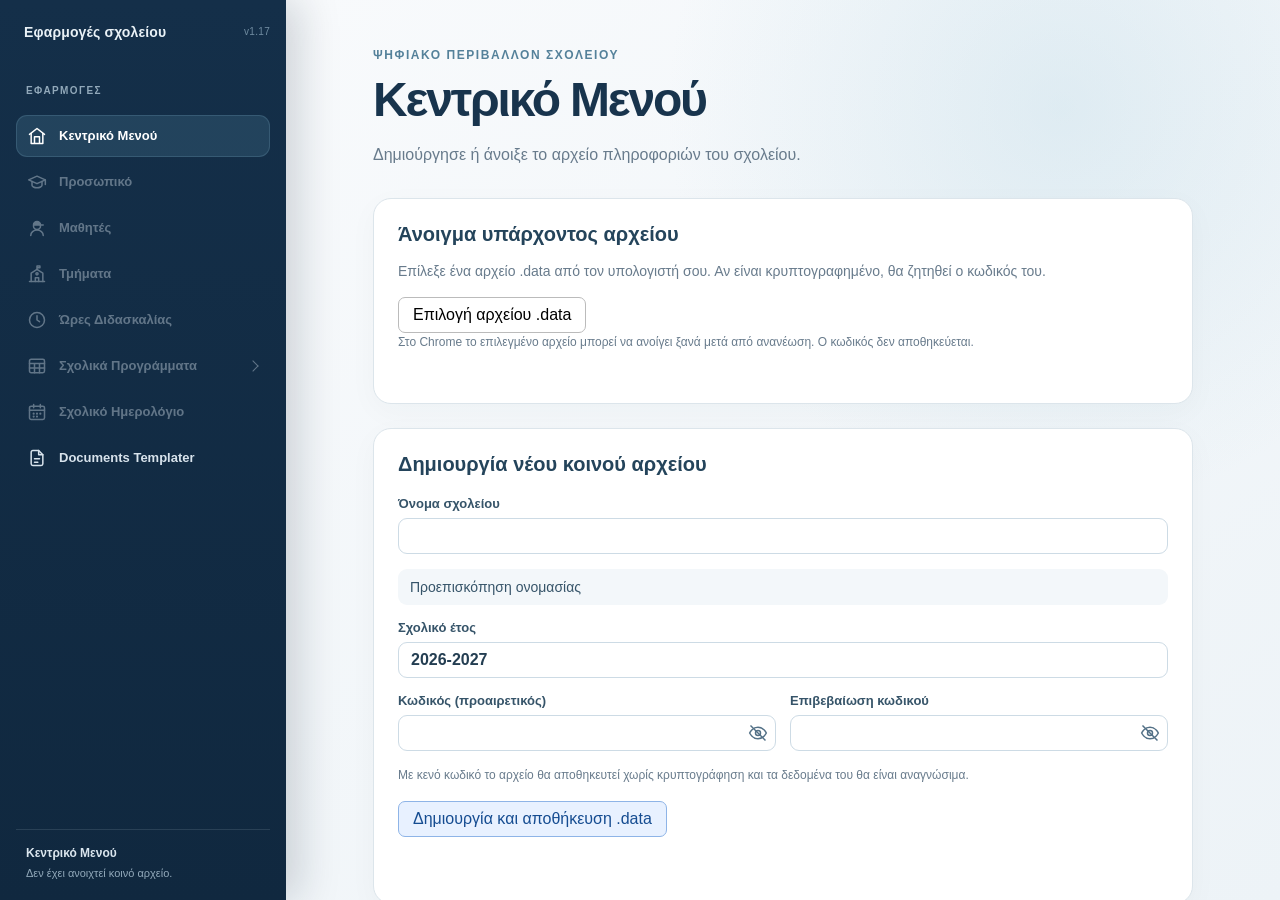
==== commit 7cb642b6: "improve school programs subapps in left main bar" ====
--- a/index.html
+++ b/index.html
@@ -98,9 +98,32 @@
    button. Shapes in _ui.css (.app-mark); the icon is centred on the name, or on its two lines. */
 .nav-app .app-mark { width: 20px; height: 20px; background: none; color: inherit; --app-mark-icon-size: 20px; }
 .nav-name { font-size: 13px; font-weight: 650; }
-/* Σχολικά Προγράμματα: the program application open from it (it has no button of its own), on a second line. */
-.nav-text { min-width: 0; }
-.nav-sub { display: block; margin-top: 2px; color: #b9d3df; font-size: 11px; font-weight: 500; }
+/* School programs: the title navigates, while the separate chevron expands the child links. */
+.nav-programs { display: grid; gap: 4px; min-width: 0; }
+.nav-programs-head { display: flex; align-items: center; min-width: 0; border-radius: 11px; }
+.nav-programs-head .nav-app { min-width: 0; flex: 1; }
+.nav-programs-head .nav-app.active { border-radius: 11px 0 0 11px; }
+.nav-programs-head:has(.nav-app.active) { background: rgba(104,158,184,.19); }
+.nav-programs-head:has(.nav-app.active) .nav-app.active { background: transparent; }
+.nav-programs-head:has(.nav-app.active) .nav-expand { border-color: rgba(144,196,217,.18); }
+.nav-expand { display: grid; place-items: center; flex: 0 0 34px; align-self: stretch; min-height: 42px; padding: 0; border: 1px solid transparent; border-radius: 0 11px 11px 0; background: transparent; color: #d8e3ec; cursor: pointer; }
+.nav-expand:hover:not(:disabled) { background: rgba(255,255,255,.07); }
+.nav-expand:disabled { opacity: .4; cursor: not-allowed; }
+.nav-expand:focus-visible, .nav-child:focus-visible { outline: 2px solid #80b6d0; outline-offset: 2px; }
+.nav-chevron { display: block; width: 8px; height: 8px; border: solid currentColor; border-width: 0 1.7px 1.7px 0; transform: rotate(45deg) translate(-1px,-1px); transition: transform .15s; }
+.nav-expand[aria-expanded="false"] .nav-chevron { transform: rotate(-45deg); }
+.nav-programs-children { display: grid; gap: 2px; padding-left: 17px; }
+.nav-programs-children[hidden] { display: none; }
+.nav-child { display: flex; align-items: center; width: 100%; min-height: 36px; gap: 8px; padding: 7px 6px; border: 0; border-radius: 7px; text-align: left; color: #cbdbe6; background: transparent; cursor: pointer; }
+.nav-child:hover:not(:disabled) { background: rgba(255,255,255,.07); }
+.nav-child:disabled { opacity: .4; cursor: not-allowed; }
+.nav-child.active { color: #fff; background: rgba(104,158,184,.19); }
+.nav-child .nav-name { font-size: 12px; font-weight: 450; white-space: nowrap; }
+.nav-child.active .nav-name { font-weight: 750; }
+.nav-child-dot { flex: 0 0 4px; width: 4px; height: 4px; border-radius: 50%; background: currentColor; opacity: .65; }
+.nav-child.active .nav-child-dot { opacity: 1; }
+.nav-child .app-mark { width: 17px; height: 17px; --app-mark-icon-size: 17px; color: inherit; background: none; }
+
 .sidebar-bottom { margin-top: auto; padding: 14px 10px 3px; border-top: 1px solid rgba(220,235,245,.12); color: #93aabb; font-size: 11px; line-height: 1.5; }
 .sidebar-bottom strong { display: block; margin-bottom: 3px; color: #dbe6ee; font-size: 12px; }
 .sidebar-version { margin-left: auto; flex-shrink: 0; color: #6f8ba0; font-size: 10px; letter-spacing: .03em; }
@@ -370,7 +393,7 @@
     <div class="sidebar-head">
       <div class="brand">
         <span class="brand-name">Εφαρμογές σχολείου</span>
-        <span class="sidebar-version" aria-label="Έκδοση 1.16">v1.16</span>
+        <span class="sidebar-version" aria-label="Έκδοση 1.17">v1.17</span>
       </div>
     </div>
     <div id="sidebar-school" class="sidebar-school" hidden><span id="nav-school-name" class="sidebar-school-name"></span><span id="nav-school-year" class="sidebar-school-year"></span></div>
@@ -381,7 +404,17 @@
       <button id="students-nav" class="nav-app" type="button" disabled aria-disabled="true" data-app="school_students.html" data-title="Μαθητές"><span class="app-mark" data-app-icon="students" aria-hidden="true"></span><span class="nav-name">Μαθητές</span></button>
       <button id="classes-nav" class="nav-app" type="button" disabled aria-disabled="true" data-app="school_classes.html" data-title="Τμήματα"><span class="app-mark" data-app-icon="classes" aria-hidden="true"></span><span class="nav-name">Τμήματα</span></button>
       <button id="hours-nav" class="nav-app" type="button" disabled aria-disabled="true" data-app="teaching_hours.html" data-title="Ώρες Διδασκαλίας"><span class="app-mark" data-app-icon="hours" aria-hidden="true"></span><span class="nav-name">Ώρες Διδασκαλίας</span></button>
-      <button id="programs-nav" class="nav-app" type="button" disabled aria-disabled="true" data-app="timetables.html" data-title="Σχολικά Προγράμματα"><span class="app-mark" data-app-icon="timetables" aria-hidden="true"></span><span class="nav-text"><span class="nav-name">Σχολικά Προγράμματα</span><span id="programs-nav-sub" class="nav-sub" hidden></span></span></button>
+      <div class="nav-programs">
+        <div class="nav-programs-head">
+          <button id="programs-nav" class="nav-app" type="button" disabled aria-disabled="true" data-app="timetables.html" data-title="Σχολικά Προγράμματα"><span class="app-mark" data-app-icon="timetables" aria-hidden="true"></span><span class="nav-name">Σχολικά Προγράμματα</span></button>
+          <button id="programs-expand" class="nav-expand" type="button" disabled aria-disabled="true" aria-label="Εμφάνιση υποεφαρμογών Σχολικών Προγραμμάτων" title="Εμφάνιση υποεφαρμογών" aria-controls="programs-children" aria-expanded="false"><span class="nav-chevron" aria-hidden="true"></span></button>
+        </div>
+        <div id="programs-children" class="nav-programs-children" hidden>
+          <button class="nav-child" type="button" disabled aria-disabled="true" data-app="oloimero_designer.html" data-title="Ολοήμερο Designer"><span class="nav-child-dot" aria-hidden="true"></span><span class="app-mark" data-app-icon="oloimero" aria-hidden="true"></span><span class="nav-name">Ολοήμερο Designer</span></button>
+          <button class="nav-child" type="button" disabled aria-disabled="true" data-app="individual_programs.html" data-title="Ατομικά Προγράμματα"><span class="nav-child-dot" aria-hidden="true"></span><span class="app-mark" data-app-icon="individual" aria-hidden="true"></span><span class="nav-name">Ατομικά Προγράμματα</span></button>
+          <button class="nav-child" type="button" disabled aria-disabled="true" data-app="fet_timetable_editor.html" data-title="Πλήρες Πρόγραμμα"><span class="nav-child-dot" aria-hidden="true"></span><span class="app-mark" data-app-icon="full" aria-hidden="true"></span><span class="nav-name">Πλήρες Πρόγραμμα</span></button>
+        </div>
+      </div>
       <button class="nav-app" type="button" disabled aria-disabled="true" data-app="school_calendar.html" data-title="Σχολικό Ημερολόγιο"><span class="app-mark" data-app-icon="calendar" aria-hidden="true"></span><span class="nav-name">Σχολικό Ημερολόγιο</span></button>
       <button id="docs-nav" class="nav-app" type="button" data-app="documents_templater.html" data-title="Documents Templater"><span class="app-mark" data-app-icon="docs" aria-hidden="true"></span><span class="nav-name">Documents Templater</span></button>
     </nav>
@@ -473,10 +506,17 @@
   const frame = document.getElementById('app-frame');
   const label = document.getElementById('active-app-label');
   const buttons = [...document.querySelectorAll('[data-app]')];
-  // The program applications that open only from «Σχολικά Προγράμματα» (school-timetables:open), without a button in
-  // the sidebar: while one of them is open, «Σχολικά Προγράμματα» is the active button, with its name below.
+  // The three program applications live under «Σχολικά Προγράμματα» in the sidebar.
   const PROGRAM_SUBAPPS = Object.freeze({'oloimero_designer.html': 'Ολοήμερο Designer', 'individual_programs.html': 'Ατομικά Προγράμματα', 'fet_timetable_editor.html': 'Πλήρες Σχολικό Πρόγραμμα'});
   const PROGRAMS_FILE = 'timetables.html';
+  const programsExpand = document.getElementById('programs-expand');
+  const programsChildren = document.getElementById('programs-children');
+  function setProgramsExpanded(expanded) {
+    programsChildren.hidden = !expanded;
+    programsExpand.setAttribute('aria-expanded', String(expanded));
+    programsExpand.setAttribute('aria-label', (expanded ? 'Απόκρυψη' : 'Εμφάνιση') + ' υποεφαρμογών Σχολικών Προγραμμάτων');
+    programsExpand.title = expanded ? 'Απόκρυψη υποεφαρμογών' : 'Εμφάνιση υποεφαρμογών';
+  }
   let sidebarHideTimer = 0;
   let sidebarMouseTracking = false;
   let sidebarOpenedForIdleWarning = false;
@@ -783,6 +823,7 @@
     $('nav-school-year').textContent = data.school.year;
     resetPasswordEdit(); $('edit-error').textContent = ''; $('edit-status').textContent = '';
     for (const button of buttons) { button.disabled = false; button.removeAttribute('aria-disabled'); }
+    programsExpand.disabled = false; programsExpand.removeAttribute('aria-disabled');
   }
   async function closeSharedDataAfterViews() {
     $('close-data').disabled = true;
@@ -810,6 +851,8 @@
       button.disabled = button.dataset.app !== 'documents_templater.html';
       button.setAttribute('aria-disabled', String(button.disabled));
     }
+    programsExpand.disabled = true; programsExpand.setAttribute('aria-disabled', 'true');
+    setProgramsExpanded(false);
   }
   // The Ολοήμερο Designer once linked its CSV file in .data (linkedFilesByYear[year].oloimeroDesigner). Its designs
   // are now programs of timetablesByYear, so the old links are left out of every save.
@@ -1080,6 +1123,7 @@
     if (sessionLocked || staffSaving || currentAppFile === file) return false;
     if (staffDirty && !(await schoolConfirm('Η υποεφαρμογή έχει μη αποθηκευμένες αλλαγές. Να απορριφθούν;', {title:'Μη αποθηκευμένες αλλαγές',accept:'Απόρριψη αλλαγών'}))) return false;
     if(sessionLocked||staffSaving)return false;
+    const previousInPrograms = currentAppFile === PROGRAMS_FILE || Object.hasOwn(PROGRAM_SUBAPPS, currentAppFile);
     staffDirty = false; currentAppFile = file;
     void writeViews();
     clearSidebarHideTimer();
@@ -1092,17 +1136,16 @@
     frame.title = title;
     frame.src = file;
     label.textContent = title;
-    const navFile = PROGRAM_SUBAPPS[file] ? PROGRAMS_FILE : file;
-    const sub = document.getElementById('programs-nav-sub');
-    sub.textContent = PROGRAM_SUBAPPS[file] || '';
-    sub.hidden = !PROGRAM_SUBAPPS[file];
+    const inPrograms = file === PROGRAMS_FILE || Object.hasOwn(PROGRAM_SUBAPPS, file);
+    // Leaving the program group closes its children; entering it from elsewhere opens them.
+    if (!inPrograms) setProgramsExpanded(false);
+    else if (!previousInPrograms) setProgramsExpanded(true);
     buttons.forEach(button => {
-      const selected = button.dataset.app === navFile;
-      if (button.classList.contains('nav-app')) {
-        button.classList.toggle('active', selected);
-        if (selected) button.setAttribute('aria-current', 'page');
-        else button.removeAttribute('aria-current');
-      }
+      const selected = button.dataset.app === file;
+      const groupSelected = button.id === 'programs-nav' && inPrograms;
+      button.classList.toggle('active', selected || groupSelected);
+      if (selected) button.setAttribute('aria-current', 'page');
+      else button.removeAttribute('aria-current');
     });
     if (window.matchMedia('(min-width: 1025px)').matches) {
       setSidebar(true);
@@ -1128,7 +1171,7 @@
       button.classList.remove('active');
       button.removeAttribute('aria-current');
     });
-    document.getElementById('programs-nav-sub').hidden = true;
+    setProgramsExpanded(false);
     document.getElementById('home-nav').classList.add('active');
     document.getElementById('home-nav').setAttribute('aria-current', 'page');
     setSidebar(false);
@@ -1138,6 +1181,9 @@
     if (!button.disabled) openApp(button.dataset.app, button.dataset.title);
   }));
   document.getElementById('home-nav').addEventListener('click', openHome);
+  programsExpand.addEventListener('click', () => {
+    if (!programsExpand.disabled && !sessionLocked) setProgramsExpanded(programsChildren.hidden);
+  });
 
   sidebarToggle.addEventListener('click', () => {
     clearSidebarHideTimer();
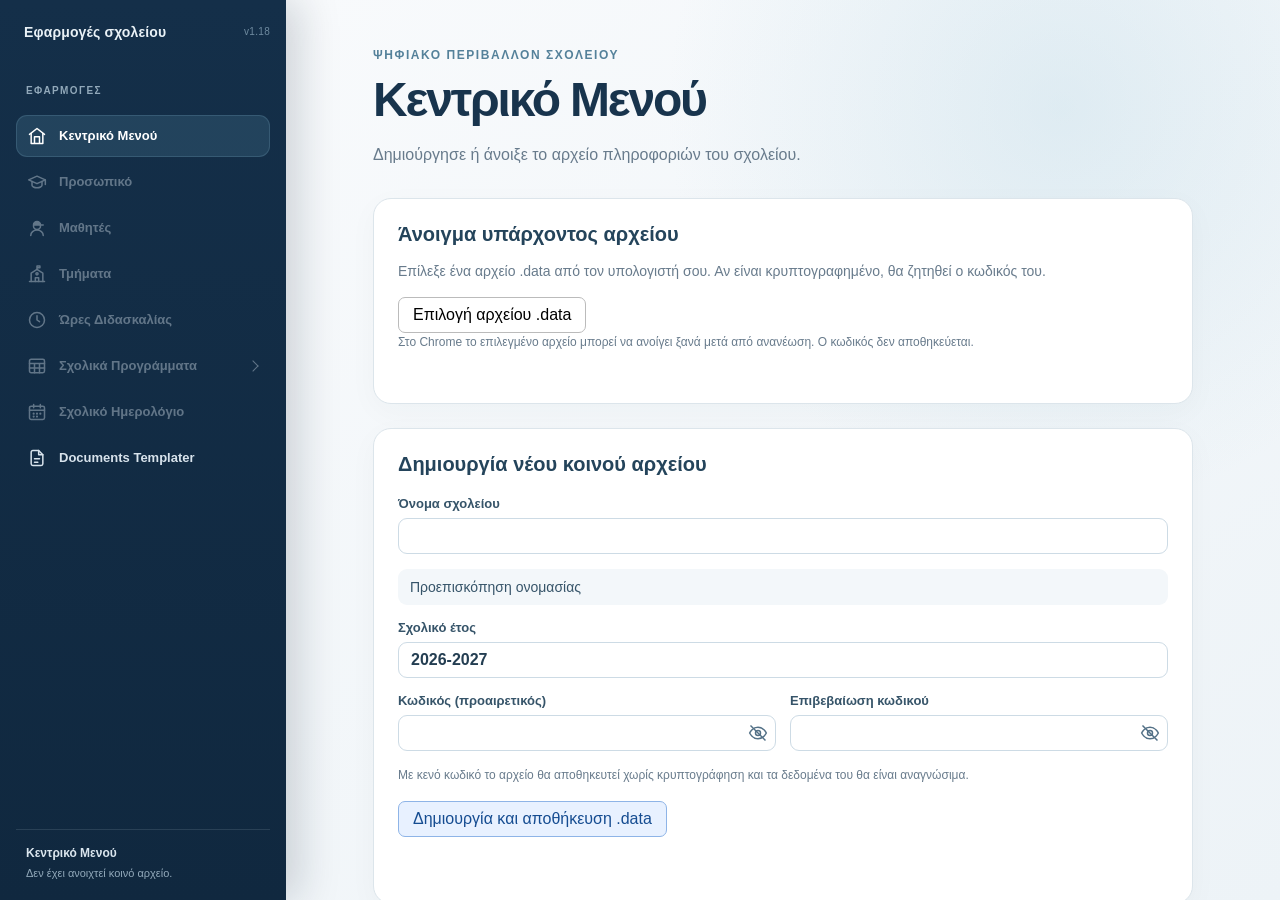
==== commit 6b8712d8: "remove drafts out of period --no needed any more, we have drafts for periods so we can use that" ====
--- a/index.html
+++ b/index.html
@@ -393,7 +393,7 @@
     <div class="sidebar-head">
       <div class="brand">
         <span class="brand-name">Εφαρμογές σχολείου</span>
-        <span class="sidebar-version" aria-label="Έκδοση 1.17">v1.17</span>
+        <span class="sidebar-version" aria-label="Έκδοση 1.18">v1.18</span>
       </div>
     </div>
     <div id="sidebar-school" class="sidebar-school" hidden><span id="nav-school-name" class="sidebar-school-name"></span><span id="nav-school-year" class="sidebar-school-year"></span></div>
@@ -932,7 +932,7 @@
     const text = JSON.stringify(box, null, 2);
     // A large file is never refused: the user decides whether to save it. Every valid .data file opens.
     const bytes = new TextEncoder().encode(text).byteLength;
-    if (bytes > FILE_WARNING_BYTES && !(await schoolConfirm('Το αρχείο θα γίνει ' + Math.ceil(bytes / 1048576) + ' MB, πάνω από το προτεινόμενο όριο των ' + Math.round(FILE_WARNING_BYTES / 1048576) + ' MB. Μεγάλο αρχείο ανοίγει και αποθηκεύεται πιο αργά.\n\nΓια να το μικρύνεις, μπορείς να διαγράψεις προσχέδια που δεν χρειάζονται ή να κρατήσεις αντίγραφο του αρχείου και να αφαιρέσεις από αυτό τα παλαιότερα σχολικά έτη.\n\nΝα αποθηκευτεί;', {title:'Μεγάλο αρχείο', accept:'Αποθήκευση', queue:true}))) {
+    if (bytes > FILE_WARNING_BYTES && !(await schoolConfirm('Το αρχείο θα γίνει ' + Math.ceil(bytes / 1048576) + ' MB, πάνω από το προτεινόμενο όριο των ' + Math.round(FILE_WARNING_BYTES / 1048576) + ' MB. Μεγάλο αρχείο ανοίγει και αποθηκεύεται πιο αργά.\n\nΓια να το μικρύνεις, μπορείς να διαγράψεις περιόδους που δεν χρειάζονται (π.χ. παλιά Προσχέδια περιόδων) ή να κρατήσεις αντίγραφο του αρχείου και να αφαιρέσεις από αυτό τα παλαιότερα σχολικά έτη.\n\nΝα αποθηκευτεί;', {title:'Μεγάλο αρχείο', accept:'Αποθήκευση', queue:true}))) {
       throw new DOMException('Η αποθήκευση ακυρώθηκε.', 'AbortError');
     }
     if (handle) {
@@ -1595,7 +1595,7 @@
 
   // Documents Templater works without the shared file; its context carries only the school, when one is open.
   // Documents Templater: without a shared file only the school (null). With it, read-only data of the current year for
-  // the {{@…}} fields: Προσωπικό, Τμήματα, Ώρες Διδασκαλίας, the official periods with their Ωρολόγιο (school, no drafts;
+  // the {{@…}} fields: Προσωπικό, Τμήματα, Ώρες Διδασκαλίας, the official periods with their Ωρολόγιο (school;
   // the Προσχέδια περιόδων do not count outside the Σχολικά Προγράμματα) and the number of students per class (not the
   // students themselves).
   function documentsContext() {
--- a/_ui.css
+++ b/_ui.css
@@ -1,6 +1,6 @@
 /*
  * Εφαρμογές σχολείου — Κοινό περιβάλλον χρήστη
- * Έκδοση αρχείου: 0.59
+ * Έκδοση αρχείου: 0.61
  * Όνομα κατά την εγκατάσταση: _ui.css
  */
 
@@ -37,10 +37,9 @@
   /* All is well (e.g. a period without conflicts in schoolProblems): dark green, readable on white. */
   --school-ui-ok:#1d6b46;
   /* The status of what a program application works on (.ui-period-status): an Επίσημη περίοδος (solid green),
-     a Προσχέδιο περιόδου (light violet, dashed) and a program draft without period (light grey, dashed). */
+     a Προσχέδιο περιόδου (light violet, dashed). */
   --school-ui-period-official-bg:#1f8a5b;--school-ui-period-official-text:#fff;
   --school-ui-period-draft-bg:#f4f0fd;--school-ui-period-draft-border:#7c5cc4;--school-ui-period-draft-text:#5b3fa3;
-  --school-ui-design-draft-bg:#f2f4f7;--school-ui-design-draft-border:#98a2b3;--school-ui-design-draft-text:#475467;
   /* The «Προσοχή» panel of schoolBackupConfirm, with the «Αντίγραφο Ασφαλείας…» button: soft amber. */
   --school-ui-backup-bg:#fff7e6;--school-ui-backup-border:#f1cf8f;
   --school-ui-disabled-bg:#edf0f4;
@@ -287,6 +286,37 @@
 .school-confirm.oloimero-requirements-dialog .school-confirm-actions{flex-wrap:nowrap}
 @media(max-width:760px){.school-confirm.oloimero-requirements-dialog .school-confirm-actions{flex-wrap:wrap}}
 
+/* FET import: the same blue dashed drop area and file-import icon as .subapp-file-drop.
+   Defined in _ui.css because the Index-hosted import dialog does not load _subapp.css. */
+.school-import-fet .school-import-drop{
+  display:flex;flex-direction:column;align-items:center;justify-content:center;gap:8px;
+  margin-top:16px;padding:22px 18px;border:2px dashed #79a2ff;border-radius:16px;
+  background:#f3f7ff;color:#7f8fa6;text-align:center;cursor:pointer;
+  transition:background .16s,border-color .16s,box-shadow .16s
+}
+.school-import-fet .school-import-drop.drag-over{background:#e7f0ff;border-color:#2768df;box-shadow:0 0 0 4px rgba(39,104,223,.14)}
+.school-import-fet .school-import-drop:focus-visible{outline:2px solid var(--school-ui-focus);outline-offset:3px}
+.school-import-fet .school-import-drop .subapp-file-drop-icon{color:#1455c0}
+.school-import-fet .school-import-drop .subapp-file-drop-icon>svg{display:block;width:var(--school-ui-icon-size-22);height:var(--school-ui-icon-size-22)}
+.school-import-fet .school-import-drop-title{font-size:18px;line-height:1.35;color:#1455c0}
+.school-import-fet .school-import-drop-hint{font-size:14px;line-height:1.45}
+.school-import-fet .school-import-native{display:none}
+.school-import-fet .school-import-files{width:100%;margin-top:8px;gap:7px}
+.school-import-fet .school-import-file{
+  justify-content:flex-start;text-align:left;padding:9px 11px;
+  border:1px solid #c8daf8;border-radius:9px;background:var(--school-ui-surface)
+}
+.school-import-fet .school-import-file-state{display:grid;place-items:center;flex:none;color:var(--school-ui-muted)}
+.school-import-fet .school-import-file-state.is-ready{color:var(--school-ui-ok)}
+.school-import-fet .school-import-file-state svg{display:block;width:var(--school-ui-icon-size);height:var(--school-ui-icon-size)}
+.school-import-fet .school-import-file-text{min-width:0}
+.school-import-fet .school-import-result{margin-top:14px}
+.school-import-fet .school-import-summary{grid-template-columns:repeat(4,minmax(0,1fr))}
+@media(max-width:560px){
+  .school-import-fet .school-import-drop{padding:16px 10px}
+  .school-import-fet .school-import-summary{grid-template-columns:repeat(2,minmax(0,1fr))}
+}
+
 /* Colour picker (window.schoolColorPicker in _ui.js) and the button that shows the chosen colour.
    Use <button class="school-color-trigger"><span class="school-color-trigger-swatch"></span></button>. */
 .school-color-trigger{display:block;width:64px;height:var(--school-ui-control-height);padding:4px 5px}
@@ -506,12 +536,11 @@
 .ui-validation-warning{color:var(--school-ui-warning)}
 .ui-fields .ui-field :is(input,select)[aria-invalid="true"]{border-color:var(--school-ui-error-border)}
 .ui-helper.danger{color:var(--school-ui-error)}
-/* Status of the period or draft a program application works on: «Επίσημη», «Προσχέδιο περιόδου», «Προσχέδιο σχεδίου».
+/* Status of the period a program application works on: «Επίσημη» or «Προσχέδιο περιόδου».
    An inline pill with text, so in the header it sits on the common baseline like every other text. */
 .ui-period-status{flex:none;display:inline-block;padding:2px 10px;border-radius:999px;font-size:13px;line-height:1.5;white-space:nowrap}
 .ui-period-status.official{background:var(--school-ui-period-official-bg);color:var(--school-ui-period-official-text)}
 .ui-period-status.draft{background:var(--school-ui-period-draft-bg);color:var(--school-ui-period-draft-text);border:1px dashed var(--school-ui-period-draft-border);padding:1px 9px}
-.ui-period-status.design-draft{background:var(--school-ui-design-draft-bg);color:var(--school-ui-design-draft-text);border:1px dashed var(--school-ui-design-draft-border);padding:1px 9px}
 .ui-toggle[aria-pressed="true"]{
   background:#dceaf4;color:#244b69;border-color:#7a9eb9;box-shadow:inset 0 2px 4px #183c5b26
 }
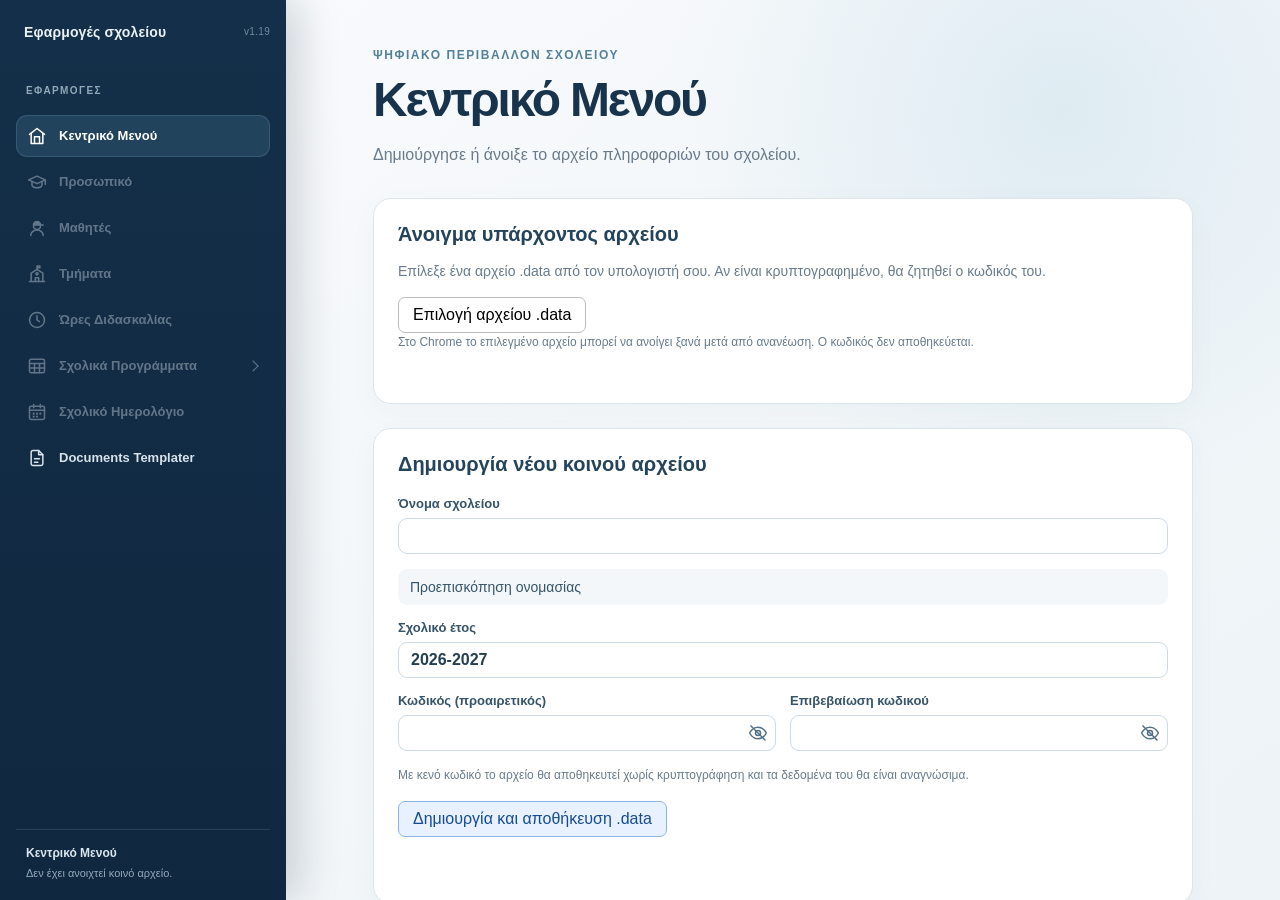
==== commit 33478980: "add drag n' drop areas to period cards" ====
--- a/index.html
+++ b/index.html
@@ -393,7 +393,7 @@
     <div class="sidebar-head">
       <div class="brand">
         <span class="brand-name">Εφαρμογές σχολείου</span>
-        <span class="sidebar-version" aria-label="Έκδοση 1.18">v1.18</span>
+        <span class="sidebar-version" aria-label="Έκδοση 1.19">v1.19</span>
       </div>
     </div>
     <div id="sidebar-school" class="sidebar-school" hidden><span id="nav-school-name" class="sidebar-school-name"></span><span id="nav-school-year" class="sidebar-school-year"></span></div>
@@ -1524,9 +1524,9 @@
   // overlay over the iframe (or over a part of it) so that the drop happens here (a file handle cannot be passed from
   // a file:// iframe). The files become the last files of the importer, and the application receives the result.
   //   Ολοήμερο Designer: a CSV of the Ολοήμερο anywhere on the board → school-oloimero:dropped-file {name, text}.
-  //   Σχολικά Προγράμματα: the CSV of the Ωρολόγιο and/or the .fet on the card of the Ωρολόγιο FET (the card's rect
-  //   comes with school-programs:drag-start) → school-programs:dropped-files {files:{csv, fet}} with the names; the
-  //   application then opens its import, which reads the last files.
+  //   Σχολικά Προγράμματα: a CSV of the Ολοήμερο on its card, or CSV and/or .fet on the Ωρολόγιο FET card.
+  //   school-programs:drag-start includes the source kind and card rect; dropped-files returns the kind and files,
+  //   and the application opens the existing importer for that kind.
   const DROP_APPS={
     'oloimero_designer.html':{start:'school-oloimero:drag-start',error:'school-oloimero:dropped-file-error',text:'Αφήστε το CSV του Ολοημέρου για εισαγωγή',
       async read(handles,year){
@@ -1535,27 +1535,33 @@
         return {type:'school-oloimero:dropped-file',result:await Timetables.droppedImportFile(year,'oloimero','csv','csv',handle)};
       }},
     'timetables.html':{start:'school-programs:drag-start',error:'school-programs:dropped-file-error',text:'Αφήστε το CSV ωρολογίου και το .fet',area:true,
-      async read(handles,year){
+      async read(handles,year,kind){
         const csv=handles.find(item=>/\.csv$/i.test(item.name)),fet=handles.find(item=>/\.fet$/i.test(item.name));
+        if(kind==='oloimero'){
+          if(!csv||fet)throw Error('Στην κάρτα του Ολοήμερου Designer μπορείς να αφήσεις μόνο ένα αρχείο CSV Ολοημέρου.');
+          const result=await Timetables.droppedImportFile(year,'oloimero','csv','csv',csv);
+          return {type:'school-programs:dropped-files',kind:'oloimero',files:{csv:{name:result.name}}};
+        }
         if(!csv&&!fet)throw Error('Στην κάρτα του Ωρολογίου FET μπορείς να αφήσεις το CSV ωρολογίου («…_timetable.csv») και το αρχείο .fet.');
         const files={};
         if(csv)files.csv={name:(await Timetables.droppedImportFile(year,'school','fet','csv',csv)).name};
         if(fet)files.fet={name:(await Timetables.droppedImportFile(year,'school','fet','fet',fet)).name};
-        return {type:'school-programs:dropped-files',files};
+        return {type:'school-programs:dropped-files',kind:'school',files};
       }}
   };
   const dropOverlay=$('app-drop-overlay'),dropText=dropOverlay.querySelector('span');
-  let dropBusy=false;
-  function hideDropOverlay(){dropOverlay.hidden=true}
+  let dropBusy=false, dropKind=null;
+  function hideDropOverlay(){dropOverlay.hidden=true;dropKind=null}
   // area: {left, top, width, height} in the iframe's viewport, or none for the whole iframe.
-  function showDropOverlay(area){
+  function showDropOverlay(area,kind){
     const spec=DROP_APPS[currentAppFile];
     if(sessionLocked||!spec)return;
     const box=spec.area&&area&&[area.left,area.top,area.width,area.height].every(Number.isFinite)&&area.width>0&&area.height>0?area:null;
     if(spec.area&&!box)return;
+    dropKind=spec.area?(kind==='oloimero'?'oloimero':'school'):null;
     Object.assign(dropOverlay.style,box?{inset:'auto',left:box.left+'px',top:box.top+'px',width:box.width+'px',height:box.height+'px'}:{inset:'',left:'',top:'',width:'',height:''});
     dropOverlay.classList.toggle('area',!!box);
-    dropText.textContent=spec.text;
+    dropText.textContent=dropKind==='oloimero'?'Αφήστε το CSV του Ολοημέρου':spec.text;
     dropOverlay.hidden=false;
   }
   const isFileDrag=event=>[...(event.dataTransfer?.types||[])].includes('Files');
@@ -1569,7 +1575,7 @@
   // A drag cancelled with Esc may end without dragleave; the first ordinary pointer move removes the overlay.
   document.addEventListener('pointermove',()=>{if(!dropOverlay.hidden)hideDropOverlay()},{capture:true,passive:true});
   dropOverlay.addEventListener('drop',async event=>{
-    event.preventDefault();hideDropOverlay();
+    event.preventDefault();const kind=dropKind;hideDropOverlay();
     const file=currentAppFile,spec=DROP_APPS[file];
     const items=[...(event.dataTransfer?.items||[])].filter(item=>item.kind==='file');
     // getAsFileSystemHandle must be called while the drop event is being dispatched.
@@ -1583,13 +1589,13 @@
       if(!Timetables)throw Error(missingTimetables);
       const handles=(await Promise.all(pending)).filter(handle=>handle?.kind==='file');
       if(!handles.length&&items.length)throw Error('Το άνοιγμα αρχείου με μεταφορά και απόθεση χρειάζεται Google Chrome.');
-      send(await spec.read(handles,sharedData.school.year));
+      send(await spec.read(handles,sharedData.school.year,kind));
     }catch(error){send({type:spec.error,error:error.message||String(error)})}
     finally{dropBusy=false}
   });
   window.addEventListener('message',event=>{
     if(event.source!==frame.contentWindow||!DROP_APPS[currentAppFile]||(!staffLocalFile&&event.origin!==location.origin)||sessionLocked)return;
-    if(event.data?.type===DROP_APPS[currentAppFile].start)showDropOverlay(event.data.area);
+    if(event.data?.type===DROP_APPS[currentAppFile].start)showDropOverlay(event.data.area,event.data.kind);
   });
 
 
--- a/_ui.css
+++ b/_ui.css
@@ -1,6 +1,6 @@
 /*
  * Εφαρμογές σχολείου — Κοινό περιβάλλον χρήστη
- * Έκδοση αρχείου: 0.61
+ * Έκδοση αρχείου: 0.63
  * Όνομα κατά την εγκατάσταση: _ui.css
  */
 
@@ -40,6 +40,10 @@
      a Προσχέδιο περιόδου (light violet, dashed). */
   --school-ui-period-official-bg:#1f8a5b;--school-ui-period-official-text:#fff;
   --school-ui-period-draft-bg:#f4f0fd;--school-ui-period-draft-border:#7c5cc4;--school-ui-period-draft-text:#5b3fa3;
+  /* The headings of the two groups of the period lists (.ui-period-select): soft green for the Περίοδοι, the light
+     violet of the draft status for the Προσχέδια περιόδων; the selected period in the open list is blue. */
+  --school-ui-period-official-soft-bg:#e6f6ec;--school-ui-period-official-soft-text:#176534;
+  --school-ui-period-selected-bg:#0b5ed7;--school-ui-period-selected-text:#fff;--school-ui-period-hover-bg:#eef3fb;
   /* The «Προσοχή» panel of schoolBackupConfirm, with the «Αντίγραφο Ασφαλείας…» button: soft amber. */
   --school-ui-backup-bg:#fff7e6;--school-ui-backup-border:#f1cf8f;
   --school-ui-disabled-bg:#edf0f4;
@@ -541,6 +545,49 @@
 .ui-period-status{flex:none;display:inline-block;padding:2px 10px;border-radius:999px;font-size:13px;line-height:1.5;white-space:nowrap}
 .ui-period-status.official{background:var(--school-ui-period-official-bg);color:var(--school-ui-period-official-text)}
 .ui-period-status.draft{background:var(--school-ui-period-draft-bg);color:var(--school-ui-period-draft-text);border:1px dashed var(--school-ui-period-draft-border);padding:1px 9px}
+/* Period list (schoolPeriodSelect of _ui.js): a <select> with the customizable look of Chrome (appearance:base-select,
+   Chrome 135 or newer; older versions show a plain list). The closed list keeps the height and the arrow of every
+   select, and shows «1. Όνομα» (the name cut by _ui.js, and with «…» when it does not fit) with the status
+   «Επίσημη περίοδος» / «Προσχέδιο περιόδου» on the right, next to the arrow. Its width is the widest name and status
+   of the list (--ui-period-select-width, measured by _ui.js); a page that gives a width of its own (e.g. width:100% in
+   a dialog) keeps it, since this rule has no specificity. The dates and the note of the application are only in the
+   open list, which has the two groups with a coloured heading and icon, «Περίοδοι» and «Προσχέδια περιόδων». */
+select.ui-period-select,select.ui-period-select::picker(select){appearance:base-select}
+select.ui-period-select{max-width:100%;color:var(--school-ui-text);text-align:left}
+:where(select.ui-period-select){width:var(--ui-period-select-width,auto)}
+@supports not (appearance:base-select){select.ui-period-select{max-width:min(440px,100%)}}
+select.ui-period-select::picker-icon{display:none}
+select.ui-period-select>button{all:unset;display:block;box-sizing:border-box;width:100%;min-width:0}
+/* The closed list, and the probe of _ui.js that measures it: the name shrinks with «…», the status keeps its width. */
+select.ui-period-select>button>selectedcontent,.ui-period-select-closed{display:flex;align-items:center;gap:8px;min-width:0;white-space:nowrap}
+:is(select.ui-period-select>button>selectedcontent,.ui-period-select-closed) .ui-period-select-short{flex:0 1 auto;min-width:0;overflow:hidden;text-overflow:ellipsis}
+/* The status is as tall as the line of the list (18px + 2px padding on each side = 22px), so the list stays 36px tall;
+   the flex box takes its baseline from the name, so the list keeps the common baseline of the header. */
+:is(select.ui-period-select>button>selectedcontent,.ui-period-select-closed) .ui-period-status{margin-left:auto;line-height:calc(var(--school-ui-control-line-height) - 4px)}
+select.ui-period-select selectedcontent :is(.ui-period-select-name,.ui-period-select-dates,.ui-period-select-note){display:none}
+select.ui-period-select option :is(.ui-period-select-short,.ui-period-status){display:none}
+.ui-period-select-probe{position:absolute;left:-10000px;top:0;visibility:hidden;pointer-events:none;display:flex;flex-direction:column;align-items:flex-start}
+.ui-period-select-probe .ui-period-select-closed{display:inline-flex}
+select.ui-period-select:disabled{color:var(--school-ui-disabled-text);background-color:var(--school-ui-disabled-bg);cursor:not-allowed}
+select.ui-period-select::picker(select){
+  margin-top:2px;padding:0;border:1px solid var(--school-ui-control-border);border-radius:10px;background:#fff;
+  box-shadow:0 8px 24px rgba(15,23,42,.18);max-height:min(70vh,520px);overflow:auto
+}
+select.ui-period-select optgroup{display:block;padding:0;margin:0}
+select.ui-period-select optgroup legend{
+  display:flex;align-items:center;gap:8px;padding:7px 12px;font-weight:700;font-size:var(--school-ui-control-font-size)
+}
+select.ui-period-select optgroup.official legend{background:var(--school-ui-period-official-soft-bg);color:var(--school-ui-period-official-soft-text)}
+select.ui-period-select optgroup.draft legend{background:var(--school-ui-period-draft-bg);color:var(--school-ui-period-draft-text)}
+select.ui-period-select optgroup legend svg{flex:none;width:var(--school-ui-icon-size-20);height:var(--school-ui-icon-size-20)}
+select.ui-period-select option{
+  display:block;padding:6px 14px 6px 40px;white-space:nowrap;font-size:var(--school-ui-control-font-size);
+  line-height:var(--school-ui-control-line-height);color:var(--school-ui-text);background:#fff
+}
+select.ui-period-select option::checkmark{display:none}
+select.ui-period-select option:hover:not(:checked){background:var(--school-ui-period-hover-bg)}
+select.ui-period-select option:checked{background:var(--school-ui-period-selected-bg);color:var(--school-ui-period-selected-text)}
+select.ui-period-select option:focus-visible{outline:2px solid var(--school-ui-focus);outline-offset:-2px}
 .ui-toggle[aria-pressed="true"]{
   background:#dceaf4;color:#244b69;border-color:#7a9eb9;box-shadow:inset 0 2px 4px #183c5b26
 }
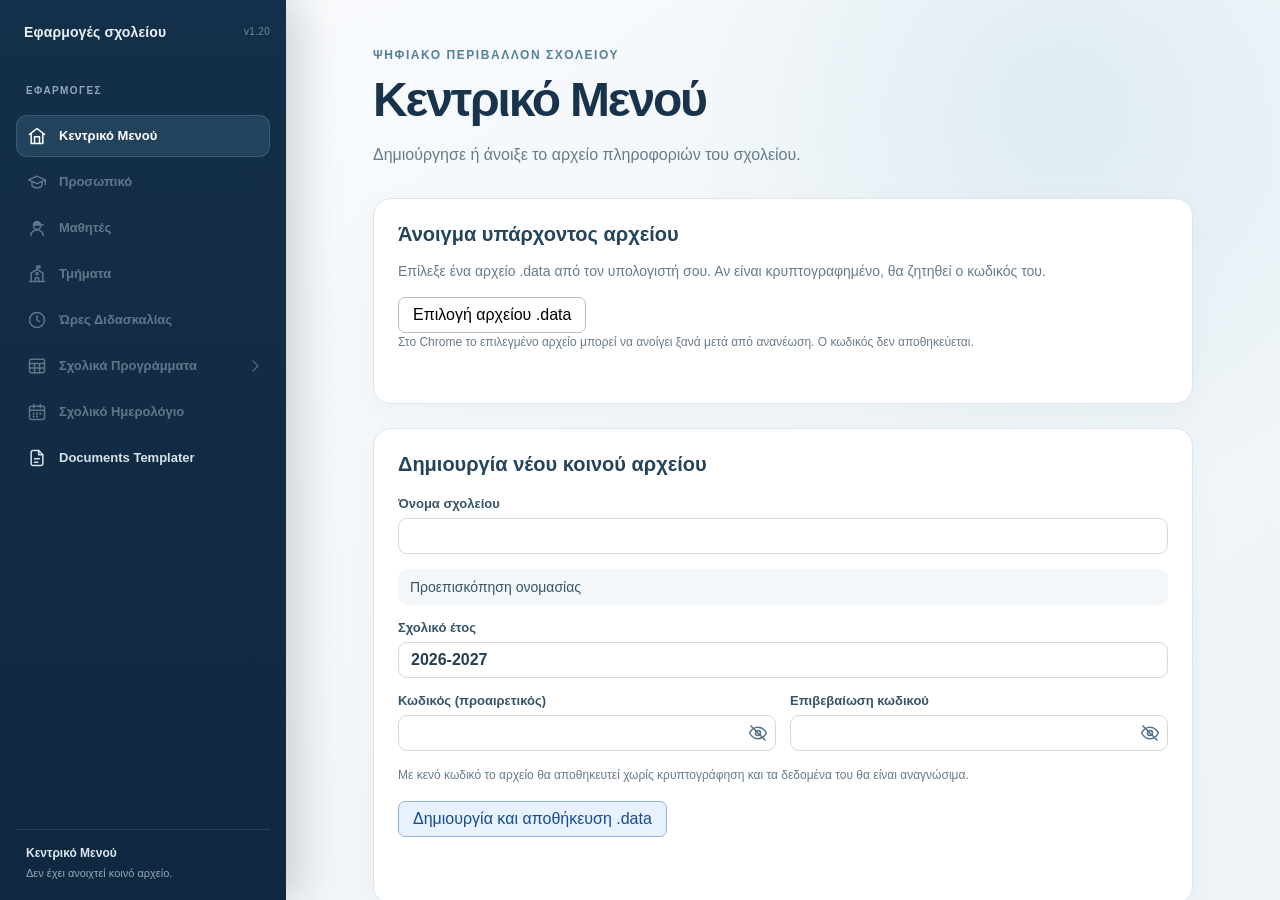
==== commit e19a5b66: "Μεταφορά των αρχείων της απόθεσης στον διάλογο και κατάργηση απόθεσης στον Designer" ====
--- a/index.html
+++ b/index.html
@@ -393,7 +393,7 @@
     <div class="sidebar-head">
       <div class="brand">
         <span class="brand-name">Εφαρμογές σχολείου</span>
-        <span class="sidebar-version" aria-label="Έκδοση 1.19">v1.19</span>
+        <span class="sidebar-version" aria-label="Έκδοση 1.20">v1.20</span>
       </div>
     </div>
     <div id="sidebar-school" class="sidebar-school" hidden><span id="nav-school-name" class="sidebar-school-name"></span><span id="nav-school-year" class="sidebar-school-year"></span></div>
@@ -1523,29 +1523,23 @@
   // Drag and drop of import files onto an application. The application reports drag-start; the Index then lays an
   // overlay over the iframe (or over a part of it) so that the drop happens here (a file handle cannot be passed from
   // a file:// iframe). The files become the last files of the importer, and the application receives the result.
-  //   Ολοήμερο Designer: a CSV of the Ολοήμερο anywhere on the board → school-oloimero:dropped-file {name, text}.
+  //   Ολοήμερο Designer: δεν δέχεται εξωτερικά αρχεία στον πίνακα.
   //   Σχολικά Προγράμματα: a CSV of the Ολοήμερο on its card, or CSV and/or .fet on the Ωρολόγιο FET card.
   //   school-programs:drag-start includes the source kind and card rect; dropped-files returns the kind and files,
   //   and the application opens the existing importer for that kind.
   const DROP_APPS={
-    'oloimero_designer.html':{start:'school-oloimero:drag-start',error:'school-oloimero:dropped-file-error',text:'Αφήστε το CSV του Ολοημέρου για εισαγωγή',
-      async read(handles,year){
-        const handle=handles.find(item=>/\.csv$/i.test(item.name));
-        if(!handle)throw Error('Μπορείς να αφήσεις στην επιφάνεια του πίνακα ένα αρχείο CSV του Ολοημέρου.');
-        return {type:'school-oloimero:dropped-file',result:await Timetables.droppedImportFile(year,'oloimero','csv','csv',handle)};
-      }},
     'timetables.html':{start:'school-programs:drag-start',error:'school-programs:dropped-file-error',text:'Αφήστε το CSV ωρολογίου και το .fet',area:true,
       async read(handles,year,kind){
         const csv=handles.find(item=>/\.csv$/i.test(item.name)),fet=handles.find(item=>/\.fet$/i.test(item.name));
         if(kind==='oloimero'){
           if(!csv||fet)throw Error('Στην κάρτα του Ολοήμερου Designer μπορείς να αφήσεις μόνο ένα αρχείο CSV Ολοημέρου.');
           const result=await Timetables.droppedImportFile(year,'oloimero','csv','csv',csv);
-          return {type:'school-programs:dropped-files',kind:'oloimero',files:{csv:{name:result.name}}};
+          return {type:'school-programs:dropped-files',kind:'oloimero',files:{csv:result}};
         }
         if(!csv&&!fet)throw Error('Στην κάρτα του Ωρολογίου FET μπορείς να αφήσεις το CSV ωρολογίου («…_timetable.csv») και το αρχείο .fet.');
         const files={};
-        if(csv)files.csv={name:(await Timetables.droppedImportFile(year,'school','fet','csv',csv)).name};
-        if(fet)files.fet={name:(await Timetables.droppedImportFile(year,'school','fet','fet',fet)).name};
+        if(csv)files.csv=await Timetables.droppedImportFile(year,'school','fet','csv',csv);
+        if(fet)files.fet=await Timetables.droppedImportFile(year,'school','fet','fet',fet);
         return {type:'school-programs:dropped-files',kind:'school',files};
       }}
   };
--- a/_ui.css
+++ b/_ui.css
@@ -1,6 +1,6 @@
 /*
  * Εφαρμογές σχολείου — Κοινό περιβάλλον χρήστη
- * Έκδοση αρχείου: 0.63
+ * Έκδοση αρχείου: 0.64
  * Όνομα κατά την εγκατάσταση: _ui.css
  */
 
@@ -290,35 +290,36 @@
 .school-confirm.oloimero-requirements-dialog .school-confirm-actions{flex-wrap:nowrap}
 @media(max-width:760px){.school-confirm.oloimero-requirements-dialog .school-confirm-actions{flex-wrap:wrap}}
 
-/* FET import: the same blue dashed drop area and file-import icon as .subapp-file-drop.
-   Defined in _ui.css because the Index-hosted import dialog does not load _subapp.css. */
-.school-import-fet .school-import-drop{
+/* Shared FET / Ολοήμερο CSV import drop area: same blue dashed style and file-import icon
+   as .subapp-file-drop. Defined here because the Index-hosted dialog does not load _subapp.css. */
+.school-import-drop-mode .school-import-drop{
   display:flex;flex-direction:column;align-items:center;justify-content:center;gap:8px;
   margin-top:16px;padding:22px 18px;border:2px dashed #79a2ff;border-radius:16px;
   background:#f3f7ff;color:#7f8fa6;text-align:center;cursor:pointer;
   transition:background .16s,border-color .16s,box-shadow .16s
 }
-.school-import-fet .school-import-drop.drag-over{background:#e7f0ff;border-color:#2768df;box-shadow:0 0 0 4px rgba(39,104,223,.14)}
-.school-import-fet .school-import-drop:focus-visible{outline:2px solid var(--school-ui-focus);outline-offset:3px}
-.school-import-fet .school-import-drop .subapp-file-drop-icon{color:#1455c0}
-.school-import-fet .school-import-drop .subapp-file-drop-icon>svg{display:block;width:var(--school-ui-icon-size-22);height:var(--school-ui-icon-size-22)}
-.school-import-fet .school-import-drop-title{font-size:18px;line-height:1.35;color:#1455c0}
-.school-import-fet .school-import-drop-hint{font-size:14px;line-height:1.45}
-.school-import-fet .school-import-native{display:none}
-.school-import-fet .school-import-files{width:100%;margin-top:8px;gap:7px}
-.school-import-fet .school-import-file{
+.school-import-drop-mode .school-import-drop.drag-over{background:#e7f0ff;border-color:#2768df;box-shadow:0 0 0 4px rgba(39,104,223,.14)}
+.school-import-drop-mode .school-import-drop:focus-visible{outline:2px solid var(--school-ui-focus);outline-offset:3px}
+.school-import-drop-mode .school-import-drop .subapp-file-drop-icon{color:#1455c0}
+.school-import-drop-mode .school-import-drop .subapp-file-drop-icon>svg{display:block;width:var(--school-ui-icon-size-22);height:var(--school-ui-icon-size-22)}
+.school-import-drop-mode .school-import-drop-title{font-size:18px;line-height:1.35;color:#1455c0}
+.school-import-drop-mode .school-import-drop-hint{font-size:14px;line-height:1.45}
+.school-import-drop-mode .school-import-native{display:none}
+.school-import-drop-mode .school-import-files{width:100%;margin-top:8px;gap:7px}
+.school-import-drop-mode .school-import-file{
   justify-content:flex-start;text-align:left;padding:9px 11px;
   border:1px solid #c8daf8;border-radius:9px;background:var(--school-ui-surface)
 }
-.school-import-fet .school-import-file-state{display:grid;place-items:center;flex:none;color:var(--school-ui-muted)}
-.school-import-fet .school-import-file-state.is-ready{color:var(--school-ui-ok)}
-.school-import-fet .school-import-file-state svg{display:block;width:var(--school-ui-icon-size);height:var(--school-ui-icon-size)}
-.school-import-fet .school-import-file-text{min-width:0}
-.school-import-fet .school-import-result{margin-top:14px}
+.school-import-drop-mode .school-import-file-state{display:grid;place-items:center;flex:none;color:var(--school-ui-muted)}
+.school-import-drop-mode .school-import-file-state.is-ready{color:var(--school-ui-ok)}
+.school-import-drop-mode .school-import-file-state svg{display:block;width:var(--school-ui-icon-size);height:var(--school-ui-icon-size)}
+.school-import-drop-mode .school-import-file-text{min-width:0}
+.school-import-drop-mode .school-import-result{margin-top:14px}
 .school-import-fet .school-import-summary{grid-template-columns:repeat(4,minmax(0,1fr))}
+.school-import-drop-mode:not(.school-import-fet) .school-import-summary{grid-template-columns:repeat(3,minmax(0,1fr))}
 @media(max-width:560px){
-  .school-import-fet .school-import-drop{padding:16px 10px}
-  .school-import-fet .school-import-summary{grid-template-columns:repeat(2,minmax(0,1fr))}
+  .school-import-drop-mode .school-import-drop{padding:16px 10px}
+  .school-import-drop-mode .school-import-summary{grid-template-columns:repeat(2,minmax(0,1fr))}
 }
 
 /* Colour picker (window.schoolColorPicker in _ui.js) and the button that shows the chosen colour.
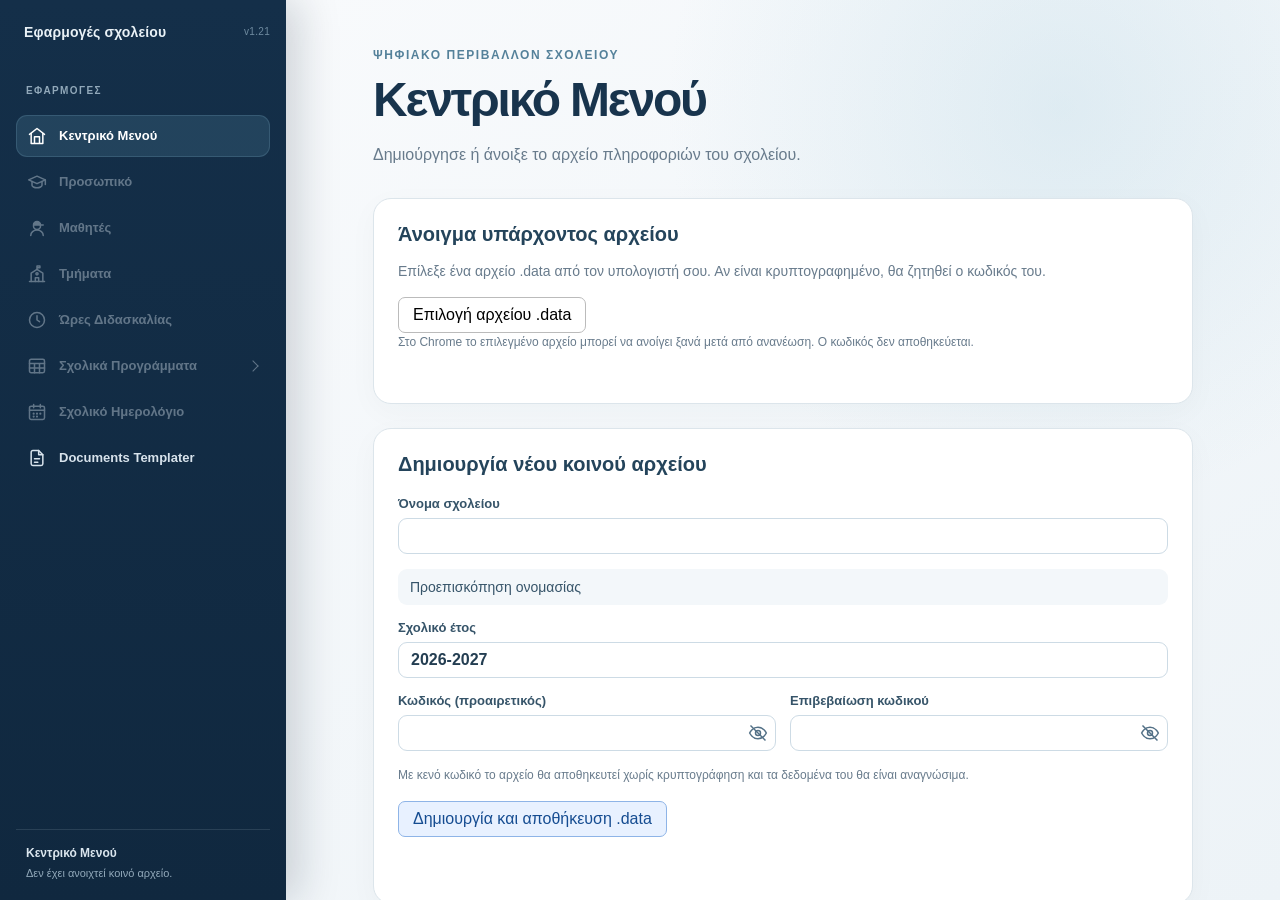
==== commit b46e84f8: "Εισαγωγές: επιλογή αρχείων από τον τελευταίο φάκελο και προστασία από απόθεση στον Designer - _host_" ====
--- a/index.html
+++ b/index.html
@@ -393,7 +393,7 @@
     <div class="sidebar-head">
       <div class="brand">
         <span class="brand-name">Εφαρμογές σχολείου</span>
-        <span class="sidebar-version" aria-label="Έκδοση 1.20">v1.20</span>
+        <span class="sidebar-version" aria-label="Έκδοση 1.21">v1.21</span>
       </div>
     </div>
     <div id="sidebar-school" class="sidebar-school" hidden><span id="nav-school-name" class="sidebar-school-name"></span><span id="nav-school-year" class="sidebar-school-year"></span></div>
@@ -1523,23 +1523,27 @@
   // Drag and drop of import files onto an application. The application reports drag-start; the Index then lays an
   // overlay over the iframe (or over a part of it) so that the drop happens here (a file handle cannot be passed from
   // a file:// iframe). The files become the last files of the importer, and the application receives the result.
-  //   Ολοήμερο Designer: δεν δέχεται εξωτερικά αρχεία στον πίνακα.
+  //   Ολοήμερο Designer: no drop on its board (its CSV is dropped only inside its import dialog).
   //   Σχολικά Προγράμματα: a CSV of the Ολοήμερο on its card, or CSV and/or .fet on the Ωρολόγιο FET card.
   //   school-programs:drag-start includes the source kind and card rect; dropped-files returns the kind and files,
   //   and the application opens the existing importer for that kind.
   const DROP_APPS={
     'timetables.html':{start:'school-programs:drag-start',error:'school-programs:dropped-file-error',text:'Αφήστε το CSV ωρολογίου και το .fet',area:true,
-      async read(handles,year,kind){
-        const csv=handles.find(item=>/\.csv$/i.test(item.name)),fet=handles.find(item=>/\.fet$/i.test(item.name));
+      async read(handles,year,kind,nativeFiles=[]){
+        const dropped=[...handles,...nativeFiles];
+        const csv=dropped.find(item=>/\.csv$/i.test(item.name)),fet=dropped.find(item=>/\.fet$/i.test(item.name));
+        const readFile=(file,sourceKind,importer,fileKey)=>file?.kind==='file'
+          ? Timetables.droppedImportFile(year,sourceKind,importer,fileKey,file)
+          : file ? file.text().then(text=>({name:file.name,text})) : null;
         if(kind==='oloimero'){
           if(!csv||fet)throw Error('Στην κάρτα του Ολοήμερου Designer μπορείς να αφήσεις μόνο ένα αρχείο CSV Ολοημέρου.');
-          const result=await Timetables.droppedImportFile(year,'oloimero','csv','csv',csv);
+          const result=await readFile(csv,'oloimero','csv','csv');
           return {type:'school-programs:dropped-files',kind:'oloimero',files:{csv:result}};
         }
         if(!csv&&!fet)throw Error('Στην κάρτα του Ωρολογίου FET μπορείς να αφήσεις το CSV ωρολογίου («…_timetable.csv») και το αρχείο .fet.');
         const files={};
-        if(csv)files.csv=await Timetables.droppedImportFile(year,'school','fet','csv',csv);
-        if(fet)files.fet=await Timetables.droppedImportFile(year,'school','fet','fet',fet);
+        if(csv)files.csv=await readFile(csv,'school','fet','csv');
+        if(fet)files.fet=await readFile(fet,'school','fet','fet');
         return {type:'school-programs:dropped-files',kind:'school',files};
       }}
   };
@@ -1573,7 +1577,8 @@
     const file=currentAppFile,spec=DROP_APPS[file];
     const items=[...(event.dataTransfer?.items||[])].filter(item=>item.kind==='file');
     // getAsFileSystemHandle must be called while the drop event is being dispatched.
-    const pending=items.map(item=>typeof item.getAsFileSystemHandle==='function'?item.getAsFileSystemHandle():Promise.resolve(null));
+    const pending=items.map(item=>typeof item.getAsFileSystemHandle==='function'?item.getAsFileSystemHandle().catch(()=>null):Promise.resolve(null));
+    const nativeFiles=items.length?items.map(item=>item.getAsFile()).filter(Boolean):[...(event.dataTransfer?.files||[])];
     if(!spec)return;
     const send=payload=>{if(currentAppFile===file)frame.contentWindow?.postMessage(payload,staffTargetOrigin)};
     if(dropBusy){send({type:spec.error,error:'Μια ενέργεια αρχείου βρίσκεται ήδη σε εξέλιξη.'});return}
@@ -1582,8 +1587,9 @@
       if(!sharedData||sessionLocked)throw Error('Άνοιξε πρώτα το κοινό αρχείο πληροφοριών.');
       if(!Timetables)throw Error(missingTimetables);
       const handles=(await Promise.all(pending)).filter(handle=>handle?.kind==='file');
-      if(!handles.length&&items.length)throw Error('Το άνοιγμα αρχείου με μεταφορά και απόθεση χρειάζεται Google Chrome.');
-      send(await spec.read(handles,sharedData.school.year,kind));
+      if(!handles.length&&!nativeFiles.length)throw Error('Δεν ήταν δυνατή η ανάγνωση των αρχείων της απόθεσης.');
+      const fallback=nativeFiles.filter(file=>!handles.some(handle=>handle.name===file.name));
+      send(await spec.read(handles,sharedData.school.year,kind,fallback));
     }catch(error){send({type:spec.error,error:error.message||String(error)})}
     finally{dropBusy=false}
   });
